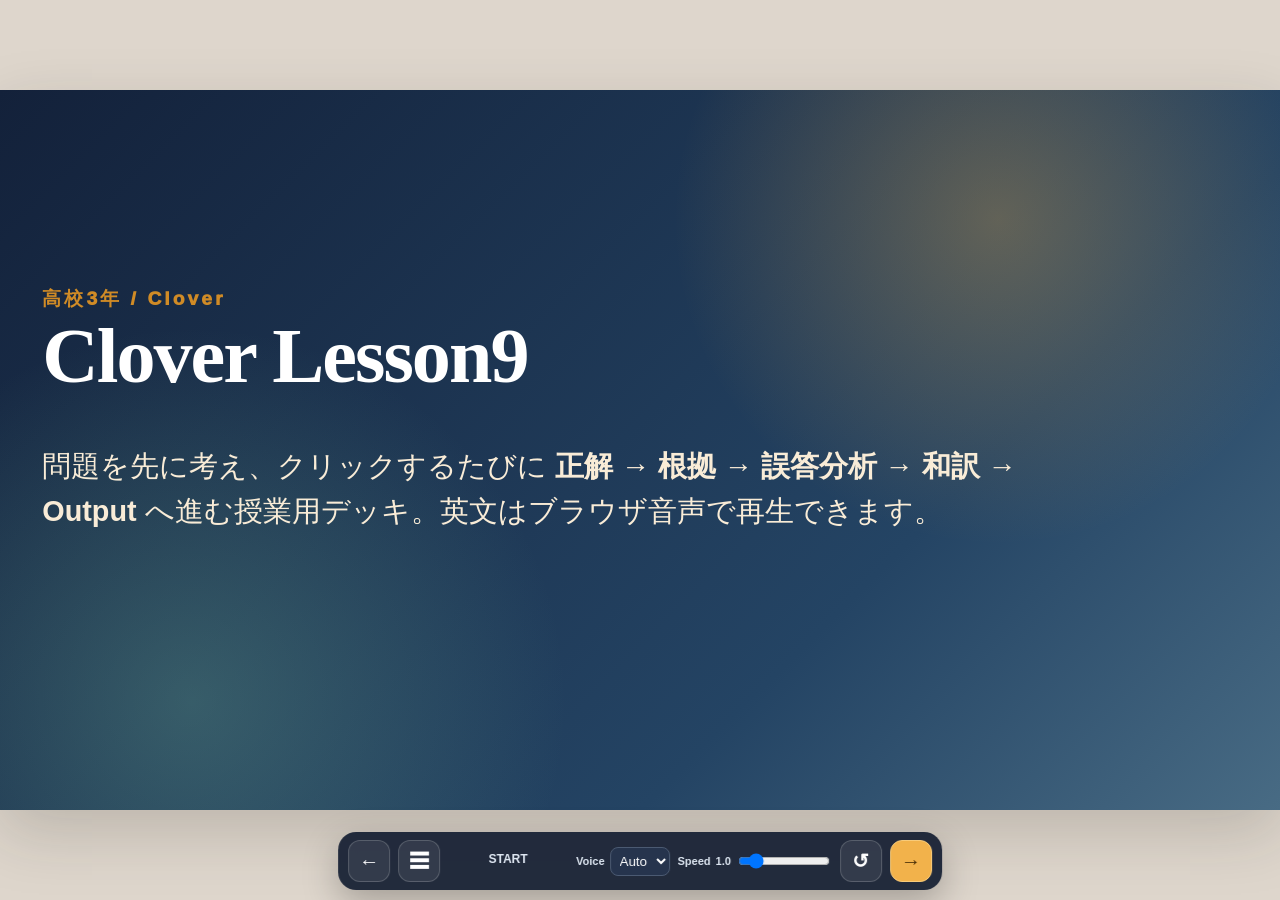
==== index.html @ 5fbec02e "Deploy Clover Lesson9 interactive app" ====
<!doctype html>
<html lang="ja">
<head>
<meta charset="utf-8">
<meta name="viewport" content="width=device-width,initial-scale=1,viewport-fit=cover">
<meta name="theme-color" content="#172033">
<title>Clover Lesson9</title>
<style>

:root{--ink:#172033;--navy:#15223a;--paper:#fffdf8;--cream:#f4eee5;--line:#dfd5c7;--muted:#687489;--gold:#f2b24b;--green:#2e7d57;--red:#b94b42;--blue:#377ca8;--violet:#6b5aa7;--shadow:0 22px 60px rgba(34,31,26,.18)}
*{box-sizing:border-box}html,body{margin:0;min-height:100%;background:#ded6cc;color:var(--ink);font-family:-apple-system,BlinkMacSystemFont,"Segoe UI","Noto Sans JP",sans-serif}body{display:grid;place-items:center;padding:0}.app{width:100vw;min-height:100vh;display:grid;place-items:center;outline:none}.stage{position:relative;width:min(100vw,calc(100vh * 16 / 9));aspect-ratio:16/9;overflow:hidden;background:radial-gradient(circle at 90% 12%,rgba(242,178,75,.18),transparent 25%),radial-gradient(circle at 8% 86%,rgba(83,155,199,.16),transparent 28%),linear-gradient(135deg,#fffdf8,#f5eee4);box-shadow:var(--shadow);padding:clamp(22px,3.3vw,54px);padding-bottom:clamp(74px,7.3vw,104px)}
.stage.clickable{cursor:pointer}.topline{display:flex;align-items:center;gap:14px;margin-bottom:12px}.qno{font-weight:900;letter-spacing:.06em;color:#a45d17;background:#fff4dc;border:1px solid #efd5a2;border-radius:999px;padding:7px 13px;font-size:clamp(13px,1.4vw,18px)}.section{color:var(--muted);font-weight:800;font-size:clamp(13px,1.4vw,18px)}h1{margin:0 0 16px;font-family:Georgia,"Yu Mincho",serif;color:var(--navy);font-size:clamp(29px,3.2vw,47px);line-height:1.12;letter-spacing:-.025em}.question-card{background:var(--navy);color:#fff;border-radius:22px;padding:clamp(15px,2vw,25px) clamp(18px,2.4vw,31px);box-shadow:0 18px 42px rgba(21,34,58,.16);position:relative}.question{font-size:clamp(20px,2.15vw,31px);line-height:1.36;font-weight:850;margin:0;padding-right:68px}.choice-grid{display:flex;flex-wrap:wrap;gap:8px 10px;margin-top:13px}.choice{font-size:clamp(14px,1.45vw,20px);font-weight:800;border:1px solid rgba(255,255,255,.25);background:rgba(255,255,255,.09);border-radius:999px;padding:7px 12px}.choice.correct-choice{background:rgba(72,177,116,.28);border-color:#9ae0b4}.audio-btn{border:1px solid rgba(255,255,255,.3);background:rgba(255,255,255,.12);color:#fff;border-radius:999px;min-width:46px;height:46px;font-weight:900;cursor:pointer}.question-card .audio-btn{position:absolute;right:18px;top:18px}.content{margin-top:16px;min-height:0}.stage-panel{background:rgba(255,255,255,.91);border:1px solid var(--line);border-radius:22px;padding:clamp(15px,1.8vw,24px);box-shadow:0 13px 35px rgba(72,53,29,.07)}.panel-label{display:inline-flex;align-items:center;gap:8px;font-weight:950;font-size:clamp(14px,1.4vw,18px);letter-spacing:.03em;margin-bottom:10px}.panel-label.answer{color:#9a5c00}.panel-label.reason{color:var(--green)}.panel-label.wrong{color:var(--red)}.panel-label.translation{color:var(--blue)}.panel-label.output{color:var(--violet)}.answer-main{font-size:clamp(24px,2.7vw,40px);font-weight:950;color:var(--navy);line-height:1.25;margin:2px 0 8px}.completed{font-size:clamp(17px,1.8vw,25px);line-height:1.4;font-weight:800;color:#263752;background:#f5f8fb;border-left:6px solid var(--blue);border-radius:12px;padding:12px 16px;margin-top:10px}.bullets{margin:2px 0 0;padding-left:1.2em}.bullets li{font-size:clamp(16px,1.55vw,21px);line-height:1.48;margin:0 0 8px}.method{margin-top:12px;padding:11px 14px;border-radius:13px;background:#eef6ef;border:1px solid #cfe3d4;font-size:clamp(14px,1.35vw,18px);line-height:1.5;font-weight:750}.wrong-list{display:grid;gap:8px}.wrong-item{padding:10px 13px;background:#fff3f0;border:1px solid #eed0ca;border-radius:13px;font-size:clamp(14px,1.42vw,19px);line-height:1.4}.jp-translation{font-family:Georgia,"Yu Mincho",serif;font-size:clamp(23px,2.45vw,36px);line-height:1.55;font-weight:800;color:#24344b;margin:4px 0}.output-cue{font-family:Georgia,"Yu Mincho",serif;font-size:clamp(21px,2.2vw,32px);line-height:1.5;font-weight:800;background:#f5f1ff;border:1px solid #d9d0f1;border-radius:16px;padding:14px 18px}.output-actions{display:flex;gap:10px;flex-wrap:wrap;margin-top:12px}.action-btn{border:0;border-radius:999px;padding:11px 17px;background:var(--navy);color:#fff;font-weight:900;font-size:15px;cursor:pointer}.action-btn.secondary{background:#fff;color:var(--navy);border:1px solid #c9cdd4}.hidden-answer{margin-top:10px;padding:10px 14px;border-radius:12px;background:#fff;border:1px dashed #b5adc9;font-size:clamp(16px,1.55vw,21px);font-weight:800}.intro{display:grid;align-content:center;height:100%;max-width:1040px}.intro .eyebrow{font-size:clamp(15px,1.5vw,20px);font-weight:950;letter-spacing:.16em;color:#d08b26}.intro h1{font-size:clamp(48px,6.1vw,86px);color:#fff}.cover-stage{background:radial-gradient(circle at 78% 18%,rgba(242,178,75,.31),transparent 28%),radial-gradient(circle at 15% 85%,rgba(116,183,156,.30),transparent 30%),linear-gradient(135deg,#13213a,#244464 68%,#486b84);color:#fff}.intro p{font-size:clamp(20px,2.25vw,31px);line-height:1.55;color:#f9ecd7;max-width:980px}.guide-grid{display:grid;grid-template-columns:repeat(3,1fr);gap:14px;margin-top:20px}.guide-card{background:rgba(255,255,255,.91);border:1px solid var(--line);border-radius:18px;padding:18px}.guide-card b{display:block;font-size:clamp(18px,1.8vw,24px);color:var(--navy);margin-bottom:6px}.guide-card p{margin:0;font-size:clamp(14px,1.35vw,18px);line-height:1.45;color:#40506a}.stage-hint{position:absolute;right:28px;bottom:86px;color:#7d8796;font-size:12px;font-weight:800;opacity:.72}.toolbar{position:fixed;left:50%;bottom:max(10px,env(safe-area-inset-bottom));transform:translateX(-50%);z-index:20;display:flex;align-items:center;gap:8px;background:rgba(23,32,51,.94);color:#fff;padding:8px 10px;border-radius:18px;box-shadow:0 13px 36px rgba(0,0,0,.26);backdrop-filter:blur(10px);max-width:calc(100vw - 16px)}.icon-btn{border:1px solid rgba(255,255,255,.18);background:rgba(255,255,255,.08);color:#fff;border-radius:12px;min-width:42px;height:42px;font-size:20px;font-weight:900;cursor:pointer}.icon-btn.primary{background:var(--gold);color:#4b3109;border-color:#f8cb7a}.progress-wrap{min-width:120px}.counter{display:block;font-size:12px;font-weight:900;color:#dfe7f2;margin-bottom:4px;text-align:center}.step-dots{display:flex;justify-content:center;gap:5px}.step-dot{width:8px;height:8px;border-radius:50%;background:#58647a}.step-dot.on{background:#ffd169}.voice-controls{display:flex;align-items:center;gap:8px;font-size:11px;font-weight:800;color:#dce5f0}.voice-controls label{display:flex;align-items:center;gap:5px}.voice-controls select{background:#26344d;color:#fff;border:1px solid #4b5a72;border-radius:8px;padding:5px}.voice-controls input{width:92px}.drawer{position:fixed;inset:0;background:rgba(10,15,24,.5);z-index:50;display:grid;place-items:center;padding:20px}.drawer-card{width:min(900px,96vw);max-height:84vh;overflow:auto;background:#fffdf8;border-radius:22px;box-shadow:0 30px 80px rgba(0,0,0,.32)}.drawer-head{position:sticky;top:0;display:flex;justify-content:space-between;align-items:center;padding:14px 18px;background:#172033;color:#fff;z-index:2}.question-list{padding:14px;display:grid;grid-template-columns:repeat(4,1fr);gap:9px}.jump-btn{border:1px solid var(--line);background:#fff;border-radius:12px;padding:10px;text-align:left;font-weight:800;color:#26344b;cursor:pointer}.jump-btn small{display:block;color:#7a8495;margin-top:4px;font-weight:700}.toast{position:fixed;top:16px;left:50%;transform:translateX(-50%);z-index:80;background:#172033;color:#fff;border-radius:999px;padding:10px 16px;font-size:13px;font-weight:800;box-shadow:0 12px 30px rgba(0,0,0,.24)}
@media(max-width:900px){.voice-controls label:first-child{display:none}.question-list{grid-template-columns:repeat(2,1fr)}.guide-grid{grid-template-columns:1fr 1fr}.toolbar{gap:5px}.progress-wrap{min-width:92px}.voice-controls input{width:70px}}
@media(max-width:620px){.stage{width:100vw;min-height:100vh;aspect-ratio:auto;padding:18px 16px 92px;overflow:auto}.question{padding-right:54px}.guide-grid{grid-template-columns:1fr}.voice-controls{display:none}.toolbar{width:calc(100vw - 12px);justify-content:space-between}.stage-hint{display:none}.question-list{grid-template-columns:1fr 1fr}.app{display:block}.cover-stage{min-height:100vh}.intro{min-height:calc(100vh - 130px)}}
@media(prefers-reduced-motion:reduce){*{scroll-behavior:auto!important}}

.drawer[hidden]{display:none!important}
.toast[hidden]{display:none!important}

</style>
</head>
<body>
<div id="app" class="app" tabindex="0" aria-label="Clover Lesson9 授業用クリック型スライド">
  <main class="stage" id="stage" aria-live="polite"></main>
  <div class="toolbar" aria-label="スライド操作">
    <button class="icon-btn" id="prevBtn" type="button" aria-label="前の問題">←</button>
    <button class="icon-btn" id="menuBtn" type="button" aria-label="問題一覧">☰</button>
    <div class="progress-wrap" aria-label="進行状況">
      <span id="slideCounter" class="counter"></span>
      <div id="stepDots" class="step-dots"></div>
    </div>
    <div class="voice-controls">
      <label>Voice
        <select id="voiceMode" aria-label="英語音声">
          <option value="auto">Auto</option><option value="en-US">US</option><option value="en-GB">UK</option>
        </select>
      </label>
      <label>Speed <span id="rateValue">1.0</span>
        <input id="rate" type="range" min="0.7" max="3" step="0.1" value="1.0" aria-label="読み上げ速度">
      </label>
    </div>
    <button class="icon-btn" id="resetBtn" type="button" aria-label="この問題を最初に戻す">↺</button>
    <button class="icon-btn primary" id="nextBtn" type="button" aria-label="次の段階">→</button>
  </div>
  <div id="drawer" class="drawer" hidden>
    <div class="drawer-card" role="dialog" aria-modal="true" aria-label="問題一覧">
      <div class="drawer-head"><strong>Clover Lesson9 問題一覧</strong><button id="closeDrawer" type="button" class="icon-btn">×</button></div>
      <div id="questionList" class="question-list"></div>
    </div>
  </div>
  <div id="toast" class="toast" hidden></div>
</div>
<script>
window.LESSON9_DATA = [
  {
    "key": "1-(1)",
    "section": 1,
    "sectionName": "文法・語法",
    "title": "Question 1-(1)",
    "focus": "help + O + 原形",
    "question": "Special features help camels (　　) in the desert.",
    "choices": [
      "①survival",
      "②survived",
      "③survive",
      "④survivor"
    ],
    "answer": "survive",
    "completed": "Special features help camels survive in the desert.",
    "correct": [
      "help + O + 原形不定詞で「Oが〜するのを助ける」。camels の後ろには動詞の原形 survive が必要。",
      "意味は「特殊な特徴が、ラクダが砂漠で生き延びるのを助ける」。"
    ],
    "wrong": [
      "① survival は名詞「生存」。help camels survival とは言えない。",
      "② survived は過去形・過去分詞。help + O の後ろに過去形は置けない。",
      "④ survivor は名詞「生存者」。ラクダ自身を表す名詞で、動作を表せない。"
    ],
    "reuse": [
      "help + O + 原形 / help O to do の両方を押さえる。"
    ],
    "translation": "特殊な身体的特徴は、ラクダが砂漠で生き延びるのに役立つ。",
    "method": "① 空所の直前・直後を見て必要な品詞・形を決める。② この問題の核となる構文を当てはめる。③ 最後に文全体の意味が自然か確認する。",
    "questionAudio": "Special features help camels  blank  in the desert.",
    "answerAudio": "Special features help camels survive in the desert."
  },
  {
    "key": "1-(2)",
    "section": 1,
    "sectionName": "文法・語法",
    "title": "Question 1-(2)",
    "focus": "seem to have p.p.",
    "question": "The traffic accident (　　) to have been the result of bad road repairs.",
    "choices": [
      "①caused",
      "②occurred",
      "③seems",
      "④suggests"
    ],
    "answer": "seems",
    "completed": "The traffic accident seems to have been the result of bad road repairs.",
    "correct": [
      "seem to have been で「〜だったようだ」。to have been は述語動詞ではなく seem に続く形。",
      "主語 The traffic accident に対する述語動詞が必要なので seems が入る。"
    ],
    "wrong": [
      "① caused は他動詞で目的語が必要。「事故が〜を引き起こした」なら caused something。",
      "② occurred は自動詞「起こった」だが、occurred to have been という構文は不可。",
      "④ suggests は他動詞で that節や名詞を目的語に取る。suggests to have been は不可。"
    ],
    "reuse": [
      "seem / appear + to have p.p. = 過去に〜だったようだ。"
    ],
    "translation": "その交通事故は、ずさんな道路補修の結果だったようだ。",
    "method": "① 空所の直前・直後を見て必要な品詞・形を決める。② この問題の核となる構文を当てはめる。③ 最後に文全体の意味が自然か確認する。",
    "questionAudio": "The traffic accident  blank  to have been the result of bad road repairs.",
    "answerAudio": "The traffic accident seems to have been the result of bad road repairs."
  },
  {
    "key": "1-(3)",
    "section": 1,
    "sectionName": "文法・語法",
    "title": "Question 1-(3)",
    "focus": "How + 形容詞 + of 人",
    "question": "(　　) of me to make such a simple mistake!",
    "choices": [
      "①What stupid",
      "②What a stupid",
      "③How stupid",
      "④How a stupid"
    ],
    "answer": "How stupid",
    "completed": "How stupid of me to make such a simple mistake!",
    "correct": [
      "stupid は形容詞。形容詞を直接感嘆するなら How + 形容詞。",
      "It was stupid of me to make ... を感嘆文にした形。"
    ],
    "wrong": [
      "① What の後ろには基本的に名詞を含む語句が必要。stupid だけでは不可。",
      "② What a stupid の後ろに名詞がない。What a stupid mistake! なら可。",
      "④ How の後ろに a は置かない。How stupid a mistake! のような特殊形なら名詞まで必要。"
    ],
    "reuse": [
      "How + 形容詞 / What + (a) + 形容詞 + 名詞 を対比。"
    ],
    "translation": "こんな単純な間違いをするなんて、私はなんて愚かなんだろう。",
    "method": "① 空所の直前・直後を見て必要な品詞・形を決める。② この問題の核となる構文を当てはめる。③ 最後に文全体の意味が自然か確認する。",
    "questionAudio": " blank  of me to make such a simple mistake!",
    "answerAudio": "How stupid of me to make such a simple mistake!"
  },
  {
    "key": "1-(4)",
    "section": 1,
    "sectionName": "文法・語法",
    "title": "Question 1-(4)",
    "focus": "would = 過去の習慣",
    "question": "Whenever my parents went out in the evening, I (　　) the job of taking care of my younger brother.",
    "choices": [
      "①had better get",
      "②must have gotten",
      "③might get",
      "④should get",
      "⑤would get"
    ],
    "answer": "would get",
    "completed": "Whenever my parents went out in the evening, I would get the job of taking care of my younger brother.",
    "correct": [
      "Whenever ... went out「〜するたびに」と過去の反復場面。would + 動詞原形で「よく〜したものだった」。",
      "get the job は「その役目を引き受ける／任される」。"
    ],
    "wrong": [
      "① had better は「〜したほうがよい」という助言で、過去の反復には合わない。",
      "② must have gotten は「〜したに違いない」という過去推量で、習慣ではない。",
      "③ might get は「〜するかもしれない」で不確実な可能性。Whenever と相性が悪い。",
      "④ should get は「〜すべき」で義務・助言。過去の習慣を表せない。"
    ],
    "reuse": [
      "used to は「以前は〜した」。would は過去の反復行為に強い。"
    ],
    "translation": "両親が夕方外出するときはいつも、私は弟の世話をする役目を任されたものだった。",
    "method": "① 空所の直前・直後を見て必要な品詞・形を決める。② この問題の核となる構文を当てはめる。③ 最後に文全体の意味が自然か確認する。",
    "questionAudio": "Whenever my parents went out in the evening, I  blank  the job of taking care of my younger brother.",
    "answerAudio": "Whenever my parents went out in the evening, I would get the job of taking care of my younger brother."
  },
  {
    "key": "1-(5)",
    "section": 1,
    "sectionName": "文法・語法",
    "title": "Question 1-(5)",
    "focus": "none of = 全体否定",
    "question": "These books are all Tom’s. (　　) of them belong to me.",
    "choices": [
      "①All",
      "②Some",
      "③None",
      "④Few"
    ],
    "answer": "None",
    "completed": "These books are all Tom’s. None of them belong to me.",
    "correct": [
      "前文で「本はすべてTomのもの」とあるので、後文は「私のものは1つもない」。",
      "None of them = それらのどれも〜ない。belong to me は「私のものである」。"
    ],
    "wrong": [
      "① All だと「全部私のもの」で前文と矛盾。",
      "② Some だと「いくつかは私のもの」で前文と矛盾。",
      "④ Few は「ほとんどない」だが、ゼロとは限らない。all Tom’s なら none が最も正確。"
    ],
    "reuse": [
      "none = not any。few は少数存在する可能性を残す。"
    ],
    "translation": "これらの本は全部トムのものだ。私のものは1冊もない。",
    "method": "① 空所の直前・直後を見て必要な品詞・形を決める。② この問題の核となる構文を当てはめる。③ 最後に文全体の意味が自然か確認する。",
    "questionAudio": "These books are all Tom’s.  blank  of them belong to me.",
    "answerAudio": "These books are all Tom’s. None of them belong to me."
  },
  {
    "key": "1-(6)",
    "section": 1,
    "sectionName": "文法・語法",
    "title": "Question 1-(6)",
    "focus": "if any",
    "question": "He had little, if (　　), interest in international politics.",
    "choices": [
      "①any",
      "②much",
      "③none",
      "④some"
    ],
    "answer": "any",
    "completed": "He had little, if any, interest in international politics.",
    "correct": [
      "if any は「たとえあるとしても」。little, if any, interest = 興味はあるとしてもほとんどない。",
      "挿入句として丸ごと覚える。"
    ],
    "wrong": [
      "② if much とは言わない。much は肯定的な量で、little と衝突する。",
      "③ if none は構文として不自然。none なら「全くない」で little と重複。",
      "④ if some は「いくらかあるなら」になり、little, if any の定型から外れる。"
    ],
    "reuse": [
      "little, if any / few, if any は頻出。"
    ],
    "translation": "彼は国際政治に、あったとしてもほとんど関心がなかった。",
    "method": "① 空所の直前・直後を見て必要な品詞・形を決める。② この問題の核となる構文を当てはめる。③ 最後に文全体の意味が自然か確認する。",
    "questionAudio": "He had little, if  blank , interest in international politics.",
    "answerAudio": "He had little, if any, interest in international politics."
  },
  {
    "key": "1-(7)",
    "section": 1,
    "sectionName": "文法・語法",
    "title": "Question 1-(7)",
    "focus": "That is why",
    "question": "That was (　　) my mother didn’t think much of him.",
    "choices": [
      "①which",
      "②how",
      "③what",
      "④why"
    ],
    "answer": "why",
    "completed": "That was why my mother didn’t think much of him.",
    "correct": [
      "That is why S V = そういうわけでSはVする。理由から結果へつなぐ表現。",
      "didn’t think much of him = 彼をあまりよく思っていなかった。"
    ],
    "wrong": [
      "① which は先行詞を受ける関係代名詞だが、That was which ... とはならない。",
      "② how は「どのように」で方法。理由を表せない。",
      "③ what は「何／〜すること」。That was what ... なら後ろに目的語の欠けが必要だが、文は完全文。"
    ],
    "reuse": [
      "That is because S V は「それはSがVだから」。why と because の方向に注意。"
    ],
    "translation": "それが、母が彼をあまりよく思っていなかった理由だった。",
    "method": "① 空所の直前・直後を見て必要な品詞・形を決める。② この問題の核となる構文を当てはめる。③ 最後に文全体の意味が自然か確認する。",
    "questionAudio": "That was  blank  my mother didn’t think much of him.",
    "answerAudio": "That was why my mother didn’t think much of him."
  },
  {
    "key": "1-(8)",
    "section": 1,
    "sectionName": "文法・語法",
    "title": "Question 1-(8)",
    "focus": "another + 数量",
    "question": "I spent 30 minutes trying to finish my assignment, and I need (　　) 30 minutes to finish it.",
    "choices": [
      "①other",
      "②more",
      "③most",
      "④another"
    ],
    "answer": "another",
    "completed": "I spent 30 minutes trying to finish my assignment, and I need another 30 minutes to finish it.",
    "correct": [
      "another + 数量で「さらに〜、もう〜」。another 30 minutes = もう30分。",
      "30 minutes はまとまりとして単数的に扱われる数量表現。"
    ],
    "wrong": [
      "① other は other 30 minutes とは言わない。other + 複数名詞なら「ほかの」。",
      "② more は 30 more minutes なら可だが、more 30 minutes は語順が違う。",
      "③ most は「最も多くの／大部分の」で意味不適。"
    ],
    "reuse": [
      "another two days / another ten dollars も同じ。"
    ],
    "translation": "課題を終わらせようと30分費やしたが、終えるにはさらに30分必要だ。",
    "method": "① 空所の直前・直後を見て必要な品詞・形を決める。② この問題の核となる構文を当てはめる。③ 最後に文全体の意味が自然か確認する。",
    "questionAudio": "I spent 30 minutes trying to finish my assignment, and I need  blank  30 minutes to finish it.",
    "answerAudio": "I spent 30 minutes trying to finish my assignment, and I need another 30 minutes to finish it."
  },
  {
    "key": "1-(9)",
    "section": 1,
    "sectionName": "文法・語法",
    "title": "Question 1-(9)",
    "focus": "助動詞 need",
    "question": "Why (　　) go through the same process?",
    "choices": [
      "①need he",
      "②needs he",
      "③need he to",
      "④does he need"
    ],
    "answer": "need he",
    "completed": "Why need he go through the same process?",
    "correct": [
      "need は疑問文・否定文で助動詞として使える。助動詞なら Why need he go ...? の語順で、後ろは動詞原形。",
      "意味は「なぜ彼は同じ手順を踏む必要があるのか」。"
    ],
    "wrong": [
      "② needs he は一般動詞の三単現と疑問文語順が混ざっている。",
      "③ 助動詞 need の後ろに to は不要。need he to go は不可。",
      "④ does he need だけでは後ろに to go が必要。does he need to go なら可。"
    ],
    "reuse": [
      "助動詞 need + 原形 / 一般動詞 need to do を区別。"
    ],
    "translation": "なぜ彼は同じ手続きを踏む必要があるのか。",
    "method": "① 空所の直前・直後を見て必要な品詞・形を決める。② この問題の核となる構文を当てはめる。③ 最後に文全体の意味が自然か確認する。",
    "questionAudio": "Why  blank  go through the same process?",
    "answerAudio": "Why need he go through the same process?"
  },
  {
    "key": "1-(10)",
    "section": 1,
    "sectionName": "文法・語法",
    "title": "Question 1-(10)",
    "focus": "所有格 whose",
    "question": "It’s interesting to meet people (　　) culture differs from our own.",
    "choices": [
      "①who",
      "②whose",
      "③whom",
      "④which"
    ],
    "answer": "whose",
    "completed": "It’s interesting to meet people whose culture differs from our own.",
    "correct": [
      "people と culture の関係は people’s culture「人々の文化」。所有関係なので whose。",
      "differs の主語は culture。空所は culture を修飾する所有格が必要。"
    ],
    "wrong": [
      "① who は主格で人を受けるが、直後に名詞 culture があるため不可。",
      "③ whom は目的格。後ろの文で目的語が欠けていない。",
      "④ which は物を受ける主格・目的格。人の所有格には使えない。"
    ],
    "reuse": [
      "whose + 名詞 + V の形を見たら所有格と判断。"
    ],
    "translation": "自分たちの文化とは異なる文化を持つ人々に会うのは興味深い。",
    "method": "① 空所の直前・直後を見て必要な品詞・形を決める。② この問題の核となる構文を当てはめる。③ 最後に文全体の意味が自然か確認する。",
    "questionAudio": "It’s interesting to meet people  blank  culture differs from our own.",
    "answerAudio": "It’s interesting to meet people whose culture differs from our own."
  },
  {
    "key": "1-(11)",
    "section": 1,
    "sectionName": "文法・語法",
    "title": "Question 1-(11)",
    "focus": "命令文相当, or",
    "question": "You’d better take a taxi, (　　) you’ll be late.",
    "choices": [
      "①and",
      "②as to",
      "③or",
      "④so that"
    ],
    "answer": "or",
    "completed": "You’d better take a taxi, or you’ll be late.",
    "correct": [
      "had better は命令・忠告に近い表現。「タクシーに乗ったほうがよい、さもないと遅れる」。",
      "命令文, or ... = 〜しなさい、さもないと…。"
    ],
    "wrong": [
      "① and なら「そうすれば」の結果になり、遅れるという悪い結果と合わない。",
      "② as to は「〜に関して」で接続詞としてここに置けない。",
      "④ so that は「〜するために／その結果」で、前後の警告関係を作れない。"
    ],
    "reuse": [
      "命令文, and = そうすれば / 命令文, or = さもないと。"
    ],
    "translation": "タクシーに乗ったほうがいい。さもないと遅刻するよ。",
    "method": "① 空所の直前・直後を見て必要な品詞・形を決める。② この問題の核となる構文を当てはめる。③ 最後に文全体の意味が自然か確認する。",
    "questionAudio": "You’d better take a taxi,  blank  you’ll be late.",
    "answerAudio": "You’d better take a taxi, or you’ll be late."
  },
  {
    "key": "1-(12)",
    "section": 1,
    "sectionName": "文法・語法",
    "title": "Question 1-(12)",
    "focus": "so + 形容詞 + a + 名詞",
    "question": "It was (　　) lecture that the auditorium was full.",
    "choices": [
      "①a so good",
      "②such good a",
      "③so good a",
      "④such good"
    ],
    "answer": "so good a",
    "completed": "It was so good a lecture that the auditorium was full.",
    "correct": [
      "so + 形容詞 + a/an + 単数名詞 + that ... の語順。",
      "= such a good lecture that ... と言い換え可能。"
    ],
    "wrong": [
      "① a so good lecture は語順不可。冠詞は so good の後ろ。",
      "② such good a lecture は such の語順不可。such a good lecture が正しい。",
      "④ such good lecture は単数可算名詞 lecture に冠詞 a が必要。"
    ],
    "reuse": [
      "so good a lecture / such a good lecture をセットで覚える。"
    ],
    "translation": "とてもよい講演だったので、講堂は満員だった。",
    "method": "① 空所の直前・直後を見て必要な品詞・形を決める。② この問題の核となる構文を当てはめる。③ 最後に文全体の意味が自然か確認する。",
    "questionAudio": "It was  blank  lecture that the auditorium was full.",
    "answerAudio": "It was so good a lecture that the auditorium was full."
  },
  {
    "key": "1-(13)",
    "section": 1,
    "sectionName": "文法・語法",
    "title": "Question 1-(13)",
    "focus": "far beyond",
    "question": "This price is far (　　) the reach of most consumers.",
    "choices": [
      "①away",
      "②beyond",
      "③out",
      "④over"
    ],
    "answer": "beyond",
    "completed": "This price is far beyond the reach of most consumers.",
    "correct": [
      "beyond the reach of ... = 〜の手の届かないところにある。far beyond で「はるかに超えて」。",
      "価格が消費者の購買可能範囲を超えている、という意味。"
    ],
    "wrong": [
      "① far away the reach とは言えない。away from なら距離だが意味も構文も違う。",
      "③ out は out of reach なら可。ただし out the reach は不可。",
      "④ over the reach という定型はない。over は物理的に上や超過に使うがここでは不自然。"
    ],
    "reuse": [
      "beyond one’s reach / beyond one’s understanding。"
    ],
    "translation": "この価格は、ほとんどの消費者には到底手が届かない。",
    "method": "① 空所の直前・直後を見て必要な品詞・形を決める。② この問題の核となる構文を当てはめる。③ 最後に文全体の意味が自然か確認する。",
    "questionAudio": "This price is far  blank  the reach of most consumers.",
    "answerAudio": "This price is far beyond the reach of most consumers."
  },
  {
    "key": "1-(14)",
    "section": 1,
    "sectionName": "文法・語法",
    "title": "Question 1-(14)",
    "focus": "no less than",
    "question": "There was an audience of (　　) four thousand at the concert yesterday.",
    "choices": [
      "①no less than",
      "②any less than",
      "③still more",
      "④quite a few"
    ],
    "answer": "no less than",
    "completed": "There was an audience of no less than four thousand at the concert yesterday.",
    "correct": [
      "no less than + 数量 = 〜もの多くの。4,000人という多さへの驚きを表す。",
      "= as many as four thousand。"
    ],
    "wrong": [
      "② any less than は比較・否定文で使う語句で、ここでは不可。",
      "③ still more は「さらに多くの／ましてや」で、直後に数詞を置くこの形には合わない。",
      "④ quite a few は「かなり多くの」だが、直後に four thousand という正確な数は置けない。"
    ],
    "reuse": [
      "no more than = 〜しか / no less than = 〜も。"
    ],
    "translation": "昨日のコンサートには4,000人もの観客がいた。",
    "method": "① 空所の直前・直後を見て必要な品詞・形を決める。② この問題の核となる構文を当てはめる。③ 最後に文全体の意味が自然か確認する。",
    "questionAudio": "There was an audience of  blank  four thousand at the concert yesterday.",
    "answerAudio": "There was an audience of no less than four thousand at the concert yesterday."
  },
  {
    "key": "1-(15)",
    "section": 1,
    "sectionName": "文法・語法",
    "title": "Question 1-(15)",
    "focus": "as = 〜するにつれて",
    "question": "My father has become more easily moved to tears (　　) he has gotten older.",
    "choices": [
      "①as",
      "②if",
      "③when",
      "④while"
    ],
    "answer": "as",
    "completed": "My father has become more easily moved to tears as he has gotten older.",
    "correct": [
      "as S V は「SがVするにつれて」。年をとるにつれて涙もろくなる、という比例的変化。",
      "has become と has gotten older の変化が並行している。"
    ],
    "wrong": [
      "② if は条件「もし〜なら」で不自然。年をとることは仮定ではない。",
      "③ when は「〜するとき」で一時点の印象が強く、変化の比例を出しにくい。",
      "④ while は「〜している間／一方で」。同時進行や対比で、比例変化ではない。"
    ],
    "reuse": [
      "as = 理由・時・比例。ここでは比例「〜につれて」。"
    ],
    "translation": "父は年を取るにつれて、以前より涙もろくなった。",
    "method": "① 空所の直前・直後を見て必要な品詞・形を決める。② この問題の核となる構文を当てはめる。③ 最後に文全体の意味が自然か確認する。",
    "questionAudio": "My father has become more easily moved to tears  blank  he has gotten older.",
    "answerAudio": "My father has become more easily moved to tears as he has gotten older."
  },
  {
    "key": "2-(1)",
    "section": 2,
    "sectionName": "語句・熟語",
    "title": "Question 2-(1)",
    "focus": "stand up for",
    "question": "I stood up for him during the discussion.",
    "choices": [
      "①put up with",
      "②resisted",
      "③got offended by",
      "④supported"
    ],
    "answer": "supported",
    "completed": "I stood up for him during the discussion.",
    "correct": [
      "stand up for は「〜を支持する・擁護する」。議論中に彼の味方をしたという意味。"
    ],
    "wrong": [
      "① put up with は「我慢する」。人を支持する意味ではない。",
      "② resisted は「抵抗した」。むしろ反対方向。",
      "③ got offended by は「腹を立てた」。感情反応であって支援ではない。"
    ],
    "reuse": [
      "stand up for a friend / stand up for one’s rights。"
    ],
    "translation": "議論の間、私は彼を支持した（擁護した）。",
    "method": "① 下線語句をまず日本語に置き換える。② 選択肢を「近い感じ」ではなく文脈上の同義で比較する。③ 反対語・別場面の語を切る。",
    "questionAudio": "I stood up for him during the discussion.",
    "answerAudio": "I stood up for him during the discussion."
  },
  {
    "key": "2-(2)",
    "section": 2,
    "sectionName": "語句・熟語",
    "title": "Question 2-(2)",
    "focus": "run into",
    "question": "He ran into Kate in the corridor a few minutes ago.",
    "choices": [
      "①unexpectedly met",
      "②started arguing with",
      "③was eager to see",
      "④went away with"
    ],
    "answer": "unexpectedly met",
    "completed": "He ran into Kate in the corridor a few minutes ago.",
    "correct": [
      "run into は「偶然会う」。廊下で数分前にケイトにばったり会った。"
    ],
    "wrong": [
      "② started arguing with は「口論を始めた」。run into だけでは争いの意味はない。",
      "③ was eager to see は「会いたがっていた」。偶然性が消える。",
      "④ went away with は「一緒に去った」。会った後の行動であり意味が違う。"
    ],
    "reuse": [
      "run into = come across = meet by chance。"
    ],
    "translation": "数分前、廊下でケイトにばったり会った。",
    "method": "① 下線語句をまず日本語に置き換える。② 選択肢を「近い感じ」ではなく文脈上の同義で比較する。③ 反対語・別場面の語を切る。",
    "questionAudio": "He ran into Kate in the corridor a few minutes ago.",
    "answerAudio": "He ran into Kate in the corridor a few minutes ago."
  },
  {
    "key": "2-(3)",
    "section": 2,
    "sectionName": "語句・熟語",
    "title": "Question 2-(3)",
    "focus": "call off",
    "question": "They decided to call off the outdoor concert because of the approaching typhoon.",
    "choices": [
      "①join",
      "②cancel",
      "③postpone",
      "④expect"
    ],
    "answer": "cancel",
    "completed": "They decided to call off the outdoor concert because of the approaching typhoon.",
    "correct": [
      "call off は「中止する」。台風接近が理由なので、野外コンサートを取りやめた。"
    ],
    "wrong": [
      "① join は「参加する」。主語 they がコンサートに参加する文ではない。",
      "③ postpone は「延期する」。中止とは違い、別日に行う含みがある。",
      "④ expect は「予期する」。decide to expect も意味不自然。"
    ],
    "reuse": [
      "call off a meeting / call off a game。"
    ],
    "translation": "接近する台風のため、彼らは野外コンサートを中止することにした。",
    "method": "① 下線語句をまず日本語に置き換える。② 選択肢を「近い感じ」ではなく文脈上の同義で比較する。③ 反対語・別場面の語を切る。",
    "questionAudio": "They decided to call off the outdoor concert because of the approaching typhoon.",
    "answerAudio": "They decided to call off the outdoor concert because of the approaching typhoon."
  },
  {
    "key": "2-(4)",
    "section": 2,
    "sectionName": "語句・熟語",
    "title": "Question 2-(4)",
    "focus": "make believe",
    "question": "Sara made believe that she knew everything.",
    "choices": [
      "①pretended",
      "②demanded",
      "③insisted",
      "④found"
    ],
    "answer": "pretended",
    "completed": "Sara made believe that she knew everything.",
    "correct": [
      "make believe は「〜のふりをする」。実際には知らないのに知っているように振る舞った。"
    ],
    "wrong": [
      "② demanded は「要求した」。that節の内容を要求する意味ではない。",
      "③ insisted は「主張した」。強く言うだけで、ふりをする意味ではない。",
      "④ found は「わかった／見つけた」。虚偽の演技ではない。"
    ],
    "reuse": [
      "pretend that S V / pretend to do。"
    ],
    "translation": "サラは何でも知っているふりをした。",
    "method": "① 下線語句をまず日本語に置き換える。② 選択肢を「近い感じ」ではなく文脈上の同義で比較する。③ 反対語・別場面の語を切る。",
    "questionAudio": "Sara made believe that she knew everything.",
    "answerAudio": "Sara made believe that she knew everything."
  },
  {
    "key": "2-(5)",
    "section": 2,
    "sectionName": "語句・熟語",
    "title": "Question 2-(5)",
    "focus": "come up with",
    "question": "Japanese airlines have come up with some special fares, but America is like heaven as far as cheap air travel is concerned.",
    "choices": [
      "①charged",
      "②taken",
      "③offered",
      "④reduced"
    ],
    "answer": "offered",
    "completed": "Japanese airlines have come up with some special fares, but America is like heaven as far as cheap air travel is concerned.",
    "correct": [
      "come up with は「考え出す・提案する・提供する」。特別運賃を打ち出した、という文脈。"
    ],
    "wrong": [
      "① charged は「請求した」。fare を請求するとは言えるが special fares を考案した意味にならない。",
      "② taken は「取った」。運賃を取る意味なら take fares ではなく charge fares。",
      "④ reduced は「減らした」。安くした可能性はあるが、come up with の直接の同義ではない。"
    ],
    "reuse": [
      "come up with an idea / a plan / a solution。"
    ],
    "translation": "日本の航空会社はいくつか特別運賃を打ち出しているが、安い空の旅に関してはアメリカは天国のようだ。",
    "method": "① 下線語句をまず日本語に置き換える。② 選択肢を「近い感じ」ではなく文脈上の同義で比較する。③ 反対語・別場面の語を切る。",
    "questionAudio": "Japanese airlines have come up with some special fares, but America is like heaven as far as cheap air travel is concerned.",
    "answerAudio": "Japanese airlines have come up with some special fares, but America is like heaven as far as cheap air travel is concerned."
  },
  {
    "key": "2-(6)",
    "section": 2,
    "sectionName": "語句・熟語",
    "title": "Question 2-(6)",
    "focus": "gradually",
    "question": "Gradually it becomes cooler, giving people a sense of the approach of autumn.",
    "choices": [
      "①All of a sudden",
      "②As a rule",
      "③Little by little",
      "④At least"
    ],
    "answer": "Little by little",
    "completed": "Gradually it becomes cooler, giving people a sense of the approach of autumn.",
    "correct": [
      "gradually は「徐々に」。秋が近づくにつれて少しずつ涼しくなる。"
    ],
    "wrong": [
      "① All of a sudden は「突然」。gradually の反対。",
      "② As a rule は「概して」。頻度・一般論で、変化の進み方ではない。",
      "④ At least は「少なくとも」。程度の下限を表し、徐々にではない。"
    ],
    "reuse": [
      "gradual = 段階的な。"
    ],
    "translation": "徐々に涼しくなり、人々に秋の訪れを感じさせる。",
    "method": "① 下線語句をまず日本語に置き換える。② 選択肢を「近い感じ」ではなく文脈上の同義で比較する。③ 反対語・別場面の語を切る。",
    "questionAudio": "Gradually it becomes cooler, giving people a sense of the approach of autumn.",
    "answerAudio": "Gradually it becomes cooler, giving people a sense of the approach of autumn."
  },
  {
    "key": "2-(7)",
    "section": 2,
    "sectionName": "語句・熟語",
    "title": "Question 2-(7)",
    "focus": "formerly",
    "question": "He was formerly the president of this company.",
    "choices": [
      "①previously",
      "②officially",
      "③ceremonially",
      "④occasionally"
    ],
    "answer": "previously",
    "completed": "He was formerly the president of this company.",
    "correct": [
      "formerly は「以前は」。過去の役職を表す。"
    ],
    "wrong": [
      "② officially は「公式に」。事実の公式性であって過去ではない。",
      "③ ceremonially は「儀礼的に」。式典・形式に関する副詞。",
      "④ occasionally は「時々」。頻度であり、以前の意味ではない。"
    ],
    "reuse": [
      "formerly = previously / used to be。"
    ],
    "translation": "彼は以前、この会社の社長だった。",
    "method": "① 下線語句をまず日本語に置き換える。② 選択肢を「近い感じ」ではなく文脈上の同義で比較する。③ 反対語・別場面の語を切る。",
    "questionAudio": "He was formerly the president of this company.",
    "answerAudio": "He was formerly the president of this company."
  },
  {
    "key": "3-(1)",
    "section": 3,
    "sectionName": "同意文完成",
    "title": "Question 3-(1)",
    "focus": "have been married for",
    "question": "They married three years ago. → They have ( b____ ) married ( f____ ) three years.",
    "choices": [],
    "answer": "been, for",
    "completed": "They have been married for three years.",
    "correct": [
      "marry は動作「結婚する」。be married は状態「結婚している」。",
      "three years という期間があるので、現在完了の継続 have been married for three years。"
    ],
    "wrong": [
      "have married for three years は不可。marry は瞬間的な動作なので、期間 for とそのまま結びにくい。",
      "since three years も不可。since は起点、for は期間。"
    ],
    "reuse": [
      "現在完了 + for + 期間 / since + 起点。"
    ],
    "translation": "彼らは3年前に結婚した。＝ 彼らは結婚して3年になる。",
    "method": "① 元文の意味と時制を保つ。② 空所前後から固定構文を復元する。③ 書き換え後も主語・時制・否定の意味が一致するか確認する。",
    "questionAudio": "They married three years ago.  .  They have ( b____ ) married ( f____ ) three years.",
    "answerAudio": "They have been married for three years."
  },
  {
    "key": "3-(2)",
    "section": 3,
    "sectionName": "同意文完成",
    "title": "Question 3-(2)",
    "focus": "ought to have p.p.",
    "question": "It is regrettable that you did not visit my friend in Sydney. → You ( o____ ) ( t____ ) have visited my friend in Sydney.",
    "choices": [],
    "answer": "ought, to",
    "completed": "You ought to have visited my friend in Sydney.",
    "correct": [
      "「訪ねなかったのは残念」=「訪ねるべきだったのに」。",
      "ought to have p.p. は「〜すべきだった」。実際にはしなかった含み。"
    ],
    "wrong": [
      "ought have は不可。ought は基本的に to を伴う。",
      "should visit だと現在・未来の助言で、過去の後悔を表せない。"
    ],
    "reuse": [
      "should have p.p. / ought to have p.p.。"
    ],
    "translation": "あなたがシドニーの私の友人を訪ねなかったのは残念だ。＝ 訪ねるべきだったのに。",
    "method": "① 元文の意味と時制を保つ。② 空所前後から固定構文を復元する。③ 書き換え後も主語・時制・否定の意味が一致するか確認する。",
    "questionAudio": "It is regrettable that you did not visit my friend in Sydney.  .  You ( o____ ) ( t____ ) have visited my friend in Sydney.",
    "answerAudio": "You ought to have visited my friend in Sydney."
  },
  {
    "key": "3-(3)",
    "section": 3,
    "sectionName": "同意文完成",
    "title": "Question 3-(3)",
    "focus": "only to do",
    "question": "She did her best, but she failed again. → She did her best ( o____ ) to fail again.",
    "choices": [],
    "answer": "only",
    "completed": "She did her best only to fail again.",
    "correct": [
      "only to do は「結局〜しただけだった／しかし結果は〜だった」。",
      "努力したが結果は再び失敗、という逆接の結果を表す。"
    ],
    "wrong": [
      "in order to fail だと「失敗するために努力した」になって不自然。",
      "so as to fail も目的の意味になり、本文の but と合わない。"
    ],
    "reuse": [
      "only to find / only to discover / only to fail。"
    ],
    "translation": "彼女は最善を尽くしたが、また失敗した。＝ 最善を尽くしたものの、結局また失敗した。",
    "method": "① 元文の意味と時制を保つ。② 空所前後から固定構文を復元する。③ 書き換え後も主語・時制・否定の意味が一致するか確認する。",
    "questionAudio": "She did her best, but she failed again.  .  She did her best ( o____ ) to fail again.",
    "answerAudio": "She did her best only to fail again."
  },
  {
    "key": "3-(4)",
    "section": 3,
    "sectionName": "同意文完成",
    "title": "Question 3-(4)",
    "focus": "Though",
    "question": "Young as he is, he understands what adults should do in such a case. → ( T____ ) he is young, he understands ...",
    "choices": [],
    "answer": "Though",
    "completed": "Though he is young, he understands what adults should do in such a case.",
    "correct": [
      "Young as he is は譲歩「若いけれども」。",
      "同じ意味を接続詞 Though he is young で表す。"
    ],
    "wrong": [
      "Because he is young なら理由で逆方向。",
      "If he is young なら条件で、事実としての譲歩にならない。"
    ],
    "reuse": [
      "形容詞 + as + S + V = Though S V ...。"
    ],
    "translation": "彼は若いけれど、そのような場合に大人が何をすべきか理解している。",
    "method": "① 元文の意味と時制を保つ。② 空所前後から固定構文を復元する。③ 書き換え後も主語・時制・否定の意味が一致するか確認する。",
    "questionAudio": "Young as he is, he understands what adults should do in such a case.  .  ( T____ ) he is young, he understands ...",
    "answerAudio": "Though he is young, he understands what adults should do in such a case."
  },
  {
    "key": "3-(5)",
    "section": 3,
    "sectionName": "同意文完成",
    "title": "Question 3-(5)",
    "focus": "keep O C",
    "question": "I had a headache, so I couldn’t sleep all night. → A headache ( k____ ) me ( a____ ) all night.",
    "choices": [],
    "answer": "kept, awake",
    "completed": "A headache kept me awake all night.",
    "correct": [
      "keep + O + C で「OをCの状態にしておく」。",
      "A headache kept me awake = 頭痛が私を起きたままにした。"
    ],
    "wrong": [
      "kept me wake は不可。wake は動詞で、補語には形容詞 awake が必要。",
      "made me awake も文法的にはあり得るが、空所と意味では kept が最適。"
    ],
    "reuse": [
      "keep the door open / keep me waiting / keep me awake。"
    ],
    "translation": "頭痛がしたので、一晩中眠れなかった。＝ 頭痛のせいで一晩中目が覚めていた。",
    "method": "① 元文の意味と時制を保つ。② 空所前後から固定構文を復元する。③ 書き換え後も主語・時制・否定の意味が一致するか確認する。",
    "questionAudio": "I had a headache, so I couldn’t sleep all night.  .  A headache ( k____ ) me ( a____ ) all night.",
    "answerAudio": "A headache kept me awake all night."
  },
  {
    "key": "4-(1)",
    "section": 4,
    "sectionName": "長文空所補充",
    "title": "Question 4-(1)",
    "focus": "without having to do",
    "question": "Happy couples have learned how to be together without (　1　) to do anything at all.",
    "choices": [
      "①have",
      "②having",
      "③has",
      "④had"
    ],
    "answer": "having",
    "completed": "Happy couples have learned how to be together without having to do anything at all.",
    "correct": [
      "without は前置詞なので、後ろは名詞・動名詞。having to do = しなければならないこと。",
      "without having to do anything = 何もしなければならないわけではなく。"
    ],
    "wrong": [
      "① have は動詞原形で、前置詞 without の目的語になれない。",
      "③ has は三単現で文型に合わない。",
      "④ had は過去形・過去分詞で、ここでは動名詞が必要。"
    ],
    "reuse": [
      "前置詞 + doing。"
    ],
    "translation": "幸せなカップルは、何かをしなければならないわけではなくても、一緒にいる方法を身につけている。",
    "method": "① 空所だけでなく前後の文脈を見る。② 品詞と語順を確定する。③ 段落の主題に合わない選択肢を意味で切る。",
    "questionAudio": "Happy couples have learned how to be together without  blank  to do anything at all.",
    "answerAudio": "Happy couples have learned how to be together without having to do anything at all."
  },
  {
    "key": "4-(2)",
    "section": 4,
    "sectionName": "長文空所補充",
    "title": "Question 4-(2)",
    "focus": "are not about",
    "question": "Good relationships (　2　) exciting activities.",
    "choices": [
      "①are not about",
      "②about not are",
      "③not are about",
      "④not about are"
    ],
    "answer": "are not about",
    "completed": "Good relationships are not about exciting activities.",
    "correct": [
      "be about は「本質は〜である」。否定は be動詞 + not。",
      "Good relationships are not about exciting activities = 良い関係の本質は刺激的な活動ではない。"
    ],
    "wrong": [
      "② about not are は語順が完全に不可。",
      "③ not are about は否定語の位置が不可。",
      "④ not about are も be動詞の位置が崩れている。"
    ],
    "reuse": [
      "主語 + be not about + 名詞。"
    ],
    "translation": "良い関係の本質は、刺激的な活動にあるのではない。",
    "method": "① 空所だけでなく前後の文脈を見る。② 品詞と語順を確定する。③ 段落の主題に合わない選択肢を意味で切る。",
    "questionAudio": "Good relationships  blank  exciting activities.",
    "answerAudio": "Good relationships are not about exciting activities."
  },
  {
    "key": "4-(3)",
    "section": 4,
    "sectionName": "長文空所補充",
    "title": "Question 4-(3)",
    "focus": "comfortable",
    "question": "Good relationships are about people being in the same room at the same time and being (　3　) without doing anything.",
    "choices": [
      "①comfort",
      "②comfortable",
      "③comforts",
      "④uncomfortable"
    ],
    "answer": "comfortable",
    "completed": "Good relationships are about people being in the same room at the same time and being comfortable without doing anything.",
    "correct": [
      "being の補語になる形容詞が必要。comfortable = 心地よい。",
      "without doing anything と相性がよく、何もしなくても心地よい関係を表す。"
    ],
    "wrong": [
      "① comfort は名詞・動詞で、ここでは補語形容詞にならない。",
      "③ comforts は名詞複数または三単現。being の補語として不可。",
      "④ uncomfortable は「居心地が悪い」で、文全体の主張と逆。"
    ],
    "reuse": [
      "be comfortable with each other。"
    ],
    "translation": "良い関係とは、同じ時に同じ部屋にいて、何もしなくても心地よくいられることだ。",
    "method": "① 空所だけでなく前後の文脈を見る。② 品詞と語順を確定する。③ 段落の主題に合わない選択肢を意味で切る。",
    "questionAudio": "Good relationships are about people being in the same room at the same time and being  blank  without doing anything.",
    "answerAudio": "Good relationships are about people being in the same room at the same time and being comfortable without doing anything."
  },
  {
    "key": "4-(4)",
    "section": 4,
    "sectionName": "長文空所補充",
    "title": "Question 4-(4)",
    "focus": "partner",
    "question": "Stop trying to entertain your (　4　).",
    "choices": [
      "①customer",
      "②partner",
      "③movies",
      "④activities"
    ],
    "answer": "partner",
    "completed": "Stop trying to entertain your partner.",
    "correct": [
      "本文全体は relationships / happy couples の話。entertain your partner = 相手を楽しませる。",
      "次文でも Let your partner ... と続く。"
    ],
    "wrong": [
      "① customer は商売の客。恋愛・人間関係の文脈から外れる。",
      "③ movies は entertain の目的語として不自然。映画を楽しませるとは言わない。",
      "④ activities は活動。直前で exciting activities ではないと言っているので文脈不一致。"
    ],
    "reuse": [
      "partner は配偶者・恋人・相手。"
    ],
    "translation": "パートナーを楽しませようとするのはやめなさい。",
    "method": "① 空所だけでなく前後の文脈を見る。② 品詞と語順を確定する。③ 段落の主題に合わない選択肢を意味で切る。",
    "questionAudio": "Stop trying to entertain your  blank .",
    "answerAudio": "Stop trying to entertain your partner."
  },
  {
    "key": "4-(5)",
    "section": 4,
    "sectionName": "長文空所補充",
    "title": "Question 4-(5)",
    "focus": "make O C",
    "question": "Stop trying to (　5　) your relationship fun and exciting.",
    "choices": [
      "①tell",
      "②achieve",
      "③make",
      "④learn"
    ],
    "answer": "make",
    "completed": "Stop trying to make your relationship fun and exciting.",
    "correct": [
      "make + O + C = OをCにする。your relationship がO、fun and exciting がC。",
      "「関係を楽しく刺激的にしようとするのをやめる」。"
    ],
    "wrong": [
      "① tell は tell O C の形ではこの意味にならない。tell your relationship も不自然。",
      "② achieve は「達成する」で、O C構文を取らない。",
      "④ learn は「学ぶ」。learn your relationship fun ... とは言えない。"
    ],
    "reuse": [
      "make me happy / make the room clean。"
    ],
    "translation": "関係を楽しく刺激的にしようとするのはやめなさい。",
    "method": "① 空所だけでなく前後の文脈を見る。② 品詞と語順を確定する。③ 段落の主題に合わない選択肢を意味で切る。",
    "questionAudio": "Stop trying to  blank  your relationship fun and exciting.",
    "answerAudio": "Stop trying to make your relationship fun and exciting."
  },
  {
    "key": "5-(1)",
    "section": 5,
    "sectionName": "整序英作文",
    "title": "Question 5-(1)",
    "focus": "what is needed / not only A but B",
    "question": "よい教師になるには，教える内容だけでなく，教え方も知っていることが必要だ。",
    "choices": [],
    "answer": "What is needed to become a good teacher is knowing not only what to teach but how to teach it.",
    "completed": "What is needed to become a good teacher is knowing not only what to teach but how to teach it.",
    "correct": [
      "主語は What is needed to become a good teacher「よい教師になるために必要なこと」。",
      "補語は knowing ...。not only what to teach but how to teach it を対で並べる。"
    ],
    "wrong": [
      "not only の後ろと but の後ろは同じ形にする。ここでは what to teach / how to teach it。",
      "is knowing は進行形ではなく、補語の動名詞。"
    ],
    "reuse": [
      "What is needed to become a good teacher is knowing not only what to teach but how to teach it."
    ],
    "translation": "よい教師になるには、教える内容だけでなく、教え方も知っていることが必要だ。",
    "method": "① 日本語を意味のかたまりに分ける。② 主語→述語→目的語・補語の骨格を先に作る。③ この問題の核となる熟語・構文を塊のまま置く。",
    "questionAudio": "",
    "answerAudio": "What is needed to become a good teacher is knowing not only what to teach but how to teach it."
  },
  {
    "key": "5-(2)",
    "section": 5,
    "sectionName": "整序英作文",
    "title": "Question 5-(2)",
    "focus": "let O be p.p.",
    "question": "公式発表があるまでは，どの記者にもその知らせを公開してはいけない。",
    "choices": [],
    "answer": "Don’t let the news be disclosed to any reporters before the official announcement.",
    "completed": "Don’t let the news be disclosed to any reporters before the official announcement.",
    "correct": [
      "Don’t let O do で「Oが〜することを許すな」。",
      "the news は disclose される側なので be disclosed。to any reporters で「どの記者にも」。"
    ],
    "wrong": [
      "let the news disclosed は不可。let の後ろは原形不定詞なので受動なら be disclosed。",
      "any は否定文の中で「どの〜にも」と働く。"
    ],
    "reuse": [
      "Don’t let the news be disclosed to any reporters before the official announcement."
    ],
    "translation": "公式発表があるまでは、どの記者にもその知らせを公開してはいけない。",
    "method": "① 日本語を意味のかたまりに分ける。② 主語→述語→目的語・補語の骨格を先に作る。③ この問題の核となる熟語・構文を塊のまま置く。",
    "questionAudio": "",
    "answerAudio": "Don’t let the news be disclosed to any reporters before the official announcement."
  },
  {
    "key": "5-(3)",
    "section": 5,
    "sectionName": "整序英作文",
    "title": "Question 5-(3)",
    "focus": "make yourself understood",
    "question": "ことばが通じないとどんなに不自由かは，自国語の通じない外国へ行ってみないとわからない。",
    "choices": [],
    "answer": "Before you go to a foreign country where your language is not spoken, you cannot realize how inconvenient it is to be unable to make yourself understood.",
    "completed": "Before you go to a foreign country where your language is not spoken, you cannot realize how inconvenient it is to be unable to make yourself understood.",
    "correct": [
      "how inconvenient it is to ... は「〜することがどれほど不便か」。it は形式主語。",
      "make yourself understood = 自分の言うことを理解してもらう。"
    ],
    "wrong": [
      "make yourself understand だと「自分自身を理解する」になり意味が違う。",
      "to be unable to ... を how inconvenient it is の真主語として後ろに置く。"
    ],
    "reuse": [
      "Before you go to a foreign country where your language is not spoken, you cannot realize how inconvenient it is to be unable to make yourself understood."
    ],
    "translation": "ことばが通じないとどんなに不自由かは、自国語の通じない外国へ行ってみないとわからない。",
    "method": "① 日本語を意味のかたまりに分ける。② 主語→述語→目的語・補語の骨格を先に作る。③ この問題の核となる熟語・構文を塊のまま置く。",
    "questionAudio": "",
    "answerAudio": "Before you go to a foreign country where your language is not spoken, you cannot realize how inconvenient it is to be unable to make yourself understood."
  },
  {
    "key": "5-(4)",
    "section": 5,
    "sectionName": "整序英作文",
    "title": "Question 5-(4)",
    "focus": "had walked ... when",
    "question": "私は1マイルも歩かないうちに家に帰りたくなった。",
    "choices": [],
    "answer": "I had walked less than a mile when I began feeling like going back home.",
    "completed": "I had walked less than a mile when I began feeling like going back home.",
    "correct": [
      "「帰りたくなった」時点より前に「1マイル未満歩いていた」ので過去完了 had walked。",
      "feel like -ing = 〜したい気がする。less than a mile = 1マイル未満。"
    ],
    "wrong": [
      "when の前後は時間関係を作る。had walked を began より前の出来事にする。",
      "feel like to go は不可。like が「気がする」の熟語では feeling like going。"
    ],
    "reuse": [
      "I had walked less than a mile when I began feeling like going back home."
    ],
    "translation": "私は1マイルも歩かないうちに家に帰りたくなった。",
    "method": "① 日本語を意味のかたまりに分ける。② 主語→述語→目的語・補語の骨格を先に作る。③ この問題の核となる熟語・構文を塊のまま置く。",
    "questionAudio": "",
    "answerAudio": "I had walked less than a mile when I began feeling like going back home."
  },
  {
    "key": "5-(5)",
    "section": 5,
    "sectionName": "整序英作文",
    "title": "Question 5-(5)",
    "focus": "not ... until",
    "question": "失ってみて初めて，持っているものの価値に気づくことがよくある。",
    "choices": [],
    "answer": "We often don’t recognize the value of the things we have until we’ve lost them.",
    "completed": "We often don’t recognize the value of the things we have until we’ve lost them.",
    "correct": [
      "not ... until ... = 〜して初めて…する。",
      "the things we have は目的格関係代名詞 which/that が省略された形。"
    ],
    "wrong": [
      "until の前に否定が必要。「失うまで価値を認識しない」と組む。",
      "the value of the things の of を落とすと「価値」と「物」の関係が崩れる。"
    ],
    "reuse": [
      "We often don’t recognize the value of the things we have until we’ve lost them."
    ],
    "translation": "失ってみて初めて、持っているものの価値に気づくことがよくある。",
    "method": "① 日本語を意味のかたまりに分ける。② 主語→述語→目的語・補語の骨格を先に作る。③ この問題の核となる熟語・構文を塊のまま置く。",
    "questionAudio": "",
    "answerAudio": "We often don’t recognize the value of the things we have until we’ve lost them."
  },
  {
    "key": "5-(6)",
    "section": 5,
    "sectionName": "整序英作文",
    "title": "Question 5-(6)",
    "focus": "if trained from an early age",
    "question": "小さな時から教えこむと，イルカは複雑な芸をたくさん覚える。",
    "choices": [],
    "answer": "Dolphins can learn many complicated tricks if trained from an early age.",
    "completed": "Dolphins can learn many complicated tricks if trained from an early age.",
    "correct": [
      "if trained は if they are trained の省略。主節の主語 Dolphins と同じなので省略可能。",
      "from an early age = 幼いころから。many complicated tricks = 複雑な芸をたくさん。"
    ],
    "wrong": [
      "if training だとイルカが訓練する側になりやすい。ここでは訓練される側なので trained。",
      "from early age は不可。an が必要。"
    ],
    "reuse": [
      "Dolphins can learn many complicated tricks if trained from an early age."
    ],
    "translation": "小さな時から教えこむと、イルカは複雑な芸をたくさん覚える。",
    "method": "① 日本語を意味のかたまりに分ける。② 主語→述語→目的語・補語の骨格を先に作る。③ この問題の核となる熟語・構文を塊のまま置く。",
    "questionAudio": "",
    "answerAudio": "Dolphins can learn many complicated tricks if trained from an early age."
  },
  {
    "key": "5-(7)",
    "section": 5,
    "sectionName": "整序英作文",
    "title": "Question 5-(7)",
    "focus": "Do to others as ...",
    "question": "他人には自分が他人にしてもらいたいと思っていることをしてあげなさい。",
    "choices": [],
    "answer": "Do to others as you would have others do to you.",
    "completed": "Do to others as you would have others do to you.",
    "correct": [
      "Do to others as ... = 〜するように他人にしなさい。",
      "have + O + 原形 = Oに〜してもらう。would have others do to you = 他人に自分へしてもらいたい。"
    ],
    "wrong": [
      "as は「同じように」。to others と to you の対応を保つ。",
      "would do others to you では「他人をする」になり目的語関係が崩れる。"
    ],
    "reuse": [
      "Do to others as you would have others do to you."
    ],
    "translation": "他人には、自分が他人にしてもらいたいと思っていることをしてあげなさい。",
    "method": "① 日本語を意味のかたまりに分ける。② 主語→述語→目的語・補語の骨格を先に作る。③ この問題の核となる熟語・構文を塊のまま置く。",
    "questionAudio": "",
    "answerAudio": "Do to others as you would have others do to you."
  },
  {
    "key": "5-(8)",
    "section": 5,
    "sectionName": "整序英作文",
    "title": "Question 5-(8)",
    "focus": "What impressed me most is that ...",
    "question": "最も印象に残っていることは，マザーテレサがスラム街の人々のために尽くしたことです。",
    "choices": [],
    "answer": "What impressed me most is that Mother Teresa devoted herself to the people in the slum.",
    "completed": "What impressed me most is that Mother Teresa devoted herself to the people in the slum.",
    "correct": [
      "What impressed me most が主語。「私を最も感動させたこと」。",
      "is の補語に that節。devote oneself to ... = 〜に身を捧げる。"
    ],
    "wrong": [
      "Mother Teresa devoted to herself は不可。devote oneself to の再帰代名詞を忘れない。",
      "to the people in the slum の to は devote と結びつく前置詞。"
    ],
    "reuse": [
      "What impressed me most is that Mother Teresa devoted herself to the people in the slum."
    ],
    "translation": "最も印象に残っていることは、マザーテレサがスラム街の人々のために尽くしたことです。",
    "method": "① 日本語を意味のかたまりに分ける。② 主語→述語→目的語・補語の骨格を先に作る。③ この問題の核となる熟語・構文を塊のまま置く。",
    "questionAudio": "",
    "answerAudio": "What impressed me most is that Mother Teresa devoted herself to the people in the slum."
  }
];

</script>
<script>

(()=>{
const data=window.LESSON9_DATA||[];
const app=document.getElementById('app'), stage=document.getElementById('stage');
const prevBtn=document.getElementById('prevBtn'), nextBtn=document.getElementById('nextBtn'), resetBtn=document.getElementById('resetBtn');
const menuBtn=document.getElementById('menuBtn'), drawer=document.getElementById('drawer'), closeDrawer=document.getElementById('closeDrawer');
const qList=document.getElementById('questionList'), slideCounter=document.getElementById('slideCounter'), stepDots=document.getElementById('stepDots');
const rate=document.getElementById('rate'), rateValue=document.getElementById('rateValue'), voiceMode=document.getElementById('voiceMode'), toast=document.getElementById('toast');
let slideIndex=-2; // -2 cover, -1 guide, 0..39 questions, 40 ending
let step=0, revealed=false, voices=[];
const maxStep=5;
function esc(s=''){return s.replace(/[&<>\"]/g,c=>({'&':'&amp;','<':'&lt;','>':'&gt;','\\':'&#92;','"':'&quot;'}[c]||c));}
function showToast(msg){toast.textContent=msg;toast.hidden=false;clearTimeout(showToast.t);showToast.t=setTimeout(()=>toast.hidden=true,1800)}
function loadVoices(){if(!('speechSynthesis' in window))return;voices=speechSynthesis.getVoices()||[]}
loadVoices(); if('speechSynthesis' in window) speechSynthesis.addEventListener?.('voiceschanged',loadVoices);
function pickVoice(){const mode=voiceMode.value; const english=voices.filter(v=>/^en[-_]/i.test(v.lang)); if(!english.length)return null; if(mode==='auto')return english.find(v=>/Samantha|Daniel|Google US English|Microsoft.*(Aria|Jenny|Guy)/i.test(v.name))||english[0]; return english.find(v=>v.lang.toLowerCase().startsWith(mode.toLowerCase()))||english[0];}
function speak(text){if(!text)return showToast('この段階では再生する英文がありません'); if(!('speechSynthesis' in window))return showToast('このブラウザは音声読み上げに対応していません'); speechSynthesis.cancel(); const u=new SpeechSynthesisUtterance(text); u.lang=voiceMode.value==='auto'?'en-US':voiceMode.value; u.rate=Number(rate.value); const v=pickVoice(); if(v)u.voice=v; speechSynthesis.speak(u);}
function current(){return data[slideIndex]}
function labelForStep(s){return ['問題','正解','正解の根拠','誤答分析','和訳','Output'][s]||''}
function makeDots(){stepDots.innerHTML=''; if(slideIndex<0||slideIndex>=data.length)return; for(let i=0;i<=maxStep;i++){const d=document.createElement('span');d.className='step-dot'+(i<=step?' on':'');d.title=labelForStep(i);stepDots.appendChild(d)}}
function counterText(){if(slideIndex===-2)return 'START'; if(slideIndex===-1)return 'GUIDE'; if(slideIndex===data.length)return 'END'; return `${slideIndex+1} / ${data.length}`}
function renderCover(){stage.className='stage cover-stage clickable';stage.innerHTML=`<div class="intro"><div class="eyebrow">高校3年 / Clover</div><h1>Clover Lesson9</h1><p>問題を先に考え、クリックするたびに <b>正解 → 根拠 → 誤答分析 → 和訳 → Output</b> へ進む授業用デッキ。英文はブラウザ音声で再生できます。</p></div>`}
function renderGuide(){stage.className='stage clickable';stage.innerHTML=`<div class="topline"><span class="qno">授業の進め方</span><span class="section">1問30〜60秒</span></div><h1>答えより先に「切る根拠」を言わせる</h1><div class="guide-grid"><div class="guide-card"><b>① 問題</b><p>選択肢を見て、自分の答えを決める。</p></div><div class="guide-card"><b>② 正解・根拠</b><p>正答後、どの文法・語法が決め手か確認。</p></div><div class="guide-card"><b>③ 誤答分析</b><p>「意味が違う」だけでなく、品詞・語順・構文で切る。</p></div><div class="guide-card"><b>④ 和訳</b><p>正答を入れた文の意味を自然な日本語で確認。</p></div><div class="guide-card"><b>⑤ Output</b><p>日本語だけを見て英語を再生。音声で最終確認。</p></div><div class="guide-card"><b>操作</b><p>スライド本体クリック / Spaceで次段階。← →で問題移動。↺でその問題をリセット。</p></div></div>`}
function renderEnd(){stage.className='stage clickable';stage.innerHTML=`<div class="intro" style="color:var(--ink)"><div class="eyebrow">Clover Lesson9 COMPLETE</div><h1 style="color:var(--navy)">Final Check</h1><p style="color:#4b5a70">① 正解を言える　② 誤答を文法で切れる　③ 和訳できる　④ 日本語から核となる英語表現を再生できる。問題一覧から苦手な項目だけ戻って復習できます。</p><div class="output-actions"><button class="action-btn" type="button" data-action="open-menu">問題一覧を開く</button><button class="action-btn secondary" type="button" data-action="restart">最初から</button></div></div>`}
function renderQuestion(){const q=current(); if(!q)return; stage.className='stage clickable'; const norm=s=>String(s||'').replace(/^[①②③④⑤⑥⑦⑧]\s*/,'').trim(); const choices=q.choices.map(c=>`<span class="choice ${step>=1 && norm(c)===norm(q.answer)?'correct-choice':''}">${esc(c)}</span>`).join(''); let panel='';
 if(step===0){panel=`<div class="stage-panel"><div class="panel-label">考える</div><div class="method">まず自分で解答を決める。正解を当てるだけでなく、「他の選択肢を何のルールで切るか」まで考える。</div></div>`}
 if(step===1){panel=`<div class="stage-panel"><div class="panel-label answer">✓ 正解</div><div class="answer-main">${esc(q.answer)}</div>${q.completed?`<div class="completed">${esc(q.completed)}</div>`:''}<div class="output-actions">${q.answerAudio?'<button class="action-btn" type="button" data-action="speak-answer">🔊 正答英文</button>':''}</div></div>`}
 if(step===2){panel=`<div class="stage-panel"><div class="panel-label reason">● なぜ正解か</div><div class="method"><b>今回のポイント：</b> ${esc(q.focus)}</div><ul class="bullets">${q.correct.map(x=>`<li>${esc(x)}</li>`).join('')}</ul><div class="method"><b>見抜く順序：</b> ${esc(q.method)}</div></div>`}
 if(step===3){panel=`<div class="stage-panel"><div class="panel-label wrong">× なぜ他はダメか</div><div class="wrong-list">${q.wrong.map(x=>`<div class="wrong-item">${esc(x)}</div>`).join('')||'<div class="wrong-item">この形式では誤答選択肢ではなく、語順・構文の崩れやすい箇所を確認する。</div>'}</div></div>`}
 if(step===4){panel=`<div class="stage-panel"><div class="panel-label translation">訳 / 意味確認</div><div class="jp-translation">${esc(q.translation)}</div>${q.answerAudio?'<div class="output-actions"><button class="action-btn" type="button" data-action="speak-answer">🔊 英文を聞く</button></div>':''}</div>`}
 if(step===5){panel=`<div class="stage-panel"><div class="panel-label output">Output</div><div class="output-cue">${esc(q.translation)}</div><div class="method"><b>再利用する型：</b> ${esc((q.reuse||[]).join(' '))}</div><div class="output-actions">${q.answerAudio?'<button class="action-btn" type="button" data-action="speak-answer">🔊 音声で確認</button>':''}<button class="action-btn secondary" type="button" data-action="toggle-answer">英文を見る</button></div>${revealed?`<div class="hidden-answer">${esc(q.completed||q.answer)}</div>`:''}</div>`}
 const qAudio=q.questionAudio?'<button class="audio-btn" type="button" data-action="speak-question" title="問題文を読む">🔊</button>':'';
 stage.innerHTML=`<div class="topline"><span class="qno">${esc(q.key)}</span><span class="section">${esc(q.sectionName)}</span></div><h1>Question ${esc(q.key)}</h1><div class="question-card"><p class="question">${esc(q.question)}</p>${qAudio}${choices?`<div class="choice-grid">${choices}</div>`:''}</div><div class="content">${panel}</div><div class="stage-hint">${esc(labelForStep(step))}</div>`;
}
function render(){if('speechSynthesis' in window) window.speechSynthesis.cancel();revealed=false; if(slideIndex===-2)renderCover(); else if(slideIndex===-1)renderGuide(); else if(slideIndex===data.length)renderEnd(); else renderQuestion(); slideCounter.textContent=counterText();makeDots(); prevBtn.disabled=slideIndex===-2; nextBtn.setAttribute('aria-label', slideIndex>=0&&slideIndex<data.length&&step<maxStep?'次の段階':'次のスライド');}
function advance(){if(slideIndex<0){slideIndex++;step=0;render();return} if(slideIndex>=data.length){slideIndex=-2;step=0;render();return} if(step<maxStep){step++;renderQuestion();makeDots()}else{slideIndex++;step=0;render()}}
function backSlide(){if(slideIndex<=-2)return; slideIndex--;step=0;render()}
function nextSlide(){if(slideIndex<data.length){slideIndex++;step=0;render()}else{slideIndex=-2;step=0;render()}}
function resetStep(){step=0;revealed=false;render()}
function openMenu(){drawer.hidden=false;closeDrawer.focus()}
function closeMenu(){drawer.hidden=true;menuBtn.focus()}
function buildList(){qList.innerHTML=data.map((q,i)=>`<button class="jump-btn" type="button" data-jump="${i}">${esc(q.key)}<small>${esc(q.sectionName)}</small></button>`).join('')}
rate.addEventListener('input',()=>rateValue.textContent=Number(rate.value).toFixed(1));
prevBtn.addEventListener('click',e=>{e.stopPropagation();backSlide()}); nextBtn.addEventListener('click',e=>{e.stopPropagation();advance()}); resetBtn.addEventListener('click',e=>{e.stopPropagation();resetStep()}); menuBtn.addEventListener('click',e=>{e.stopPropagation();openMenu()}); closeDrawer.addEventListener('click',closeMenu); drawer.addEventListener('click',e=>{if(e.target===drawer)closeMenu()});
qList.addEventListener('click',e=>{const b=e.target.closest('[data-jump]');if(!b)return;slideIndex=Number(b.dataset.jump);step=0;drawer.hidden=true;render()});
stage.addEventListener('click',e=>{const b=e.target.closest('button');if(b){const a=b.dataset.action;if(a==='speak-question')speak(current()?.questionAudio); if(a==='speak-answer')speak(current()?.answerAudio); if(a==='toggle-answer'){revealed=!revealed;renderQuestion()} if(a==='open-menu')openMenu(); if(a==='restart'){slideIndex=-2;step=0;render()} e.stopPropagation(); return} advance()});
app.addEventListener('keydown',e=>{if(drawer.hidden===false){if(e.key==='Escape')closeMenu();return} const tag=e.target.tagName;if(['INPUT','SELECT','TEXTAREA','BUTTON'].includes(tag))return; if(e.code==='Space'||e.key==='Enter'){e.preventDefault();advance()} else if(e.key==='ArrowRight'){e.preventDefault();nextSlide()} else if(e.key==='ArrowLeft'){e.preventDefault();backSlide()} else if(e.key.toLowerCase()==='r'){e.preventDefault();resetStep()} else if(e.key.toLowerCase()==='m'){e.preventDefault();openMenu()}});
buildList(); render(); app.focus();
})();

</script>
</body>
</html>
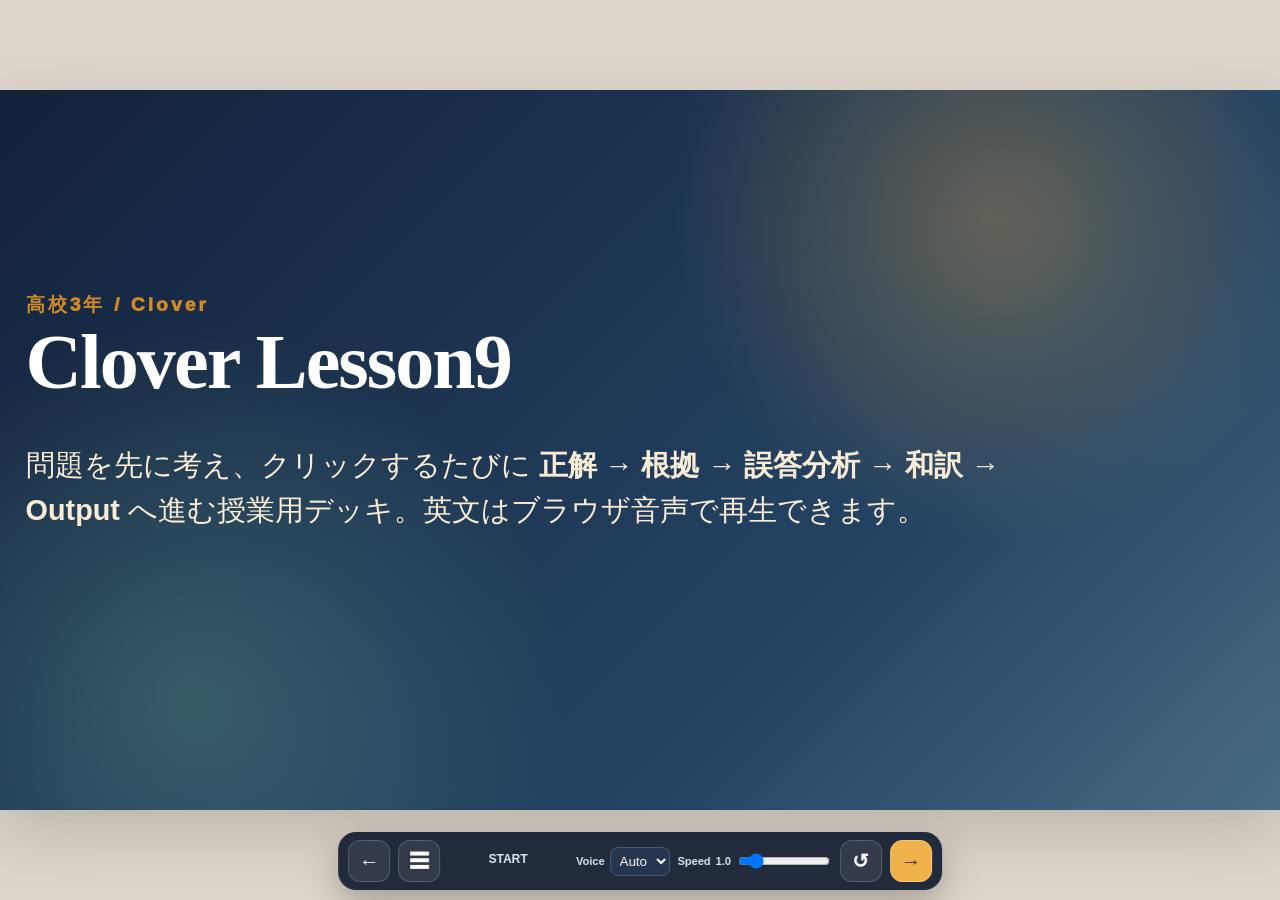
==== commit 06a5ea6e: "Fix Back Up Technique and fit Lesson9 slides" ====
--- a/index.html
+++ b/index.html
@@ -1304,5 +1304,207 @@
 })();
 
 </script>
+<!-- clover-l9-backup-fit-fix-v2 -->
+<style>
+/* Outputを授業画面内に収めるためのLesson9専用調整 */
+@media (min-width:621px){
+  .stage{padding:clamp(14px,2vw,30px);padding-bottom:72px}
+  .topline{margin-bottom:6px}
+  h1{font-size:clamp(25px,2.5vw,38px);margin-bottom:9px}
+  .question-card{border-radius:18px;padding:clamp(12px,1.45vw,20px) clamp(16px,1.8vw,25px)}
+  .question{font-size:clamp(18px,1.75vw,26px);line-height:1.28;padding-right:58px}
+  .question-card .audio-btn{right:14px;top:14px}
+  .audio-btn{min-width:40px;height:40px}
+  .choice-grid{gap:6px 8px;margin-top:9px}
+  .choice{font-size:clamp(13px,1.2vw,17px);padding:5px 10px}
+  .content{margin-top:10px}
+  .stage-panel{border-radius:17px;padding:clamp(11px,1.25vw,17px)}
+  .panel-label{font-size:clamp(13px,1.15vw,16px);margin-bottom:6px}
+  .answer-main{font-size:clamp(22px,2.2vw,32px);margin-bottom:5px}
+  .completed{font-size:clamp(15px,1.45vw,21px);line-height:1.3;padding:9px 12px;margin-top:7px}
+  .bullets{margin-top:0}
+  .bullets li{font-size:clamp(14px,1.25vw,18px);line-height:1.32;margin-bottom:4px}
+  .method{margin-top:7px;padding:8px 11px;font-size:clamp(13px,1.12vw,16px);line-height:1.34}
+  .wrong-list{gap:5px}
+  .wrong-item{padding:7px 10px;font-size:clamp(13px,1.17vw,16px);line-height:1.28}
+  .jp-translation{font-size:clamp(19px,1.9vw,28px);line-height:1.35;margin:2px 0}
+  .output-cue{font-size:clamp(18px,1.75vw,25px);line-height:1.32;padding:10px 13px}
+  .output-actions{gap:7px;margin-top:8px}
+  .action-btn{padding:8px 13px;font-size:13px}
+  .hidden-answer{margin-top:7px;padding:8px 11px;font-size:clamp(14px,1.2vw,17px)}
+  .stage-hint{bottom:76px}
+}
+@media (min-width:621px) and (max-height:700px){
+  .stage{padding:10px 22px 64px}
+  h1{font-size:29px;margin-bottom:6px}
+  .topline{margin-bottom:4px}
+  .qno,.section{font-size:13px}
+  .question-card{padding:10px 15px}
+  .question{font-size:20px;line-height:1.22}
+  .choice-grid{margin-top:6px}
+  .choice{font-size:13px;padding:4px 8px}
+  .content{margin-top:7px}
+  .stage-panel{padding:9px 12px}
+  .panel-label{margin-bottom:4px}
+  .bullets li{font-size:13.5px;line-height:1.24;margin-bottom:2px}
+  .method,.wrong-item{font-size:12.5px;line-height:1.24}
+  .wrong-list{gap:3px}
+  .jp-translation{font-size:21px;line-height:1.26}
+  .output-cue{font-size:19px;padding:8px 10px}
+  .output-actions{margin-top:5px}
+  .action-btn{padding:6px 10px;font-size:12px}
+}
+.stage.fit-compact h1{font-size:28px;margin-bottom:5px}
+.stage.fit-compact .topline{margin-bottom:3px}
+.stage.fit-compact .question-card{padding:9px 13px}
+.stage.fit-compact .question{font-size:19px;line-height:1.2}
+.stage.fit-compact .choice-grid{margin-top:5px}
+.stage.fit-compact .choice{font-size:12.5px;padding:4px 8px}
+.stage.fit-compact .content{margin-top:6px}
+.stage.fit-compact .stage-panel{padding:8px 11px}
+.stage.fit-compact .panel-label{margin-bottom:3px}
+.stage.fit-compact .bullets li{font-size:13px;line-height:1.2;margin-bottom:2px}
+.stage.fit-compact .method,.stage.fit-compact .wrong-item{font-size:12px;line-height:1.2;padding-top:6px;padding-bottom:6px}
+.stage.fit-compact .wrong-list{gap:3px}
+.stage.fit-compact .jp-translation{font-size:20px;line-height:1.22}
+.stage.fit-compact .output-cue{font-size:18px;line-height:1.22;padding:7px 9px}
+.stage.fit-compact .output-actions{margin-top:5px}
+.stage.fit-compact .action-btn{padding:6px 10px;font-size:12px}
+.stage.fit-tight{padding-top:8px;padding-bottom:60px}
+.stage.fit-tight h1{font-size:25px}
+.stage.fit-tight .question{font-size:17px}
+.stage.fit-tight .choice{font-size:12px}
+.stage.fit-tight .bullets li,.stage.fit-tight .method,.stage.fit-tight .wrong-item{font-size:11.5px;line-height:1.16}
+.stage.fit-tight .jp-translation{font-size:18px}
+.stage.fit-tight .output-cue{font-size:16px}
+
+/* Back Up Technique: 意味のかたまりを1つずつ後ろから隠す */
+.backup-technique{margin-top:10px;padding:10px 12px;border-radius:14px;background:#fffaf0;border:1px solid #ead7ae}
+.backup-head{display:flex;align-items:center;justify-content:space-between;gap:10px;margin-bottom:7px;font-weight:950;color:#744b00;font-size:clamp(13px,1.12vw,16px)}
+.backup-progress{font-size:11px;color:#7f7565;white-space:nowrap}
+.backup-line{display:flex;flex-wrap:wrap;gap:7px 9px;align-items:center;font-family:Georgia,"Yu Mincho",serif;font-size:clamp(16px,1.45vw,21px);line-height:1.3;font-weight:800}
+.backup-phrase{display:inline-block;padding:4px 7px;border-radius:8px;background:#fff;border:1px solid #e6dccb}
+.backup-phrase.masked{color:transparent;background:#273248;border-color:#273248;user-select:none;position:relative}
+.backup-phrase.masked::after{content:' ';position:absolute;left:9px;right:9px;top:50%;height:3px;transform:translateY(-50%);background:rgba(255,255,255,.28);border-radius:99px}
+.backup-jp-only{padding:9px 11px;border-radius:10px;background:#f5f1ff;border:1px solid #d9d0f1;font-weight:900;color:#5f4f92;font-size:clamp(14px,1.25vw,18px)}
+.backup-actions{display:flex;gap:7px;align-items:center;flex-wrap:wrap;margin-top:8px}
+@media (min-width:621px) and (max-height:700px){.backup-technique{margin-top:6px;padding:7px 9px}.backup-head{margin-bottom:4px}.backup-line{font-size:15px;gap:4px 6px}.backup-phrase{padding:3px 5px}.backup-actions{margin-top:5px}}
+</style>
+<script>
+(()=>{
+  const stage=document.getElementById('stage');
+  if(!stage)return;
+
+  const BACKUP_PHRASES={
+    '5-(1)':['What is needed','to become a good teacher','is knowing','not only what to teach','but how to teach it.'],
+    '5-(2)':['Don’t let the news','be disclosed','to any reporters','before the official announcement.'],
+    '5-(3)':['Before you go','to a foreign country','where your language is not spoken,','you cannot realize','how inconvenient it is','to be unable','to make yourself understood.'],
+    '5-(4)':['I had walked','less than a mile','when I began','feeling like going back home.'],
+    '5-(5)':['We often don’t recognize','the value of the things we have','until we’ve lost them.'],
+    '5-(6)':['Dolphins can learn','many complicated tricks','if trained','from an early age.'],
+    '5-(7)':['Do to others','as you would have others','do to you.'],
+    '5-(8)':['What impressed me most','is that Mother Teresa','devoted herself','to the people in the slum.']
+  };
+
+  let activeKey=null;
+  let level=0;
+  let wasOutput=false;
+  let fitTimer=0;
+
+  const escapeHtml=s=>String(s).replace(/[&<>\"]/g,c=>({'&':'&amp;','<':'&lt;','>':'&gt;','"':'&quot;'}[c]));
+  const currentKey=()=>stage.querySelector('.qno')?.textContent?.trim()||'';
+  const outputLabel=()=>[...stage.querySelectorAll('.panel-label')].find(el=>el.textContent.trim()==='Output');
+
+  function renderBackup(box,key){
+    const parts=BACKUP_PHRASES[key]||[];
+    level=Math.max(0,Math.min(level,parts.length));
+    const finalOnly=level===parts.length;
+    let body='';
+    if(finalOnly){
+      body='<div class="backup-jp-only">日本語だけを見て、英文を最初から再生する</div>';
+    }else{
+      body='<div class="backup-line">'+parts.map((p,i)=>{
+        const hidden=i>=parts.length-level;
+        return '<span class="backup-phrase'+(hidden?' masked':'')+'">'+escapeHtml(p)+'</span>';
+      }).join('')+'</div>';
+    }
+    const buttonLabel=finalOnly?'英文を全部戻す':'1フレーズ隠す';
+    box.innerHTML='<div class="backup-head"><span>Back Up Technique</span><span class="backup-progress">'+level+' / '+parts.length+' hidden</span></div>'+body+'<div class="backup-actions"><button class="action-btn secondary" type="button" data-backup-action="next">'+buttonLabel+'</button><span class="backup-progress">後ろの意味のかたまりから1つずつ隠します</span></div>';
+    scheduleFit();
+  }
+
+  function syncBackup(){
+    const label=outputLabel();
+    const key=currentKey();
+    const eligible=!!label && !!BACKUP_PHRASES[key];
+    if(!eligible){
+      wasOutput=false;
+      activeKey=null;
+      scheduleFit();
+      return;
+    }
+
+    if(!wasOutput || activeKey!==key){
+      activeKey=key;
+      level=0;
+      wasOutput=true;
+    }
+
+    const panel=label.closest('.stage-panel');
+    if(!panel)return;
+    const oldToggle=panel.querySelector('[data-action="toggle-answer"]');
+    if(oldToggle)oldToggle.style.display='none';
+    const oldHidden=panel.querySelector('.hidden-answer');
+    if(oldHidden)oldHidden.style.display='none';
+
+    let box=panel.querySelector('.backup-technique');
+    if(!box){
+      box=document.createElement('div');
+      box.className='backup-technique';
+      panel.appendChild(box);
+      renderBackup(box,key);
+    }
+    scheduleFit();
+  }
+
+  function fitStage(){
+    stage.classList.remove('fit-compact','fit-tight');
+    if(window.innerWidth<=620)return;
+    requestAnimationFrame(()=>{
+      if(stage.scrollHeight>stage.clientHeight+2){
+        stage.classList.add('fit-compact');
+        requestAnimationFrame(()=>{
+          if(stage.scrollHeight>stage.clientHeight+2)stage.classList.add('fit-tight');
+        });
+      }
+    });
+  }
+
+  function scheduleFit(){
+    clearTimeout(fitTimer);
+    fitTimer=setTimeout(fitStage,0);
+  }
+
+  stage.addEventListener('click',e=>{
+    const b=e.target.closest('[data-backup-action]');
+    if(!b)return;
+    e.preventDefault();
+    e.stopPropagation();
+    const key=currentKey();
+    const parts=BACKUP_PHRASES[key]||[];
+    if(!parts.length)return;
+    level=level>=parts.length?0:level+1;
+    const box=stage.querySelector('.backup-technique');
+    if(box)renderBackup(box,key);
+  });
+
+  const observer=new MutationObserver(()=>{
+    requestAnimationFrame(syncBackup);
+  });
+  observer.observe(stage,{childList:true,subtree:true});
+  window.addEventListener('resize',scheduleFit,{passive:true});
+  syncBackup();
+})();
+</script>
 </body>
 </html>
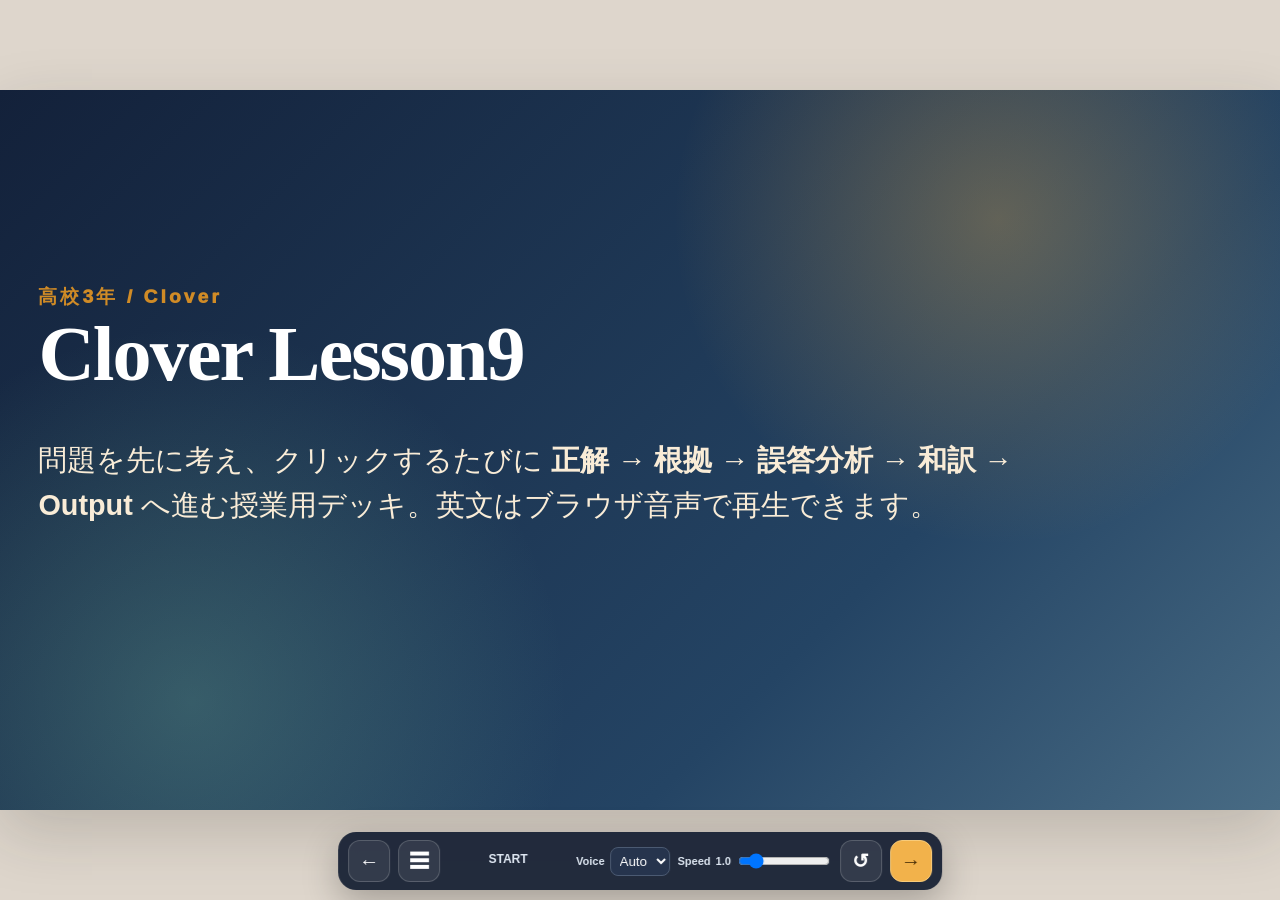
==== commit f3980fea: "Repair Lesson9 classroom answer, backup, map and typography" ====
--- a/index.html
+++ b/index.html
@@ -1304,96 +1304,109 @@
 })();
 
 </script>
-<!-- clover-l9-backup-fit-fix-v2 -->
+<!-- clover-l9-classroom-ui-v3 -->
 <style>
-/* Outputを授業画面内に収めるためのLesson9専用調整 */
+/* Classroom-first typography: 40人教室の最後尾から読めるサイズを優先 */
 @media (min-width:621px){
-  .stage{padding:clamp(14px,2vw,30px);padding-bottom:72px}
-  .topline{margin-bottom:6px}
-  h1{font-size:clamp(25px,2.5vw,38px);margin-bottom:9px}
-  .question-card{border-radius:18px;padding:clamp(12px,1.45vw,20px) clamp(16px,1.8vw,25px)}
-  .question{font-size:clamp(18px,1.75vw,26px);line-height:1.28;padding-right:58px}
-  .question-card .audio-btn{right:14px;top:14px}
-  .audio-btn{min-width:40px;height:40px}
-  .choice-grid{gap:6px 8px;margin-top:9px}
-  .choice{font-size:clamp(13px,1.2vw,17px);padding:5px 10px}
-  .content{margin-top:10px}
-  .stage-panel{border-radius:17px;padding:clamp(11px,1.25vw,17px)}
-  .panel-label{font-size:clamp(13px,1.15vw,16px);margin-bottom:6px}
-  .answer-main{font-size:clamp(22px,2.2vw,32px);margin-bottom:5px}
-  .completed{font-size:clamp(15px,1.45vw,21px);line-height:1.3;padding:9px 12px;margin-top:7px}
-  .bullets{margin-top:0}
-  .bullets li{font-size:clamp(14px,1.25vw,18px);line-height:1.32;margin-bottom:4px}
-  .method{margin-top:7px;padding:8px 11px;font-size:clamp(13px,1.12vw,16px);line-height:1.34}
-  .wrong-list{gap:5px}
-  .wrong-item{padding:7px 10px;font-size:clamp(13px,1.17vw,16px);line-height:1.28}
-  .jp-translation{font-size:clamp(19px,1.9vw,28px);line-height:1.35;margin:2px 0}
-  .output-cue{font-size:clamp(18px,1.75vw,25px);line-height:1.32;padding:10px 13px}
-  .output-actions{gap:7px;margin-top:8px}
-  .action-btn{padding:8px 13px;font-size:13px}
-  .hidden-answer{margin-top:7px;padding:8px 11px;font-size:clamp(14px,1.2vw,17px)}
-  .stage-hint{bottom:76px}
+  .stage{
+    padding:clamp(24px,2.5vw,42px) clamp(30px,3vw,52px) 92px;
+    overflow:hidden;
+  }
+  .topline{margin-bottom:8px}
+  .qno{font-size:clamp(18px,1.35vw,22px);padding:7px 14px}
+  .section{font-size:clamp(18px,1.35vw,22px)}
+  h1{font-size:clamp(34px,2.8vw,48px);margin-bottom:12px}
+  .question-card{padding:clamp(18px,1.8vw,26px) clamp(22px,2.2vw,34px);border-radius:20px}
+  .question{font-size:clamp(30px,2.55vw,44px);line-height:1.28;padding-right:64px}
+  .choice-grid{gap:10px 12px;margin-top:14px}
+  .choice{font-size:clamp(22px,1.7vw,28px);padding:8px 14px}
+  .content{margin-top:14px}
+  .stage-panel{padding:clamp(16px,1.5vw,22px);border-radius:19px}
+  .panel-label{font-size:clamp(20px,1.5vw,25px);margin-bottom:8px}
+  .answer-main{font-size:clamp(32px,2.65vw,46px)}
+  .completed{font-size:clamp(27px,2.1vw,36px);line-height:1.35;padding:12px 16px}
+  .bullets li{font-size:clamp(20px,1.55vw,26px);line-height:1.4;margin-bottom:7px}
+  .method{font-size:clamp(18px,1.35vw,23px);line-height:1.42;padding:10px 14px}
+  .wrong-list{gap:8px}
+  .wrong-item{font-size:clamp(19px,1.42vw,24px);line-height:1.36;padding:10px 13px}
+  .jp-translation{font-size:clamp(28px,2.3vw,40px);line-height:1.45}
+  .output-cue{font-size:clamp(27px,2.15vw,38px);line-height:1.42}
+  .action-btn{font-size:18px;padding:10px 16px}
+  .stage-hint{font-size:15px;bottom:78px}
+
+  /* 解答以降は「完成英文」を主役にし、選択肢は消す */
+  .stage[data-answer-phase="1"] .question-card{padding:16px 24px;background:#10213f}
+  .stage[data-answer-phase="1"] .question{font-size:clamp(31px,2.6vw,45px);line-height:1.3}
+  .stage[data-answer-phase="1"] .choice-grid{display:none!important}
+  .stage[data-answer-phase="1"] .completed{display:none!important}
+
+  /* 長い解説だけは情報量を少し圧縮。ただし小さくしすぎない */
+  .stage[data-phase="誤答分析"] .wrong-item{font-size:clamp(18px,1.3vw,22px);line-height:1.32}
+  .stage[data-phase="正解の根拠"] .bullets li{font-size:clamp(19px,1.4vw,24px)}
 }
-@media (min-width:621px) and (max-height:700px){
-  .stage{padding:10px 22px 64px}
-  h1{font-size:29px;margin-bottom:6px}
+@media (min-width:621px) and (max-height:760px){
+  .stage{padding-top:16px;padding-bottom:76px}
+  h1{font-size:32px;margin-bottom:7px}
   .topline{margin-bottom:4px}
-  .qno,.section{font-size:13px}
-  .question-card{padding:10px 15px}
-  .question{font-size:20px;line-height:1.22}
-  .choice-grid{margin-top:6px}
-  .choice{font-size:13px;padding:4px 8px}
-  .content{margin-top:7px}
-  .stage-panel{padding:9px 12px}
-  .panel-label{margin-bottom:4px}
-  .bullets li{font-size:13.5px;line-height:1.24;margin-bottom:2px}
-  .method,.wrong-item{font-size:12.5px;line-height:1.24}
-  .wrong-list{gap:3px}
-  .jp-translation{font-size:21px;line-height:1.26}
-  .output-cue{font-size:19px;padding:8px 10px}
-  .output-actions{margin-top:5px}
-  .action-btn{padding:6px 10px;font-size:12px}
+  .question-card{padding:13px 18px}
+  .question{font-size:28px;line-height:1.22}
+  .choice{font-size:19px;padding:6px 10px}
+  .content{margin-top:9px}
+  .stage-panel{padding:12px 15px}
+  .panel-label{font-size:19px;margin-bottom:5px}
+  .completed{font-size:24px}
+  .bullets li{font-size:18px;line-height:1.3;margin-bottom:4px}
+  .method,.wrong-item{font-size:17px;line-height:1.3}
+  .jp-translation{font-size:26px}
 }
-.stage.fit-compact h1{font-size:28px;margin-bottom:5px}
-.stage.fit-compact .topline{margin-bottom:3px}
-.stage.fit-compact .question-card{padding:9px 13px}
-.stage.fit-compact .question{font-size:19px;line-height:1.2}
-.stage.fit-compact .choice-grid{margin-top:5px}
-.stage.fit-compact .choice{font-size:12.5px;padding:4px 8px}
-.stage.fit-compact .content{margin-top:6px}
-.stage.fit-compact .stage-panel{padding:8px 11px}
-.stage.fit-compact .panel-label{margin-bottom:3px}
-.stage.fit-compact .bullets li{font-size:13px;line-height:1.2;margin-bottom:2px}
-.stage.fit-compact .method,.stage.fit-compact .wrong-item{font-size:12px;line-height:1.2;padding-top:6px;padding-bottom:6px}
-.stage.fit-compact .wrong-list{gap:3px}
-.stage.fit-compact .jp-translation{font-size:20px;line-height:1.22}
-.stage.fit-compact .output-cue{font-size:18px;line-height:1.22;padding:7px 9px}
-.stage.fit-compact .output-actions{margin-top:5px}
-.stage.fit-compact .action-btn{padding:6px 10px;font-size:12px}
-.stage.fit-tight{padding-top:8px;padding-bottom:60px}
-.stage.fit-tight h1{font-size:25px}
-.stage.fit-tight .question{font-size:17px}
-.stage.fit-tight .choice{font-size:12px}
-.stage.fit-tight .bullets li,.stage.fit-tight .method,.stage.fit-tight .wrong-item{font-size:11.5px;line-height:1.16}
-.stage.fit-tight .jp-translation{font-size:18px}
-.stage.fit-tight .output-cue{font-size:16px}
-
-/* Back Up Technique: 意味のかたまりを1つずつ後ろから隠す */
-.backup-technique{margin-top:10px;padding:10px 12px;border-radius:14px;background:#fffaf0;border:1px solid #ead7ae}
-.backup-head{display:flex;align-items:center;justify-content:space-between;gap:10px;margin-bottom:7px;font-weight:950;color:#744b00;font-size:clamp(13px,1.12vw,16px)}
-.backup-progress{font-size:11px;color:#7f7565;white-space:nowrap}
-.backup-line{display:flex;flex-wrap:wrap;gap:7px 9px;align-items:center;font-family:Georgia,"Yu Mincho",serif;font-size:clamp(16px,1.45vw,21px);line-height:1.3;font-weight:800}
-.backup-phrase{display:inline-block;padding:4px 7px;border-radius:8px;background:#fff;border:1px solid #e6dccb}
-.backup-phrase.masked{color:transparent;background:#273248;border-color:#273248;user-select:none;position:relative}
-.backup-phrase.masked::after{content:' ';position:absolute;left:9px;right:9px;top:50%;height:3px;transform:translateY(-50%);background:rgba(255,255,255,.28);border-radius:99px}
-.backup-jp-only{padding:9px 11px;border-radius:10px;background:#f5f1ff;border:1px solid #d9d0f1;font-weight:900;color:#5f4f92;font-size:clamp(14px,1.25vw,18px)}
-.backup-actions{display:flex;gap:7px;align-items:center;flex-wrap:wrap;margin-top:8px}
-@media (min-width:621px) and (max-height:700px){.backup-technique{margin-top:6px;padding:7px 9px}.backup-head{margin-bottom:4px}.backup-line{font-size:15px;gap:4px 6px}.backup-phrase{padding:3px 5px}.backup-actions{margin-top:5px}}
+
+/* Lesson Map */
+.lesson-map{position:fixed;inset:0;z-index:70;background:rgba(9,16,30,.78);display:grid;place-items:center;padding:22px}
+.lesson-map[hidden]{display:none!important}
+.lesson-map-card{width:min(1180px,96vw);max-height:90vh;overflow:auto;background:#fffdf8;border-radius:24px;box-shadow:0 30px 90px rgba(0,0,0,.35)}
+.lesson-map-head{position:sticky;top:0;z-index:2;display:flex;align-items:center;justify-content:space-between;gap:16px;background:#15223a;color:#fff;padding:16px 20px}
+.lesson-map-head strong{font-size:26px}
+.lesson-map-body{padding:18px;display:grid;gap:16px}
+.map-section{border:2px solid #ded4c5;border-radius:18px;padding:15px;background:#fff}
+.map-section-title{font-size:24px;font-weight:950;color:#15223a;margin-bottom:10px;display:flex;gap:10px;align-items:center}
+.map-count{font-size:15px;color:#6b778c;background:#f1eee8;border-radius:999px;padding:4px 9px}
+.map-links{display:flex;flex-wrap:wrap;gap:9px}
+.map-link{border:2px solid #d5d9e1;background:#f7f9fc;color:#15223a;border-radius:12px;padding:9px 12px;font-size:18px;font-weight:900;cursor:pointer;text-align:left}
+.map-link small{display:block;font-size:13px;color:#667188;font-weight:700;margin-top:3px;max-width:260px;white-space:nowrap;overflow:hidden;text-overflow:ellipsis}
+.map-link:hover,.map-link:focus{border-color:#f2b24b;outline:none}
+.map-toolbar-btn{font-size:14px!important;min-width:58px!important;padding:0 10px!important}
+
+/* Back Up Technique - Output画面を専用化 */
+.backup-screen{display:grid;gap:14px}
+.backup-title-row{display:flex;align-items:center;justify-content:space-between;gap:12px}
+.backup-title{font-size:clamp(24px,1.9vw,32px);font-weight:950;color:#744b00}
+.backup-progress{font-size:clamp(16px,1.15vw,20px);font-weight:900;color:#7a6d5a;white-space:nowrap}
+.backup-japanese{font-family:Georgia,"Yu Mincho",serif;font-size:clamp(30px,2.45vw,42px);line-height:1.45;font-weight:900;color:#24344b;background:#f5f1ff;border:2px solid #d9d0f1;border-radius:16px;padding:13px 17px}
+.backup-english{display:flex;flex-wrap:wrap;gap:10px 12px;align-items:center;font-family:Georgia,"Yu Mincho",serif;font-size:clamp(28px,2.2vw,38px);line-height:1.35;font-weight:900}
+.backup-phrase{display:inline-block;padding:7px 10px;border-radius:10px;background:#fff;border:2px solid #ded6ca;min-height:1.55em}
+.backup-phrase.masked{color:transparent;background:#26344d;border-color:#26344d;position:relative;user-select:none}
+.backup-phrase.masked::after{content:'████';position:absolute;inset:0;display:grid;place-items:center;color:#fff;letter-spacing:.08em;font-size:.72em;opacity:.75}
+.backup-final{font-size:clamp(26px,2.05vw,36px);font-weight:950;color:#5f4f92;text-align:center;padding:16px;border:2px dashed #9e90c7;border-radius:14px;background:#faf8ff}
+.backup-help{font-size:clamp(17px,1.25vw,21px);font-weight:850;color:#5d687a}
+.backup-controls{display:flex;gap:9px;flex-wrap:wrap}
+.backup-controls button{border:0;border-radius:999px;padding:10px 16px;font-size:17px;font-weight:900;cursor:pointer}
+.backup-controls .backup-undo{background:#fff;border:2px solid #cbd0da;color:#172033}
+.backup-controls .backup-reset{background:#172033;color:#fff}
+@media (min-width:621px) and (max-height:760px){
+  .backup-screen{gap:8px}
+  .backup-japanese{font-size:26px;padding:9px 12px}
+  .backup-english{font-size:25px;gap:7px 9px}
+  .backup-phrase{padding:5px 8px}
+  .backup-final{font-size:24px;padding:10px}
+  .backup-help{font-size:16px}
+}
 </style>
 <script>
 (()=>{
   const stage=document.getElementById('stage');
-  if(!stage)return;
+  const toolbar=document.querySelector('.toolbar');
+  const data=window.LESSON9_DATA||[];
+  if(!stage||!toolbar||!data.length)return;
 
   const BACKUP_PHRASES={
     '5-(1)':['What is needed','to become a good teacher','is knowing','not only what to teach','but how to teach it.'],
@@ -1406,105 +1419,126 @@
     '5-(8)':['What impressed me most','is that Mother Teresa','devoted herself','to the people in the slum.']
   };
 
-  let activeKey=null;
-  let level=0;
-  let wasOutput=false;
-  let fitTimer=0;
-
-  const escapeHtml=s=>String(s).replace(/[&<>\"]/g,c=>({'&':'&amp;','<':'&lt;','>':'&gt;','"':'&quot;'}[c]));
+  const esc=s=>String(s??'').replace(/[&<>\"]/g,c=>({'&':'&amp;','<':'&lt;','>':'&gt;','"':'&quot;'}[c]));
   const currentKey=()=>stage.querySelector('.qno')?.textContent?.trim()||'';
-  const outputLabel=()=>[...stage.querySelectorAll('.panel-label')].find(el=>el.textContent.trim()==='Output');
-
-  function renderBackup(box,key){
-    const parts=BACKUP_PHRASES[key]||[];
-    level=Math.max(0,Math.min(level,parts.length));
-    const finalOnly=level===parts.length;
-    let body='';
-    if(finalOnly){
-      body='<div class="backup-jp-only">日本語だけを見て、英文を最初から再生する</div>';
-    }else{
-      body='<div class="backup-line">'+parts.map((p,i)=>{
-        const hidden=i>=parts.length-level;
-        return '<span class="backup-phrase'+(hidden?' masked':'')+'">'+escapeHtml(p)+'</span>';
-      }).join('')+'</div>';
-    }
-    const buttonLabel=finalOnly?'英文を全部戻す':'1フレーズ隠す';
-    box.innerHTML='<div class="backup-head"><span>Back Up Technique</span><span class="backup-progress">'+level+' / '+parts.length+' hidden</span></div>'+body+'<div class="backup-actions"><button class="action-btn secondary" type="button" data-backup-action="next">'+buttonLabel+'</button><span class="backup-progress">後ろの意味のかたまりから1つずつ隠します</span></div>';
-    scheduleFit();
+  const currentItem=()=>data.find(q=>q.key===currentKey());
+  const phase=()=>stage.querySelector('.stage-hint')?.textContent?.trim()||'';
+  let backupLevel=0;
+  let backupKey='';
+  let mapOpen=false;
+
+  /* --- 全体地図 --- */
+  const mapBtn=document.createElement('button');
+  mapBtn.type='button';
+  mapBtn.className='icon-btn map-toolbar-btn';
+  mapBtn.textContent='MAP';
+  mapBtn.setAttribute('aria-label','Lesson9 全体地図');
+  const menuBtn=document.getElementById('menuBtn');
+  menuBtn?.insertAdjacentElement('afterend',mapBtn);
+
+  const map=document.createElement('div');
+  map.className='lesson-map';
+  map.hidden=true;
+  map.innerHTML='<div class="lesson-map-card" role="dialog" aria-modal="true" aria-label="Clover Lesson9 全体地図"><div class="lesson-map-head"><strong>Clover Lesson9｜全体地図</strong><button type="button" class="icon-btn" data-map-close>×</button></div><div class="lesson-map-body"></div></div>';
+  document.body.appendChild(map);
+  const mapBody=map.querySelector('.lesson-map-body');
+
+  const groups=[];
+  data.forEach((q,i)=>{
+    let g=groups.find(x=>x.section===q.section);
+    if(!g){g={section:q.section,name:q.sectionName,items:[]};groups.push(g)}
+    g.items.push({q,i});
+  });
+  mapBody.innerHTML=groups.map(g=>'<section class="map-section"><div class="map-section-title"><span>Section '+esc(g.section)+'｜'+esc(g.name)+'</span><span class="map-count">'+g.items.length+'問</span></div><div class="map-links">'+g.items.map(({q,i})=>'<button type="button" class="map-link" data-map-jump="'+i+'">'+esc(q.key)+'<small>'+esc(q.focus||q.title||'')+'</small></button>').join('')+'</div></section>').join('');
+
+  function openMap(){map.hidden=false;mapOpen=true;map.querySelector('[data-map-close]')?.focus()}
+  function closeMap(){map.hidden=true;mapOpen=false;mapBtn.focus()}
+  mapBtn.addEventListener('click',e=>{e.stopPropagation();openMap()});
+  map.addEventListener('click',e=>{
+    if(e.target===map||e.target.closest('[data-map-close]')){closeMap();return}
+    const b=e.target.closest('[data-map-jump]');
+    if(!b)return;
+    const i=Number(b.dataset.mapJump);
+    const original=document.querySelector('#questionList [data-jump="'+i+'"]');
+    if(original){map.hidden=true;mapOpen=false;original.click()}
+  });
+  document.addEventListener('keydown',e=>{if(mapOpen&&e.key==='Escape'){e.preventDefault();closeMap()}},true);
+
+  /* --- 解答以降は完成英文に差し替え --- */
+  function syncCompletedSentence(){
+    const q=currentItem();
+    const p=phase();
+    const isAnswer=!!q && ['正解','正解の根拠','誤答分析','和訳','Output'].includes(p);
+    stage.dataset.answerPhase=isAnswer?'1':'0';
+    stage.dataset.phase=p;
+    if(!isAnswer||!q)return;
+    const question=stage.querySelector('.question');
+    if(question && q.completed){question.textContent=q.completed}
+    const choices=stage.querySelector('.choice-grid');
+    if(choices)choices.style.display='none';
+    const audio=stage.querySelector('.question-card [data-action="speak-question"]');
+    if(audio){audio.dataset.action='speak-answer';audio.title='完成英文を読む'}
   }
 
-  function syncBackup(){
-    const label=outputLabel();
-    const key=currentKey();
-    const eligible=!!label && !!BACKUP_PHRASES[key];
-    if(!eligible){
-      wasOutput=false;
-      activeKey=null;
-      scheduleFit();
+  /* --- Back Up Technique --- */
+  function renderBackup(){
+    const q=currentItem();
+    const key=q?.key||'';
+    const parts=BACKUP_PHRASES[key];
+    if(!q||!parts||phase()!=='Output')return;
+    const panel=stage.querySelector('.stage-panel');
+    if(!panel)return;
+    if(backupKey!==key){backupKey=key;backupLevel=0}
+    backupLevel=Math.max(0,Math.min(backupLevel,parts.length));
+    const mounted=panel.querySelector('[data-backup-mounted]');
+    if(mounted && mounted.dataset.level===String(backupLevel))return;
+    const allHidden=backupLevel===parts.length;
+    const english=allHidden
+      ? '<div class="backup-final">日本語だけを見て、英文を最初から言う</div>'
+      : '<div class="backup-english">'+parts.map((part,i)=>{
+          const hidden=i>=parts.length-backupLevel;
+          return '<span class="backup-phrase'+(hidden?' masked':'')+'">'+esc(part)+'</span>';
+        }).join('')+'</div>';
+    panel.innerHTML='<div class="backup-screen" data-backup-mounted="1" data-level="'+backupLevel+'"><div class="backup-title-row"><div class="backup-title">Back Up Technique</div><div class="backup-progress">'+backupLevel+' / '+parts.length+' hidden</div></div><div class="backup-japanese">'+esc(q.translation)+'</div>'+english+'<div class="backup-help">画面をクリックするたびに、英文の後ろから <b>1フレーズずつ</b> 隠れます。全部隠れたら、日本語から全文を再生します。</div><div class="backup-controls"><button type="button" class="backup-undo" data-backup-undo>1つ戻す</button><button type="button" class="backup-reset" data-backup-reset>英文を全部戻す</button></div></div>';
+  }
+
+  /* Captureで元の「次の問題へ」を止め、隠す操作を優先 */
+  stage.addEventListener('click',e=>{
+    if(phase()!=='Output'||!BACKUP_PHRASES[currentKey()])return;
+    const parts=BACKUP_PHRASES[currentKey()];
+    const undo=e.target.closest('[data-backup-undo]');
+    const reset=e.target.closest('[data-backup-reset]');
+    if(undo||reset){
+      e.preventDefault();e.stopImmediatePropagation();
+      if(undo)backupLevel=Math.max(0,backupLevel-1);
+      if(reset)backupLevel=0;
+      renderBackup();
       return;
     }
-
-    if(!wasOutput || activeKey!==key){
-      activeKey=key;
-      level=0;
-      wasOutput=true;
+    if(e.target.closest('button'))return;
+    if(backupLevel<parts.length){
+      e.preventDefault();e.stopImmediatePropagation();
+      backupLevel++;
+      renderBackup();
     }
-
-    const panel=label.closest('.stage-panel');
-    if(!panel)return;
-    const oldToggle=panel.querySelector('[data-action="toggle-answer"]');
-    if(oldToggle)oldToggle.style.display='none';
-    const oldHidden=panel.querySelector('.hidden-answer');
-    if(oldHidden)oldHidden.style.display='none';
-
-    let box=panel.querySelector('.backup-technique');
-    if(!box){
-      box=document.createElement('div');
-      box.className='backup-technique';
-      panel.appendChild(box);
-      renderBackup(box,key);
-    }
-    scheduleFit();
+    /* 全部隠れた後の次クリックだけは元のadvanceに渡し、次問題へ進む */
+  },true);
+
+  function sync(){
+    syncCompletedSentence();
+    if(phase()==='Output'&&BACKUP_PHRASES[currentKey()])renderBackup();
+    else if(phase()!=='Output'){backupKey='';backupLevel=0}
   }
-
-  function fitStage(){
-    stage.classList.remove('fit-compact','fit-tight');
-    if(window.innerWidth<=620)return;
-    requestAnimationFrame(()=>{
-      if(stage.scrollHeight>stage.clientHeight+2){
-        stage.classList.add('fit-compact');
-        requestAnimationFrame(()=>{
-          if(stage.scrollHeight>stage.clientHeight+2)stage.classList.add('fit-tight');
-        });
-      }
-    });
-  }
-
-  function scheduleFit(){
-    clearTimeout(fitTimer);
-    fitTimer=setTimeout(fitStage,0);
-  }
-
-  stage.addEventListener('click',e=>{
-    const b=e.target.closest('[data-backup-action]');
-    if(!b)return;
-    e.preventDefault();
-    e.stopPropagation();
-    const key=currentKey();
-    const parts=BACKUP_PHRASES[key]||[];
-    if(!parts.length)return;
-    level=level>=parts.length?0:level+1;
-    const box=stage.querySelector('.backup-technique');
-    if(box)renderBackup(box,key);
+  let syncing=false;
+  const observer=new MutationObserver(()=>{
+    if(syncing9return;
+    syncing=true;
+    requestAnimationFrame(()=>{try{sync()}finally{syncing=false}});
   });
-
-  const observer=new MutationObserver(()=>{
-    requestAnimationFrame(syncBackup);
-  });
-  observer.observe(stage,{childList:true,subtree:true});
-  window.addEventListener('resize',scheduleFit,{passive:true});
-  syncBackup();
+  observer.observe(stage,{childList:true,subtree:true,characterData:true});
+  sync();
 })();
 </script>
+
 </body>
 </html>
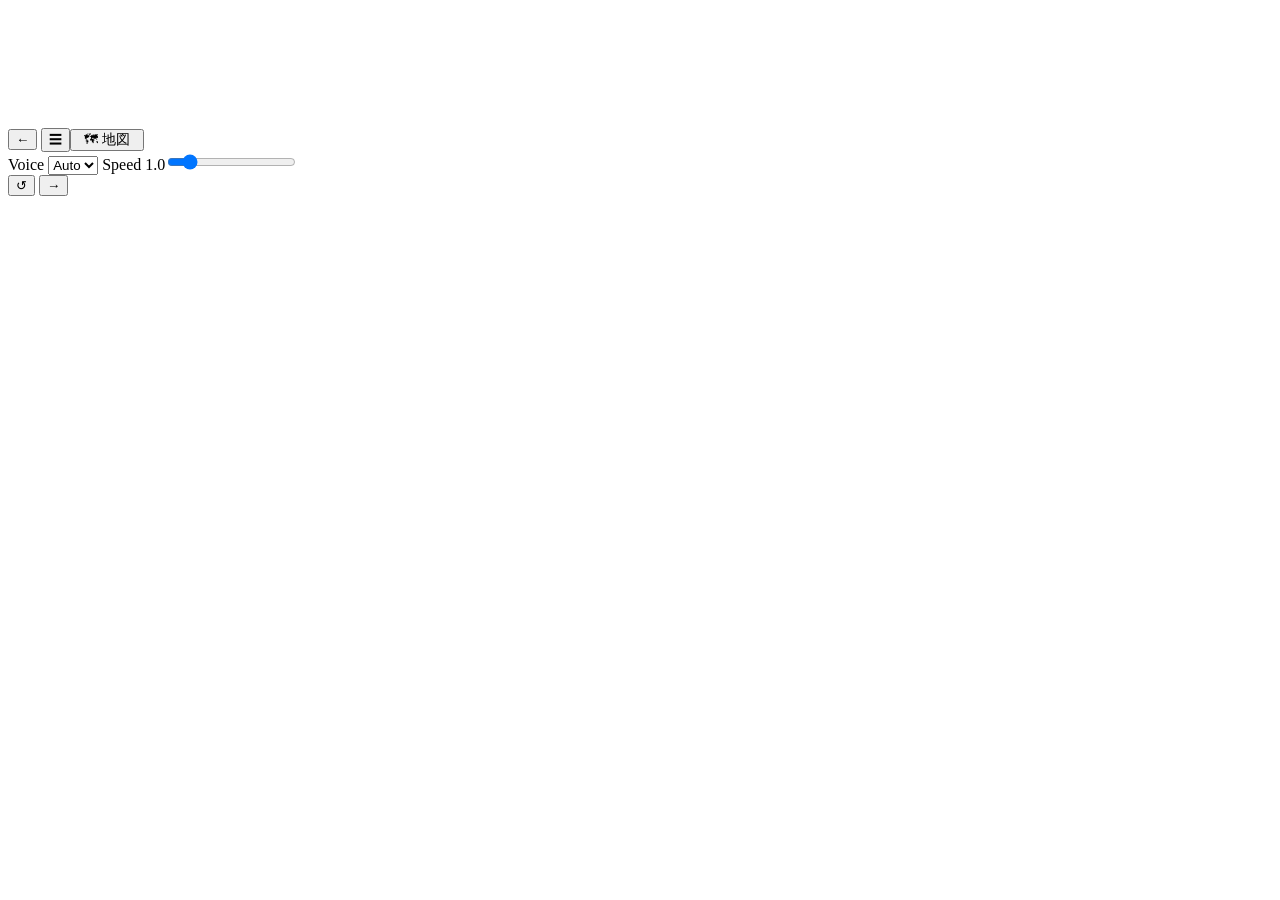
==== commit ecfd6007: "Mark Clover Lesson 9 runtime ready" ====
--- a/index.html
+++ b/index.html
@@ -4,1541 +4,38 @@
 <meta charset="utf-8">
 <meta name="viewport" content="width=device-width,initial-scale=1,viewport-fit=cover">
 <meta name="theme-color" content="#172033">
-<title>Clover Lesson9</title>
-<style>
-
-:root{--ink:#172033;--navy:#15223a;--paper:#fffdf8;--cream:#f4eee5;--line:#dfd5c7;--muted:#687489;--gold:#f2b24b;--green:#2e7d57;--red:#b94b42;--blue:#377ca8;--violet:#6b5aa7;--shadow:0 22px 60px rgba(34,31,26,.18)}
-*{box-sizing:border-box}html,body{margin:0;min-height:100%;background:#ded6cc;color:var(--ink);font-family:-apple-system,BlinkMacSystemFont,"Segoe UI","Noto Sans JP",sans-serif}body{display:grid;place-items:center;padding:0}.app{width:100vw;min-height:100vh;display:grid;place-items:center;outline:none}.stage{position:relative;width:min(100vw,calc(100vh * 16 / 9));aspect-ratio:16/9;overflow:hidden;background:radial-gradient(circle at 90% 12%,rgba(242,178,75,.18),transparent 25%),radial-gradient(circle at 8% 86%,rgba(83,155,199,.16),transparent 28%),linear-gradient(135deg,#fffdf8,#f5eee4);box-shadow:var(--shadow);padding:clamp(22px,3.3vw,54px);padding-bottom:clamp(74px,7.3vw,104px)}
-.stage.clickable{cursor:pointer}.topline{display:flex;align-items:center;gap:14px;margin-bottom:12px}.qno{font-weight:900;letter-spacing:.06em;color:#a45d17;background:#fff4dc;border:1px solid #efd5a2;border-radius:999px;padding:7px 13px;font-size:clamp(13px,1.4vw,18px)}.section{color:var(--muted);font-weight:800;font-size:clamp(13px,1.4vw,18px)}h1{margin:0 0 16px;font-family:Georgia,"Yu Mincho",serif;color:var(--navy);font-size:clamp(29px,3.2vw,47px);line-height:1.12;letter-spacing:-.025em}.question-card{background:var(--navy);color:#fff;border-radius:22px;padding:clamp(15px,2vw,25px) clamp(18px,2.4vw,31px);box-shadow:0 18px 42px rgba(21,34,58,.16);position:relative}.question{font-size:clamp(20px,2.15vw,31px);line-height:1.36;font-weight:850;margin:0;padding-right:68px}.choice-grid{display:flex;flex-wrap:wrap;gap:8px 10px;margin-top:13px}.choice{font-size:clamp(14px,1.45vw,20px);font-weight:800;border:1px solid rgba(255,255,255,.25);background:rgba(255,255,255,.09);border-radius:999px;padding:7px 12px}.choice.correct-choice{background:rgba(72,177,116,.28);border-color:#9ae0b4}.audio-btn{border:1px solid rgba(255,255,255,.3);background:rgba(255,255,255,.12);color:#fff;border-radius:999px;min-width:46px;height:46px;font-weight:900;cursor:pointer}.question-card .audio-btn{position:absolute;right:18px;top:18px}.content{margin-top:16px;min-height:0}.stage-panel{background:rgba(255,255,255,.91);border:1px solid var(--line);border-radius:22px;padding:clamp(15px,1.8vw,24px);box-shadow:0 13px 35px rgba(72,53,29,.07)}.panel-label{display:inline-flex;align-items:center;gap:8px;font-weight:950;font-size:clamp(14px,1.4vw,18px);letter-spacing:.03em;margin-bottom:10px}.panel-label.answer{color:#9a5c00}.panel-label.reason{color:var(--green)}.panel-label.wrong{color:var(--red)}.panel-label.translation{color:var(--blue)}.panel-label.output{color:var(--violet)}.answer-main{font-size:clamp(24px,2.7vw,40px);font-weight:950;color:var(--navy);line-height:1.25;margin:2px 0 8px}.completed{font-size:clamp(17px,1.8vw,25px);line-height:1.4;font-weight:800;color:#263752;background:#f5f8fb;border-left:6px solid var(--blue);border-radius:12px;padding:12px 16px;margin-top:10px}.bullets{margin:2px 0 0;padding-left:1.2em}.bullets li{font-size:clamp(16px,1.55vw,21px);line-height:1.48;margin:0 0 8px}.method{margin-top:12px;padding:11px 14px;border-radius:13px;background:#eef6ef;border:1px solid #cfe3d4;font-size:clamp(14px,1.35vw,18px);line-height:1.5;font-weight:750}.wrong-list{display:grid;gap:8px}.wrong-item{padding:10px 13px;background:#fff3f0;border:1px solid #eed0ca;border-radius:13px;font-size:clamp(14px,1.42vw,19px);line-height:1.4}.jp-translation{font-family:Georgia,"Yu Mincho",serif;font-size:clamp(23px,2.45vw,36px);line-height:1.55;font-weight:800;color:#24344b;margin:4px 0}.output-cue{font-family:Georgia,"Yu Mincho",serif;font-size:clamp(21px,2.2vw,32px);line-height:1.5;font-weight:800;background:#f5f1ff;border:1px solid #d9d0f1;border-radius:16px;padding:14px 18px}.output-actions{display:flex;gap:10px;flex-wrap:wrap;margin-top:12px}.action-btn{border:0;border-radius:999px;padding:11px 17px;background:var(--navy);color:#fff;font-weight:900;font-size:15px;cursor:pointer}.action-btn.secondary{background:#fff;color:var(--navy);border:1px solid #c9cdd4}.hidden-answer{margin-top:10px;padding:10px 14px;border-radius:12px;background:#fff;border:1px dashed #b5adc9;font-size:clamp(16px,1.55vw,21px);font-weight:800}.intro{display:grid;align-content:center;height:100%;max-width:1040px}.intro .eyebrow{font-size:clamp(15px,1.5vw,20px);font-weight:950;letter-spacing:.16em;color:#d08b26}.intro h1{font-size:clamp(48px,6.1vw,86px);color:#fff}.cover-stage{background:radial-gradient(circle at 78% 18%,rgba(242,178,75,.31),transparent 28%),radial-gradient(circle at 15% 85%,rgba(116,183,156,.30),transparent 30%),linear-gradient(135deg,#13213a,#244464 68%,#486b84);color:#fff}.intro p{font-size:clamp(20px,2.25vw,31px);line-height:1.55;color:#f9ecd7;max-width:980px}.guide-grid{display:grid;grid-template-columns:repeat(3,1fr);gap:14px;margin-top:20px}.guide-card{background:rgba(255,255,255,.91);border:1px solid var(--line);border-radius:18px;padding:18px}.guide-card b{display:block;font-size:clamp(18px,1.8vw,24px);color:var(--navy);margin-bottom:6px}.guide-card p{margin:0;font-size:clamp(14px,1.35vw,18px);line-height:1.45;color:#40506a}.stage-hint{position:absolute;right:28px;bottom:86px;color:#7d8796;font-size:12px;font-weight:800;opacity:.72}.toolbar{position:fixed;left:50%;bottom:max(10px,env(safe-area-inset-bottom));transform:translateX(-50%);z-index:20;display:flex;align-items:center;gap:8px;background:rgba(23,32,51,.94);color:#fff;padding:8px 10px;border-radius:18px;box-shadow:0 13px 36px rgba(0,0,0,.26);backdrop-filter:blur(10px);max-width:calc(100vw - 16px)}.icon-btn{border:1px solid rgba(255,255,255,.18);background:rgba(255,255,255,.08);color:#fff;border-radius:12px;min-width:42px;height:42px;font-size:20px;font-weight:900;cursor:pointer}.icon-btn.primary{background:var(--gold);color:#4b3109;border-color:#f8cb7a}.progress-wrap{min-width:120px}.counter{display:block;font-size:12px;font-weight:900;color:#dfe7f2;margin-bottom:4px;text-align:center}.step-dots{display:flex;justify-content:center;gap:5px}.step-dot{width:8px;height:8px;border-radius:50%;background:#58647a}.step-dot.on{background:#ffd169}.voice-controls{display:flex;align-items:center;gap:8px;font-size:11px;font-weight:800;color:#dce5f0}.voice-controls label{display:flex;align-items:center;gap:5px}.voice-controls select{background:#26344d;color:#fff;border:1px solid #4b5a72;border-radius:8px;padding:5px}.voice-controls input{width:92px}.drawer{position:fixed;inset:0;background:rgba(10,15,24,.5);z-index:50;display:grid;place-items:center;padding:20px}.drawer-card{width:min(900px,96vw);max-height:84vh;overflow:auto;background:#fffdf8;border-radius:22px;box-shadow:0 30px 80px rgba(0,0,0,.32)}.drawer-head{position:sticky;top:0;display:flex;justify-content:space-between;align-items:center;padding:14px 18px;background:#172033;color:#fff;z-index:2}.question-list{padding:14px;display:grid;grid-template-columns:repeat(4,1fr);gap:9px}.jump-btn{border:1px solid var(--line);background:#fff;border-radius:12px;padding:10px;text-align:left;font-weight:800;color:#26344b;cursor:pointer}.jump-btn small{display:block;color:#7a8495;margin-top:4px;font-weight:700}.toast{position:fixed;top:16px;left:50%;transform:translateX(-50%);z-index:80;background:#172033;color:#fff;border-radius:999px;padding:10px 16px;font-size:13px;font-weight:800;box-shadow:0 12px 30px rgba(0,0,0,.24)}
-@media(max-width:900px){.voice-controls label:first-child{display:none}.question-list{grid-template-columns:repeat(2,1fr)}.guide-grid{grid-template-columns:1fr 1fr}.toolbar{gap:5px}.progress-wrap{min-width:92px}.voice-controls input{width:70px}}
-@media(max-width:620px){.stage{width:100vw;min-height:100vh;aspect-ratio:auto;padding:18px 16px 92px;overflow:auto}.question{padding-right:54px}.guide-grid{grid-template-columns:1fr}.voice-controls{display:none}.toolbar{width:calc(100vw - 12px);justify-content:space-between}.stage-hint{display:none}.question-list{grid-template-columns:1fr 1fr}.app{display:block}.cover-stage{min-height:100vh}.intro{min-height:calc(100vh - 130px)}}
-@media(prefers-reduced-motion:reduce){*{scroll-behavior:auto!important}}
-
-.drawer[hidden]{display:none!important}
-.toast[hidden]{display:none!important}
-
-</style>
+<title>Clover Lesson 9</title>
+<link rel="stylesheet" href="https://branzfamily01.github.io/english-classroom/_engine/v1/engine.css">
+<link rel="stylesheet" href="lesson09-v1.css">
+<script>
+window.LESSON_META={"schemaVersion":1,"id":"clover.lesson9","title":"Clover Lesson 9","series":"Clover","lesson":"9","grade":3,"subject":"English","engine":"v1","status":"ready","questionCount":40,"formats":["blank","choice","order","translate","write"],"teacherMode":true,"studentExport":true,"features":["concept-map","question-diagrams","small-step-hints","completed-sentence-after-check","backup-technique","final-check"]};
+</script>
 </head>
 <body>
-<div id="app" class="app" tabindex="0" aria-label="Clover Lesson9 授業用クリック型スライド">
+<div id="app" class="app" tabindex="0">
   <main class="stage" id="stage" aria-live="polite"></main>
   <div class="toolbar" aria-label="スライド操作">
-    <button class="icon-btn" id="prevBtn" type="button" aria-label="前の問題">←</button>
+    <button class="icon-btn" id="prevBtn" type="button" aria-label="前の画面">←</button>
     <button class="icon-btn" id="menuBtn" type="button" aria-label="問題一覧">☰</button>
-    <div class="progress-wrap" aria-label="進行状況">
-      <span id="slideCounter" class="counter"></span>
-      <div id="stepDots" class="step-dots"></div>
-    </div>
+    <div class="progress-wrap" aria-label="進行状況"><span id="slideCounter" class="counter"></span><div id="stepDots" class="step-dots"></div></div>
     <div class="voice-controls">
-      <label>Voice
-        <select id="voiceMode" aria-label="英語音声">
-          <option value="auto">Auto</option><option value="en-US">US</option><option value="en-GB">UK</option>
-        </select>
-      </label>
-      <label>Speed <span id="rateValue">1.0</span>
-        <input id="rate" type="range" min="0.7" max="3" step="0.1" value="1.0" aria-label="読み上げ速度">
-      </label>
+      <label>Voice <select id="voiceMode" aria-label="英語音声"><option value="auto">Auto</option><option value="en-US">US</option><option value="en-GB">UK</option></select></label>
+      <label>Speed <span id="rateValue">1.0</span><input id="rate" type="range" min="0.7" max="3" step="0.1" value="1.0" aria-label="読み上げ速度"></label>
     </div>
     <button class="icon-btn" id="resetBtn" type="button" aria-label="この問題を最初に戻す">↺</button>
-    <button class="icon-btn primary" id="nextBtn" type="button" aria-label="次の段階">→</button>
+    <button class="icon-btn primary" id="nextBtn" type="button" aria-label="次の画面">→</button>
   </div>
-  <div id="drawer" class="drawer" hidden>
-    <div class="drawer-card" role="dialog" aria-modal="true" aria-label="問題一覧">
-      <div class="drawer-head"><strong>Clover Lesson9 問題一覧</strong><button id="closeDrawer" type="button" class="icon-btn">×</button></div>
-      <div id="questionList" class="question-list"></div>
-    </div>
-  </div>
+  <div id="drawer" class="drawer" hidden><div class="drawer-card" role="dialog" aria-modal="true" aria-label="問題一覧"><div class="drawer-head"><strong id="drawerTitle">問題一覧</strong><button id="closeDrawer" type="button" class="icon-btn">×</button></div><div id="questionList" class="question-list"></div></div></div>
   <div id="toast" class="toast" hidden></div>
 </div>
-<script>
-window.LESSON9_DATA = [
-  {
-    "key": "1-(1)",
-    "section": 1,
-    "sectionName": "文法・語法",
-    "title": "Question 1-(1)",
-    "focus": "help + O + 原形",
-    "question": "Special features help camels (　　) in the desert.",
-    "choices": [
-      "①survival",
-      "②survived",
-      "③survive",
-      "④survivor"
-    ],
-    "answer": "survive",
-    "completed": "Special features help camels survive in the desert.",
-    "correct": [
-      "help + O + 原形不定詞で「Oが〜するのを助ける」。camels の後ろには動詞の原形 survive が必要。",
-      "意味は「特殊な特徴が、ラクダが砂漠で生き延びるのを助ける」。"
-    ],
-    "wrong": [
-      "① survival は名詞「生存」。help camels survival とは言えない。",
-      "② survived は過去形・過去分詞。help + O の後ろに過去形は置けない。",
-      "④ survivor は名詞「生存者」。ラクダ自身を表す名詞で、動作を表せない。"
-    ],
-    "reuse": [
-      "help + O + 原形 / help O to do の両方を押さえる。"
-    ],
-    "translation": "特殊な身体的特徴は、ラクダが砂漠で生き延びるのに役立つ。",
-    "method": "① 空所の直前・直後を見て必要な品詞・形を決める。② この問題の核となる構文を当てはめる。③ 最後に文全体の意味が自然か確認する。",
-    "questionAudio": "Special features help camels  blank  in the desert.",
-    "answerAudio": "Special features help camels survive in the desert."
-  },
-  {
-    "key": "1-(2)",
-    "section": 1,
-    "sectionName": "文法・語法",
-    "title": "Question 1-(2)",
-    "focus": "seem to have p.p.",
-    "question": "The traffic accident (　　) to have been the result of bad road repairs.",
-    "choices": [
-      "①caused",
-      "②occurred",
-      "③seems",
-      "④suggests"
-    ],
-    "answer": "seems",
-    "completed": "The traffic accident seems to have been the result of bad road repairs.",
-    "correct": [
-      "seem to have been で「〜だったようだ」。to have been は述語動詞ではなく seem に続く形。",
-      "主語 The traffic accident に対する述語動詞が必要なので seems が入る。"
-    ],
-    "wrong": [
-      "① caused は他動詞で目的語が必要。「事故が〜を引き起こした」なら caused something。",
-      "② occurred は自動詞「起こった」だが、occurred to have been という構文は不可。",
-      "④ suggests は他動詞で that節や名詞を目的語に取る。suggests to have been は不可。"
-    ],
-    "reuse": [
-      "seem / appear + to have p.p. = 過去に〜だったようだ。"
-    ],
-    "translation": "その交通事故は、ずさんな道路補修の結果だったようだ。",
-    "method": "① 空所の直前・直後を見て必要な品詞・形を決める。② この問題の核となる構文を当てはめる。③ 最後に文全体の意味が自然か確認する。",
-    "questionAudio": "The traffic accident  blank  to have been the result of bad road repairs.",
-    "answerAudio": "The traffic accident seems to have been the result of bad road repairs."
-  },
-  {
-    "key": "1-(3)",
-    "section": 1,
-    "sectionName": "文法・語法",
-    "title": "Question 1-(3)",
-    "focus": "How + 形容詞 + of 人",
-    "question": "(　　) of me to make such a simple mistake!",
-    "choices": [
-      "①What stupid",
-      "②What a stupid",
-      "③How stupid",
-      "④How a stupid"
-    ],
-    "answer": "How stupid",
-    "completed": "How stupid of me to make such a simple mistake!",
-    "correct": [
-      "stupid は形容詞。形容詞を直接感嘆するなら How + 形容詞。",
-      "It was stupid of me to make ... を感嘆文にした形。"
-    ],
-    "wrong": [
-      "① What の後ろには基本的に名詞を含む語句が必要。stupid だけでは不可。",
-      "② What a stupid の後ろに名詞がない。What a stupid mistake! なら可。",
-      "④ How の後ろに a は置かない。How stupid a mistake! のような特殊形なら名詞まで必要。"
-    ],
-    "reuse": [
-      "How + 形容詞 / What + (a) + 形容詞 + 名詞 を対比。"
-    ],
-    "translation": "こんな単純な間違いをするなんて、私はなんて愚かなんだろう。",
-    "method": "① 空所の直前・直後を見て必要な品詞・形を決める。② この問題の核となる構文を当てはめる。③ 最後に文全体の意味が自然か確認する。",
-    "questionAudio": " blank  of me to make such a simple mistake!",
-    "answerAudio": "How stupid of me to make such a simple mistake!"
-  },
-  {
-    "key": "1-(4)",
-    "section": 1,
-    "sectionName": "文法・語法",
-    "title": "Question 1-(4)",
-    "focus": "would = 過去の習慣",
-    "question": "Whenever my parents went out in the evening, I (　　) the job of taking care of my younger brother.",
-    "choices": [
-      "①had better get",
-      "②must have gotten",
-      "③might get",
-      "④should get",
-      "⑤would get"
-    ],
-    "answer": "would get",
-    "completed": "Whenever my parents went out in the evening, I would get the job of taking care of my younger brother.",
-    "correct": [
-      "Whenever ... went out「〜するたびに」と過去の反復場面。would + 動詞原形で「よく〜したものだった」。",
-      "get the job は「その役目を引き受ける／任される」。"
-    ],
-    "wrong": [
-      "① had better は「〜したほうがよい」という助言で、過去の反復には合わない。",
-      "② must have gotten は「〜したに違いない」という過去推量で、習慣ではない。",
-      "③ might get は「〜するかもしれない」で不確実な可能性。Whenever と相性が悪い。",
-      "④ should get は「〜すべき」で義務・助言。過去の習慣を表せない。"
-    ],
-    "reuse": [
-      "used to は「以前は〜した」。would は過去の反復行為に強い。"
-    ],
-    "translation": "両親が夕方外出するときはいつも、私は弟の世話をする役目を任されたものだった。",
-    "method": "① 空所の直前・直後を見て必要な品詞・形を決める。② この問題の核となる構文を当てはめる。③ 最後に文全体の意味が自然か確認する。",
-    "questionAudio": "Whenever my parents went out in the evening, I  blank  the job of taking care of my younger brother.",
-    "answerAudio": "Whenever my parents went out in the evening, I would get the job of taking care of my younger brother."
-  },
-  {
-    "key": "1-(5)",
-    "section": 1,
-    "sectionName": "文法・語法",
-    "title": "Question 1-(5)",
-    "focus": "none of = 全体否定",
-    "question": "These books are all Tom’s. (　　) of them belong to me.",
-    "choices": [
-      "①All",
-      "②Some",
-      "③None",
-      "④Few"
-    ],
-    "answer": "None",
-    "completed": "These books are all Tom’s. None of them belong to me.",
-    "correct": [
-      "前文で「本はすべてTomのもの」とあるので、後文は「私のものは1つもない」。",
-      "None of them = それらのどれも〜ない。belong to me は「私のものである」。"
-    ],
-    "wrong": [
-      "① All だと「全部私のもの」で前文と矛盾。",
-      "② Some だと「いくつかは私のもの」で前文と矛盾。",
-      "④ Few は「ほとんどない」だが、ゼロとは限らない。all Tom’s なら none が最も正確。"
-    ],
-    "reuse": [
-      "none = not any。few は少数存在する可能性を残す。"
-    ],
-    "translation": "これらの本は全部トムのものだ。私のものは1冊もない。",
-    "method": "① 空所の直前・直後を見て必要な品詞・形を決める。② この問題の核となる構文を当てはめる。③ 最後に文全体の意味が自然か確認する。",
-    "questionAudio": "These books are all Tom’s.  blank  of them belong to me.",
-    "answerAudio": "These books are all Tom’s. None of them belong to me."
-  },
-  {
-    "key": "1-(6)",
-    "section": 1,
-    "sectionName": "文法・語法",
-    "title": "Question 1-(6)",
-    "focus": "if any",
-    "question": "He had little, if (　　), interest in international politics.",
-    "choices": [
-      "①any",
-      "②much",
-      "③none",
-      "④some"
-    ],
-    "answer": "any",
-    "completed": "He had little, if any, interest in international politics.",
-    "correct": [
-      "if any は「たとえあるとしても」。little, if any, interest = 興味はあるとしてもほとんどない。",
-      "挿入句として丸ごと覚える。"
-    ],
-    "wrong": [
-      "② if much とは言わない。much は肯定的な量で、little と衝突する。",
-      "③ if none は構文として不自然。none なら「全くない」で little と重複。",
-      "④ if some は「いくらかあるなら」になり、little, if any の定型から外れる。"
-    ],
-    "reuse": [
-      "little, if any / few, if any は頻出。"
-    ],
-    "translation": "彼は国際政治に、あったとしてもほとんど関心がなかった。",
-    "method": "① 空所の直前・直後を見て必要な品詞・形を決める。② この問題の核となる構文を当てはめる。③ 最後に文全体の意味が自然か確認する。",
-    "questionAudio": "He had little, if  blank , interest in international politics.",
-    "answerAudio": "He had little, if any, interest in international politics."
-  },
-  {
-    "key": "1-(7)",
-    "section": 1,
-    "sectionName": "文法・語法",
-    "title": "Question 1-(7)",
-    "focus": "That is why",
-    "question": "That was (　　) my mother didn’t think much of him.",
-    "choices": [
-      "①which",
-      "②how",
-      "③what",
-      "④why"
-    ],
-    "answer": "why",
-    "completed": "That was why my mother didn’t think much of him.",
-    "correct": [
-      "That is why S V = そういうわけでSはVする。理由から結果へつなぐ表現。",
-      "didn’t think much of him = 彼をあまりよく思っていなかった。"
-    ],
-    "wrong": [
-      "① which は先行詞を受ける関係代名詞だが、That was which ... とはならない。",
-      "② how は「どのように」で方法。理由を表せない。",
-      "③ what は「何／〜すること」。That was what ... なら後ろに目的語の欠けが必要だが、文は完全文。"
-    ],
-    "reuse": [
-      "That is because S V は「それはSがVだから」。why と because の方向に注意。"
-    ],
-    "translation": "それが、母が彼をあまりよく思っていなかった理由だった。",
-    "method": "① 空所の直前・直後を見て必要な品詞・形を決める。② この問題の核となる構文を当てはめる。③ 最後に文全体の意味が自然か確認する。",
-    "questionAudio": "That was  blank  my mother didn’t think much of him.",
-    "answerAudio": "That was why my mother didn’t think much of him."
-  },
-  {
-    "key": "1-(8)",
-    "section": 1,
-    "sectionName": "文法・語法",
-    "title": "Question 1-(8)",
-    "focus": "another + 数量",
-    "question": "I spent 30 minutes trying to finish my assignment, and I need (　　) 30 minutes to finish it.",
-    "choices": [
-      "①other",
-      "②more",
-      "③most",
-      "④another"
-    ],
-    "answer": "another",
-    "completed": "I spent 30 minutes trying to finish my assignment, and I need another 30 minutes to finish it.",
-    "correct": [
-      "another + 数量で「さらに〜、もう〜」。another 30 minutes = もう30分。",
-      "30 minutes はまとまりとして単数的に扱われる数量表現。"
-    ],
-    "wrong": [
-      "① other は other 30 minutes とは言わない。other + 複数名詞なら「ほかの」。",
-      "② more は 30 more minutes なら可だが、more 30 minutes は語順が違う。",
-      "③ most は「最も多くの／大部分の」で意味不適。"
-    ],
-    "reuse": [
-      "another two days / another ten dollars も同じ。"
-    ],
-    "translation": "課題を終わらせようと30分費やしたが、終えるにはさらに30分必要だ。",
-    "method": "① 空所の直前・直後を見て必要な品詞・形を決める。② この問題の核となる構文を当てはめる。③ 最後に文全体の意味が自然か確認する。",
-    "questionAudio": "I spent 30 minutes trying to finish my assignment, and I need  blank  30 minutes to finish it.",
-    "answerAudio": "I spent 30 minutes trying to finish my assignment, and I need another 30 minutes to finish it."
-  },
-  {
-    "key": "1-(9)",
-    "section": 1,
-    "sectionName": "文法・語法",
-    "title": "Question 1-(9)",
-    "focus": "助動詞 need",
-    "question": "Why (　　) go through the same process?",
-    "choices": [
-      "①need he",
-      "②needs he",
-      "③need he to",
-      "④does he need"
-    ],
-    "answer": "need he",
-    "completed": "Why need he go through the same process?",
-    "correct": [
-      "need は疑問文・否定文で助動詞として使える。助動詞なら Why need he go ...? の語順で、後ろは動詞原形。",
-      "意味は「なぜ彼は同じ手順を踏む必要があるのか」。"
-    ],
-    "wrong": [
-      "② needs he は一般動詞の三単現と疑問文語順が混ざっている。",
-      "③ 助動詞 need の後ろに to は不要。need he to go は不可。",
-      "④ does he need だけでは後ろに to go が必要。does he need to go なら可。"
-    ],
-    "reuse": [
-      "助動詞 need + 原形 / 一般動詞 need to do を区別。"
-    ],
-    "translation": "なぜ彼は同じ手続きを踏む必要があるのか。",
-    "method": "① 空所の直前・直後を見て必要な品詞・形を決める。② この問題の核となる構文を当てはめる。③ 最後に文全体の意味が自然か確認する。",
-    "questionAudio": "Why  blank  go through the same process?",
-    "answerAudio": "Why need he go through the same process?"
-  },
-  {
-    "key": "1-(10)",
-    "section": 1,
-    "sectionName": "文法・語法",
-    "title": "Question 1-(10)",
-    "focus": "所有格 whose",
-    "question": "It’s interesting to meet people (　　) culture differs from our own.",
-    "choices": [
-      "①who",
-      "②whose",
-      "③whom",
-      "④which"
-    ],
-    "answer": "whose",
-    "completed": "It’s interesting to meet people whose culture differs from our own.",
-    "correct": [
-      "people と culture の関係は people’s culture「人々の文化」。所有関係なので whose。",
-      "differs の主語は culture。空所は culture を修飾する所有格が必要。"
-    ],
-    "wrong": [
-      "① who は主格で人を受けるが、直後に名詞 culture があるため不可。",
-      "③ whom は目的格。後ろの文で目的語が欠けていない。",
-      "④ which は物を受ける主格・目的格。人の所有格には使えない。"
-    ],
-    "reuse": [
-      "whose + 名詞 + V の形を見たら所有格と判断。"
-    ],
-    "translation": "自分たちの文化とは異なる文化を持つ人々に会うのは興味深い。",
-    "method": "① 空所の直前・直後を見て必要な品詞・形を決める。② この問題の核となる構文を当てはめる。③ 最後に文全体の意味が自然か確認する。",
-    "questionAudio": "It’s interesting to meet people  blank  culture differs from our own.",
-    "answerAudio": "It’s interesting to meet people whose culture differs from our own."
-  },
-  {
-    "key": "1-(11)",
-    "section": 1,
-    "sectionName": "文法・語法",
-    "title": "Question 1-(11)",
-    "focus": "命令文相当, or",
-    "question": "You’d better take a taxi, (　　) you’ll be late.",
-    "choices": [
-      "①and",
-      "②as to",
-      "③or",
-      "④so that"
-    ],
-    "answer": "or",
-    "completed": "You’d better take a taxi, or you’ll be late.",
-    "correct": [
-      "had better は命令・忠告に近い表現。「タクシーに乗ったほうがよい、さもないと遅れる」。",
-      "命令文, or ... = 〜しなさい、さもないと…。"
-    ],
-    "wrong": [
-      "① and なら「そうすれば」の結果になり、遅れるという悪い結果と合わない。",
-      "② as to は「〜に関して」で接続詞としてここに置けない。",
-      "④ so that は「〜するために／その結果」で、前後の警告関係を作れない。"
-    ],
-    "reuse": [
-      "命令文, and = そうすれば / 命令文, or = さもないと。"
-    ],
-    "translation": "タクシーに乗ったほうがいい。さもないと遅刻するよ。",
-    "method": "① 空所の直前・直後を見て必要な品詞・形を決める。② この問題の核となる構文を当てはめる。③ 最後に文全体の意味が自然か確認する。",
-    "questionAudio": "You’d better take a taxi,  blank  you’ll be late.",
-    "answerAudio": "You’d better take a taxi, or you’ll be late."
-  },
-  {
-    "key": "1-(12)",
-    "section": 1,
-    "sectionName": "文法・語法",
-    "title": "Question 1-(12)",
-    "focus": "so + 形容詞 + a + 名詞",
-    "question": "It was (　　) lecture that the auditorium was full.",
-    "choices": [
-      "①a so good",
-      "②such good a",
-      "③so good a",
-      "④such good"
-    ],
-    "answer": "so good a",
-    "completed": "It was so good a lecture that the auditorium was full.",
-    "correct": [
-      "so + 形容詞 + a/an + 単数名詞 + that ... の語順。",
-      "= such a good lecture that ... と言い換え可能。"
-    ],
-    "wrong": [
-      "① a so good lecture は語順不可。冠詞は so good の後ろ。",
-      "② such good a lecture は such の語順不可。such a good lecture が正しい。",
-      "④ such good lecture は単数可算名詞 lecture に冠詞 a が必要。"
-    ],
-    "reuse": [
-      "so good a lecture / such a good lecture をセットで覚える。"
-    ],
-    "translation": "とてもよい講演だったので、講堂は満員だった。",
-    "method": "① 空所の直前・直後を見て必要な品詞・形を決める。② この問題の核となる構文を当てはめる。③ 最後に文全体の意味が自然か確認する。",
-    "questionAudio": "It was  blank  lecture that the auditorium was full.",
-    "answerAudio": "It was so good a lecture that the auditorium was full."
-  },
-  {
-    "key": "1-(13)",
-    "section": 1,
-    "sectionName": "文法・語法",
-    "title": "Question 1-(13)",
-    "focus": "far beyond",
-    "question": "This price is far (　　) the reach of most consumers.",
-    "choices": [
-      "①away",
-      "②beyond",
-      "③out",
-      "④over"
-    ],
-    "answer": "beyond",
-    "completed": "This price is far beyond the reach of most consumers.",
-    "correct": [
-      "beyond the reach of ... = 〜の手の届かないところにある。far beyond で「はるかに超えて」。",
-      "価格が消費者の購買可能範囲を超えている、という意味。"
-    ],
-    "wrong": [
-      "① far away the reach とは言えない。away from なら距離だが意味も構文も違う。",
-      "③ out は out of reach なら可。ただし out the reach は不可。",
-      "④ over the reach という定型はない。over は物理的に上や超過に使うがここでは不自然。"
-    ],
-    "reuse": [
-      "beyond one’s reach / beyond one’s understanding。"
-    ],
-    "translation": "この価格は、ほとんどの消費者には到底手が届かない。",
-    "method": "① 空所の直前・直後を見て必要な品詞・形を決める。② この問題の核となる構文を当てはめる。③ 最後に文全体の意味が自然か確認する。",
-    "questionAudio": "This price is far  blank  the reach of most consumers.",
-    "answerAudio": "This price is far beyond the reach of most consumers."
-  },
-  {
-    "key": "1-(14)",
-    "section": 1,
-    "sectionName": "文法・語法",
-    "title": "Question 1-(14)",
-    "focus": "no less than",
-    "question": "There was an audience of (　　) four thousand at the concert yesterday.",
-    "choices": [
-      "①no less than",
-      "②any less than",
-      "③still more",
-      "④quite a few"
-    ],
-    "answer": "no less than",
-    "completed": "There was an audience of no less than four thousand at the concert yesterday.",
-    "correct": [
-      "no less than + 数量 = 〜もの多くの。4,000人という多さへの驚きを表す。",
-      "= as many as four thousand。"
-    ],
-    "wrong": [
-      "② any less than は比較・否定文で使う語句で、ここでは不可。",
-      "③ still more は「さらに多くの／ましてや」で、直後に数詞を置くこの形には合わない。",
-      "④ quite a few は「かなり多くの」だが、直後に four thousand という正確な数は置けない。"
-    ],
-    "reuse": [
-      "no more than = 〜しか / no less than = 〜も。"
-    ],
-    "translation": "昨日のコンサートには4,000人もの観客がいた。",
-    "method": "① 空所の直前・直後を見て必要な品詞・形を決める。② この問題の核となる構文を当てはめる。③ 最後に文全体の意味が自然か確認する。",
-    "questionAudio": "There was an audience of  blank  four thousand at the concert yesterday.",
-    "answerAudio": "There was an audience of no less than four thousand at the concert yesterday."
-  },
-  {
-    "key": "1-(15)",
-    "section": 1,
-    "sectionName": "文法・語法",
-    "title": "Question 1-(15)",
-    "focus": "as = 〜するにつれて",
-    "question": "My father has become more easily moved to tears (　　) he has gotten older.",
-    "choices": [
-      "①as",
-      "②if",
-      "③when",
-      "④while"
-    ],
-    "answer": "as",
-    "completed": "My father has become more easily moved to tears as he has gotten older.",
-    "correct": [
-      "as S V は「SがVするにつれて」。年をとるにつれて涙もろくなる、という比例的変化。",
-      "has become と has gotten older の変化が並行している。"
-    ],
-    "wrong": [
-      "② if は条件「もし〜なら」で不自然。年をとることは仮定ではない。",
-      "③ when は「〜するとき」で一時点の印象が強く、変化の比例を出しにくい。",
-      "④ while は「〜している間／一方で」。同時進行や対比で、比例変化ではない。"
-    ],
-    "reuse": [
-      "as = 理由・時・比例。ここでは比例「〜につれて」。"
-    ],
-    "translation": "父は年を取るにつれて、以前より涙もろくなった。",
-    "method": "① 空所の直前・直後を見て必要な品詞・形を決める。② この問題の核となる構文を当てはめる。③ 最後に文全体の意味が自然か確認する。",
-    "questionAudio": "My father has become more easily moved to tears  blank  he has gotten older.",
-    "answerAudio": "My father has become more easily moved to tears as he has gotten older."
-  },
-  {
-    "key": "2-(1)",
-    "section": 2,
-    "sectionName": "語句・熟語",
-    "title": "Question 2-(1)",
-    "focus": "stand up for",
-    "question": "I stood up for him during the discussion.",
-    "choices": [
-      "①put up with",
-      "②resisted",
-      "③got offended by",
-      "④supported"
-    ],
-    "answer": "supported",
-    "completed": "I stood up for him during the discussion.",
-    "correct": [
-      "stand up for は「〜を支持する・擁護する」。議論中に彼の味方をしたという意味。"
-    ],
-    "wrong": [
-      "① put up with は「我慢する」。人を支持する意味ではない。",
-      "② resisted は「抵抗した」。むしろ反対方向。",
-      "③ got offended by は「腹を立てた」。感情反応であって支援ではない。"
-    ],
-    "reuse": [
-      "stand up for a friend / stand up for one’s rights。"
-    ],
-    "translation": "議論の間、私は彼を支持した（擁護した）。",
-    "method": "① 下線語句をまず日本語に置き換える。② 選択肢を「近い感じ」ではなく文脈上の同義で比較する。③ 反対語・別場面の語を切る。",
-    "questionAudio": "I stood up for him during the discussion.",
-    "answerAudio": "I stood up for him during the discussion."
-  },
-  {
-    "key": "2-(2)",
-    "section": 2,
-    "sectionName": "語句・熟語",
-    "title": "Question 2-(2)",
-    "focus": "run into",
-    "question": "He ran into Kate in the corridor a few minutes ago.",
-    "choices": [
-      "①unexpectedly met",
-      "②started arguing with",
-      "③was eager to see",
-      "④went away with"
-    ],
-    "answer": "unexpectedly met",
-    "completed": "He ran into Kate in the corridor a few minutes ago.",
-    "correct": [
-      "run into は「偶然会う」。廊下で数分前にケイトにばったり会った。"
-    ],
-    "wrong": [
-      "② started arguing with は「口論を始めた」。run into だけでは争いの意味はない。",
-      "③ was eager to see は「会いたがっていた」。偶然性が消える。",
-      "④ went away with は「一緒に去った」。会った後の行動であり意味が違う。"
-    ],
-    "reuse": [
-      "run into = come across = meet by chance。"
-    ],
-    "translation": "数分前、廊下でケイトにばったり会った。",
-    "method": "① 下線語句をまず日本語に置き換える。② 選択肢を「近い感じ」ではなく文脈上の同義で比較する。③ 反対語・別場面の語を切る。",
-    "questionAudio": "He ran into Kate in the corridor a few minutes ago.",
-    "answerAudio": "He ran into Kate in the corridor a few minutes ago."
-  },
-  {
-    "key": "2-(3)",
-    "section": 2,
-    "sectionName": "語句・熟語",
-    "title": "Question 2-(3)",
-    "focus": "call off",
-    "question": "They decided to call off the outdoor concert because of the approaching typhoon.",
-    "choices": [
-      "①join",
-      "②cancel",
-      "③postpone",
-      "④expect"
-    ],
-    "answer": "cancel",
-    "completed": "They decided to call off the outdoor concert because of the approaching typhoon.",
-    "correct": [
-      "call off は「中止する」。台風接近が理由なので、野外コンサートを取りやめた。"
-    ],
-    "wrong": [
-      "① join は「参加する」。主語 they がコンサートに参加する文ではない。",
-      "③ postpone は「延期する」。中止とは違い、別日に行う含みがある。",
-      "④ expect は「予期する」。decide to expect も意味不自然。"
-    ],
-    "reuse": [
-      "call off a meeting / call off a game。"
-    ],
-    "translation": "接近する台風のため、彼らは野外コンサートを中止することにした。",
-    "method": "① 下線語句をまず日本語に置き換える。② 選択肢を「近い感じ」ではなく文脈上の同義で比較する。③ 反対語・別場面の語を切る。",
-    "questionAudio": "They decided to call off the outdoor concert because of the approaching typhoon.",
-    "answerAudio": "They decided to call off the outdoor concert because of the approaching typhoon."
-  },
-  {
-    "key": "2-(4)",
-    "section": 2,
-    "sectionName": "語句・熟語",
-    "title": "Question 2-(4)",
-    "focus": "make believe",
-    "question": "Sara made believe that she knew everything.",
-    "choices": [
-      "①pretended",
-      "②demanded",
-      "③insisted",
-      "④found"
-    ],
-    "answer": "pretended",
-    "completed": "Sara made believe that she knew everything.",
-    "correct": [
-      "make believe は「〜のふりをする」。実際には知らないのに知っているように振る舞った。"
-    ],
-    "wrong": [
-      "② demanded は「要求した」。that節の内容を要求する意味ではない。",
-      "③ insisted は「主張した」。強く言うだけで、ふりをする意味ではない。",
-      "④ found は「わかった／見つけた」。虚偽の演技ではない。"
-    ],
-    "reuse": [
-      "pretend that S V / pretend to do。"
-    ],
-    "translation": "サラは何でも知っているふりをした。",
-    "method": "① 下線語句をまず日本語に置き換える。② 選択肢を「近い感じ」ではなく文脈上の同義で比較する。③ 反対語・別場面の語を切る。",
-    "questionAudio": "Sara made believe that she knew everything.",
-    "answerAudio": "Sara made believe that she knew everything."
-  },
-  {
-    "key": "2-(5)",
-    "section": 2,
-    "sectionName": "語句・熟語",
-    "title": "Question 2-(5)",
-    "focus": "come up with",
-    "question": "Japanese airlines have come up with some special fares, but America is like heaven as far as cheap air travel is concerned.",
-    "choices": [
-      "①charged",
-      "②taken",
-      "③offered",
-      "④reduced"
-    ],
-    "answer": "offered",
-    "completed": "Japanese airlines have come up with some special fares, but America is like heaven as far as cheap air travel is concerned.",
-    "correct": [
-      "come up with は「考え出す・提案する・提供する」。特別運賃を打ち出した、という文脈。"
-    ],
-    "wrong": [
-      "① charged は「請求した」。fare を請求するとは言えるが special fares を考案した意味にならない。",
-      "② taken は「取った」。運賃を取る意味なら take fares ではなく charge fares。",
-      "④ reduced は「減らした」。安くした可能性はあるが、come up with の直接の同義ではない。"
-    ],
-    "reuse": [
-      "come up with an idea / a plan / a solution。"
-    ],
-    "translation": "日本の航空会社はいくつか特別運賃を打ち出しているが、安い空の旅に関してはアメリカは天国のようだ。",
-    "method": "① 下線語句をまず日本語に置き換える。② 選択肢を「近い感じ」ではなく文脈上の同義で比較する。③ 反対語・別場面の語を切る。",
-    "questionAudio": "Japanese airlines have come up with some special fares, but America is like heaven as far as cheap air travel is concerned.",
-    "answerAudio": "Japanese airlines have come up with some special fares, but America is like heaven as far as cheap air travel is concerned."
-  },
-  {
-    "key": "2-(6)",
-    "section": 2,
-    "sectionName": "語句・熟語",
-    "title": "Question 2-(6)",
-    "focus": "gradually",
-    "question": "Gradually it becomes cooler, giving people a sense of the approach of autumn.",
-    "choices": [
-      "①All of a sudden",
-      "②As a rule",
-      "③Little by little",
-      "④At least"
-    ],
-    "answer": "Little by little",
-    "completed": "Gradually it becomes cooler, giving people a sense of the approach of autumn.",
-    "correct": [
-      "gradually は「徐々に」。秋が近づくにつれて少しずつ涼しくなる。"
-    ],
-    "wrong": [
-      "① All of a sudden は「突然」。gradually の反対。",
-      "② As a rule は「概して」。頻度・一般論で、変化の進み方ではない。",
-      "④ At least は「少なくとも」。程度の下限を表し、徐々にではない。"
-    ],
-    "reuse": [
-      "gradual = 段階的な。"
-    ],
-    "translation": "徐々に涼しくなり、人々に秋の訪れを感じさせる。",
-    "method": "① 下線語句をまず日本語に置き換える。② 選択肢を「近い感じ」ではなく文脈上の同義で比較する。③ 反対語・別場面の語を切る。",
-    "questionAudio": "Gradually it becomes cooler, giving people a sense of the approach of autumn.",
-    "answerAudio": "Gradually it becomes cooler, giving people a sense of the approach of autumn."
-  },
-  {
-    "key": "2-(7)",
-    "section": 2,
-    "sectionName": "語句・熟語",
-    "title": "Question 2-(7)",
-    "focus": "formerly",
-    "question": "He was formerly the president of this company.",
-    "choices": [
-      "①previously",
-      "②officially",
-      "③ceremonially",
-      "④occasionally"
-    ],
-    "answer": "previously",
-    "completed": "He was formerly the president of this company.",
-    "correct": [
-      "formerly は「以前は」。過去の役職を表す。"
-    ],
-    "wrong": [
-      "② officially は「公式に」。事実の公式性であって過去ではない。",
-      "③ ceremonially は「儀礼的に」。式典・形式に関する副詞。",
-      "④ occasionally は「時々」。頻度であり、以前の意味ではない。"
-    ],
-    "reuse": [
-      "formerly = previously / used to be。"
-    ],
-    "translation": "彼は以前、この会社の社長だった。",
-    "method": "① 下線語句をまず日本語に置き換える。② 選択肢を「近い感じ」ではなく文脈上の同義で比較する。③ 反対語・別場面の語を切る。",
-    "questionAudio": "He was formerly the president of this company.",
-    "answerAudio": "He was formerly the president of this company."
-  },
-  {
-    "key": "3-(1)",
-    "section": 3,
-    "sectionName": "同意文完成",
-    "title": "Question 3-(1)",
-    "focus": "have been married for",
-    "question": "They married three years ago. → They have ( b____ ) married ( f____ ) three years.",
-    "choices": [],
-    "answer": "been, for",
-    "completed": "They have been married for three years.",
-    "correct": [
-      "marry は動作「結婚する」。be married は状態「結婚している」。",
-      "three years という期間があるので、現在完了の継続 have been married for three years。"
-    ],
-    "wrong": [
-      "have married for three years は不可。marry は瞬間的な動作なので、期間 for とそのまま結びにくい。",
-      "since three years も不可。since は起点、for は期間。"
-    ],
-    "reuse": [
-      "現在完了 + for + 期間 / since + 起点。"
-    ],
-    "translation": "彼らは3年前に結婚した。＝ 彼らは結婚して3年になる。",
-    "method": "① 元文の意味と時制を保つ。② 空所前後から固定構文を復元する。③ 書き換え後も主語・時制・否定の意味が一致するか確認する。",
-    "questionAudio": "They married three years ago.  .  They have ( b____ ) married ( f____ ) three years.",
-    "answerAudio": "They have been married for three years."
-  },
-  {
-    "key": "3-(2)",
-    "section": 3,
-    "sectionName": "同意文完成",
-    "title": "Question 3-(2)",
-    "focus": "ought to have p.p.",
-    "question": "It is regrettable that you did not visit my friend in Sydney. → You ( o____ ) ( t____ ) have visited my friend in Sydney.",
-    "choices": [],
-    "answer": "ought, to",
-    "completed": "You ought to have visited my friend in Sydney.",
-    "correct": [
-      "「訪ねなかったのは残念」=「訪ねるべきだったのに」。",
-      "ought to have p.p. は「〜すべきだった」。実際にはしなかった含み。"
-    ],
-    "wrong": [
-      "ought have は不可。ought は基本的に to を伴う。",
-      "should visit だと現在・未来の助言で、過去の後悔を表せない。"
-    ],
-    "reuse": [
-      "should have p.p. / ought to have p.p.。"
-    ],
-    "translation": "あなたがシドニーの私の友人を訪ねなかったのは残念だ。＝ 訪ねるべきだったのに。",
-    "method": "① 元文の意味と時制を保つ。② 空所前後から固定構文を復元する。③ 書き換え後も主語・時制・否定の意味が一致するか確認する。",
-    "questionAudio": "It is regrettable that you did not visit my friend in Sydney.  .  You ( o____ ) ( t____ ) have visited my friend in Sydney.",
-    "answerAudio": "You ought to have visited my friend in Sydney."
-  },
-  {
-    "key": "3-(3)",
-    "section": 3,
-    "sectionName": "同意文完成",
-    "title": "Question 3-(3)",
-    "focus": "only to do",
-    "question": "She did her best, but she failed again. → She did her best ( o____ ) to fail again.",
-    "choices": [],
-    "answer": "only",
-    "completed": "She did her best only to fail again.",
-    "correct": [
-      "only to do は「結局〜しただけだった／しかし結果は〜だった」。",
-      "努力したが結果は再び失敗、という逆接の結果を表す。"
-    ],
-    "wrong": [
-      "in order to fail だと「失敗するために努力した」になって不自然。",
-      "so as to fail も目的の意味になり、本文の but と合わない。"
-    ],
-    "reuse": [
-      "only to find / only to discover / only to fail。"
-    ],
-    "translation": "彼女は最善を尽くしたが、また失敗した。＝ 最善を尽くしたものの、結局また失敗した。",
-    "method": "① 元文の意味と時制を保つ。② 空所前後から固定構文を復元する。③ 書き換え後も主語・時制・否定の意味が一致するか確認する。",
-    "questionAudio": "She did her best, but she failed again.  .  She did her best ( o____ ) to fail again.",
-    "answerAudio": "She did her best only to fail again."
-  },
-  {
-    "key": "3-(4)",
-    "section": 3,
-    "sectionName": "同意文完成",
-    "title": "Question 3-(4)",
-    "focus": "Though",
-    "question": "Young as he is, he understands what adults should do in such a case. → ( T____ ) he is young, he understands ...",
-    "choices": [],
-    "answer": "Though",
-    "completed": "Though he is young, he understands what adults should do in such a case.",
-    "correct": [
-      "Young as he is は譲歩「若いけれども」。",
-      "同じ意味を接続詞 Though he is young で表す。"
-    ],
-    "wrong": [
-      "Because he is young なら理由で逆方向。",
-      "If he is young なら条件で、事実としての譲歩にならない。"
-    ],
-    "reuse": [
-      "形容詞 + as + S + V = Though S V ...。"
-    ],
-    "translation": "彼は若いけれど、そのような場合に大人が何をすべきか理解している。",
-    "method": "① 元文の意味と時制を保つ。② 空所前後から固定構文を復元する。③ 書き換え後も主語・時制・否定の意味が一致するか確認する。",
-    "questionAudio": "Young as he is, he understands what adults should do in such a case.  .  ( T____ ) he is young, he understands ...",
-    "answerAudio": "Though he is young, he understands what adults should do in such a case."
-  },
-  {
-    "key": "3-(5)",
-    "section": 3,
-    "sectionName": "同意文完成",
-    "title": "Question 3-(5)",
-    "focus": "keep O C",
-    "question": "I had a headache, so I couldn’t sleep all night. → A headache ( k____ ) me ( a____ ) all night.",
-    "choices": [],
-    "answer": "kept, awake",
-    "completed": "A headache kept me awake all night.",
-    "correct": [
-      "keep + O + C で「OをCの状態にしておく」。",
-      "A headache kept me awake = 頭痛が私を起きたままにした。"
-    ],
-    "wrong": [
-      "kept me wake は不可。wake は動詞で、補語には形容詞 awake が必要。",
-      "made me awake も文法的にはあり得るが、空所と意味では kept が最適。"
-    ],
-    "reuse": [
-      "keep the door open / keep me waiting / keep me awake。"
-    ],
-    "translation": "頭痛がしたので、一晩中眠れなかった。＝ 頭痛のせいで一晩中目が覚めていた。",
-    "method": "① 元文の意味と時制を保つ。② 空所前後から固定構文を復元する。③ 書き換え後も主語・時制・否定の意味が一致するか確認する。",
-    "questionAudio": "I had a headache, so I couldn’t sleep all night.  .  A headache ( k____ ) me ( a____ ) all night.",
-    "answerAudio": "A headache kept me awake all night."
-  },
-  {
-    "key": "4-(1)",
-    "section": 4,
-    "sectionName": "長文空所補充",
-    "title": "Question 4-(1)",
-    "focus": "without having to do",
-    "question": "Happy couples have learned how to be together without (　1　) to do anything at all.",
-    "choices": [
-      "①have",
-      "②having",
-      "③has",
-      "④had"
-    ],
-    "answer": "having",
-    "completed": "Happy couples have learned how to be together without having to do anything at all.",
-    "correct": [
-      "without は前置詞なので、後ろは名詞・動名詞。having to do = しなければならないこと。",
-      "without having to do anything = 何もしなければならないわけではなく。"
-    ],
-    "wrong": [
-      "① have は動詞原形で、前置詞 without の目的語になれない。",
-      "③ has は三単現で文型に合わない。",
-      "④ had は過去形・過去分詞で、ここでは動名詞が必要。"
-    ],
-    "reuse": [
-      "前置詞 + doing。"
-    ],
-    "translation": "幸せなカップルは、何かをしなければならないわけではなくても、一緒にいる方法を身につけている。",
-    "method": "① 空所だけでなく前後の文脈を見る。② 品詞と語順を確定する。③ 段落の主題に合わない選択肢を意味で切る。",
-    "questionAudio": "Happy couples have learned how to be together without  blank  to do anything at all.",
-    "answerAudio": "Happy couples have learned how to be together without having to do anything at all."
-  },
-  {
-    "key": "4-(2)",
-    "section": 4,
-    "sectionName": "長文空所補充",
-    "title": "Question 4-(2)",
-    "focus": "are not about",
-    "question": "Good relationships (　2　) exciting activities.",
-    "choices": [
-      "①are not about",
-      "②about not are",
-      "③not are about",
-      "④not about are"
-    ],
-    "answer": "are not about",
-    "completed": "Good relationships are not about exciting activities.",
-    "correct": [
-      "be about は「本質は〜である」。否定は be動詞 + not。",
-      "Good relationships are not about exciting activities = 良い関係の本質は刺激的な活動ではない。"
-    ],
-    "wrong": [
-      "② about not are は語順が完全に不可。",
-      "③ not are about は否定語の位置が不可。",
-      "④ not about are も be動詞の位置が崩れている。"
-    ],
-    "reuse": [
-      "主語 + be not about + 名詞。"
-    ],
-    "translation": "良い関係の本質は、刺激的な活動にあるのではない。",
-    "method": "① 空所だけでなく前後の文脈を見る。② 品詞と語順を確定する。③ 段落の主題に合わない選択肢を意味で切る。",
-    "questionAudio": "Good relationships  blank  exciting activities.",
-    "answerAudio": "Good relationships are not about exciting activities."
-  },
-  {
-    "key": "4-(3)",
-    "section": 4,
-    "sectionName": "長文空所補充",
-    "title": "Question 4-(3)",
-    "focus": "comfortable",
-    "question": "Good relationships are about people being in the same room at the same time and being (　3　) without doing anything.",
-    "choices": [
-      "①comfort",
-      "②comfortable",
-      "③comforts",
-      "④uncomfortable"
-    ],
-    "answer": "comfortable",
-    "completed": "Good relationships are about people being in the same room at the same time and being comfortable without doing anything.",
-    "correct": [
-      "being の補語になる形容詞が必要。comfortable = 心地よい。",
-      "without doing anything と相性がよく、何もしなくても心地よい関係を表す。"
-    ],
-    "wrong": [
-      "① comfort は名詞・動詞で、ここでは補語形容詞にならない。",
-      "③ comforts は名詞複数または三単現。being の補語として不可。",
-      "④ uncomfortable は「居心地が悪い」で、文全体の主張と逆。"
-    ],
-    "reuse": [
-      "be comfortable with each other。"
-    ],
-    "translation": "良い関係とは、同じ時に同じ部屋にいて、何もしなくても心地よくいられることだ。",
-    "method": "① 空所だけでなく前後の文脈を見る。② 品詞と語順を確定する。③ 段落の主題に合わない選択肢を意味で切る。",
-    "questionAudio": "Good relationships are about people being in the same room at the same time and being  blank  without doing anything.",
-    "answerAudio": "Good relationships are about people being in the same room at the same time and being comfortable without doing anything."
-  },
-  {
-    "key": "4-(4)",
-    "section": 4,
-    "sectionName": "長文空所補充",
-    "title": "Question 4-(4)",
-    "focus": "partner",
-    "question": "Stop trying to entertain your (　4　).",
-    "choices": [
-      "①customer",
-      "②partner",
-      "③movies",
-      "④activities"
-    ],
-    "answer": "partner",
-    "completed": "Stop trying to entertain your partner.",
-    "correct": [
-      "本文全体は relationships / happy couples の話。entertain your partner = 相手を楽しませる。",
-      "次文でも Let your partner ... と続く。"
-    ],
-    "wrong": [
-      "① customer は商売の客。恋愛・人間関係の文脈から外れる。",
-      "③ movies は entertain の目的語として不自然。映画を楽しませるとは言わない。",
-      "④ activities は活動。直前で exciting activities ではないと言っているので文脈不一致。"
-    ],
-    "reuse": [
-      "partner は配偶者・恋人・相手。"
-    ],
-    "translation": "パートナーを楽しませようとするのはやめなさい。",
-    "method": "① 空所だけでなく前後の文脈を見る。② 品詞と語順を確定する。③ 段落の主題に合わない選択肢を意味で切る。",
-    "questionAudio": "Stop trying to entertain your  blank .",
-    "answerAudio": "Stop trying to entertain your partner."
-  },
-  {
-    "key": "4-(5)",
-    "section": 4,
-    "sectionName": "長文空所補充",
-    "title": "Question 4-(5)",
-    "focus": "make O C",
-    "question": "Stop trying to (　5　) your relationship fun and exciting.",
-    "choices": [
-      "①tell",
-      "②achieve",
-      "③make",
-      "④learn"
-    ],
-    "answer": "make",
-    "completed": "Stop trying to make your relationship fun and exciting.",
-    "correct": [
-      "make + O + C = OをCにする。your relationship がO、fun and exciting がC。",
-      "「関係を楽しく刺激的にしようとするのをやめる」。"
-    ],
-    "wrong": [
-      "① tell は tell O C の形ではこの意味にならない。tell your relationship も不自然。",
-      "② achieve は「達成する」で、O C構文を取らない。",
-      "④ learn は「学ぶ」。learn your relationship fun ... とは言えない。"
-    ],
-    "reuse": [
-      "make me happy / make the room clean。"
-    ],
-    "translation": "関係を楽しく刺激的にしようとするのはやめなさい。",
-    "method": "① 空所だけでなく前後の文脈を見る。② 品詞と語順を確定する。③ 段落の主題に合わない選択肢を意味で切る。",
-    "questionAudio": "Stop trying to  blank  your relationship fun and exciting.",
-    "answerAudio": "Stop trying to make your relationship fun and exciting."
-  },
-  {
-    "key": "5-(1)",
-    "section": 5,
-    "sectionName": "整序英作文",
-    "title": "Question 5-(1)",
-    "focus": "what is needed / not only A but B",
-    "question": "よい教師になるには，教える内容だけでなく，教え方も知っていることが必要だ。",
-    "choices": [],
-    "answer": "What is needed to become a good teacher is knowing not only what to teach but how to teach it.",
-    "completed": "What is needed to become a good teacher is knowing not only what to teach but how to teach it.",
-    "correct": [
-      "主語は What is needed to become a good teacher「よい教師になるために必要なこと」。",
-      "補語は knowing ...。not only what to teach but how to teach it を対で並べる。"
-    ],
-    "wrong": [
-      "not only の後ろと but の後ろは同じ形にする。ここでは what to teach / how to teach it。",
-      "is knowing は進行形ではなく、補語の動名詞。"
-    ],
-    "reuse": [
-      "What is needed to become a good teacher is knowing not only what to teach but how to teach it."
-    ],
-    "translation": "よい教師になるには、教える内容だけでなく、教え方も知っていることが必要だ。",
-    "method": "① 日本語を意味のかたまりに分ける。② 主語→述語→目的語・補語の骨格を先に作る。③ この問題の核となる熟語・構文を塊のまま置く。",
-    "questionAudio": "",
-    "answerAudio": "What is needed to become a good teacher is knowing not only what to teach but how to teach it."
-  },
-  {
-    "key": "5-(2)",
-    "section": 5,
-    "sectionName": "整序英作文",
-    "title": "Question 5-(2)",
-    "focus": "let O be p.p.",
-    "question": "公式発表があるまでは，どの記者にもその知らせを公開してはいけない。",
-    "choices": [],
-    "answer": "Don’t let the news be disclosed to any reporters before the official announcement.",
-    "completed": "Don’t let the news be disclosed to any reporters before the official announcement.",
-    "correct": [
-      "Don’t let O do で「Oが〜することを許すな」。",
-      "the news は disclose される側なので be disclosed。to any reporters で「どの記者にも」。"
-    ],
-    "wrong": [
-      "let the news disclosed は不可。let の後ろは原形不定詞なので受動なら be disclosed。",
-      "any は否定文の中で「どの〜にも」と働く。"
-    ],
-    "reuse": [
-      "Don’t let the news be disclosed to any reporters before the official announcement."
-    ],
-    "translation": "公式発表があるまでは、どの記者にもその知らせを公開してはいけない。",
-    "method": "① 日本語を意味のかたまりに分ける。② 主語→述語→目的語・補語の骨格を先に作る。③ この問題の核となる熟語・構文を塊のまま置く。",
-    "questionAudio": "",
-    "answerAudio": "Don’t let the news be disclosed to any reporters before the official announcement."
-  },
-  {
-    "key": "5-(3)",
-    "section": 5,
-    "sectionName": "整序英作文",
-    "title": "Question 5-(3)",
-    "focus": "make yourself understood",
-    "question": "ことばが通じないとどんなに不自由かは，自国語の通じない外国へ行ってみないとわからない。",
-    "choices": [],
-    "answer": "Before you go to a foreign country where your language is not spoken, you cannot realize how inconvenient it is to be unable to make yourself understood.",
-    "completed": "Before you go to a foreign country where your language is not spoken, you cannot realize how inconvenient it is to be unable to make yourself understood.",
-    "correct": [
-      "how inconvenient it is to ... は「〜することがどれほど不便か」。it は形式主語。",
-      "make yourself understood = 自分の言うことを理解してもらう。"
-    ],
-    "wrong": [
-      "make yourself understand だと「自分自身を理解する」になり意味が違う。",
-      "to be unable to ... を how inconvenient it is の真主語として後ろに置く。"
-    ],
-    "reuse": [
-      "Before you go to a foreign country where your language is not spoken, you cannot realize how inconvenient it is to be unable to make yourself understood."
-    ],
-    "translation": "ことばが通じないとどんなに不自由かは、自国語の通じない外国へ行ってみないとわからない。",
-    "method": "① 日本語を意味のかたまりに分ける。② 主語→述語→目的語・補語の骨格を先に作る。③ この問題の核となる熟語・構文を塊のまま置く。",
-    "questionAudio": "",
-    "answerAudio": "Before you go to a foreign country where your language is not spoken, you cannot realize how inconvenient it is to be unable to make yourself understood."
-  },
-  {
-    "key": "5-(4)",
-    "section": 5,
-    "sectionName": "整序英作文",
-    "title": "Question 5-(4)",
-    "focus": "had walked ... when",
-    "question": "私は1マイルも歩かないうちに家に帰りたくなった。",
-    "choices": [],
-    "answer": "I had walked less than a mile when I began feeling like going back home.",
-    "completed": "I had walked less than a mile when I began feeling like going back home.",
-    "correct": [
-      "「帰りたくなった」時点より前に「1マイル未満歩いていた」ので過去完了 had walked。",
-      "feel like -ing = 〜したい気がする。less than a mile = 1マイル未満。"
-    ],
-    "wrong": [
-      "when の前後は時間関係を作る。had walked を began より前の出来事にする。",
-      "feel like to go は不可。like が「気がする」の熟語では feeling like going。"
-    ],
-    "reuse": [
-      "I had walked less than a mile when I began feeling like going back home."
-    ],
-    "translation": "私は1マイルも歩かないうちに家に帰りたくなった。",
-    "method": "① 日本語を意味のかたまりに分ける。② 主語→述語→目的語・補語の骨格を先に作る。③ この問題の核となる熟語・構文を塊のまま置く。",
-    "questionAudio": "",
-    "answerAudio": "I had walked less than a mile when I began feeling like going back home."
-  },
-  {
-    "key": "5-(5)",
-    "section": 5,
-    "sectionName": "整序英作文",
-    "title": "Question 5-(5)",
-    "focus": "not ... until",
-    "question": "失ってみて初めて，持っているものの価値に気づくことがよくある。",
-    "choices": [],
-    "answer": "We often don’t recognize the value of the things we have until we’ve lost them.",
-    "completed": "We often don’t recognize the value of the things we have until we’ve lost them.",
-    "correct": [
-      "not ... until ... = 〜して初めて…する。",
-      "the things we have は目的格関係代名詞 which/that が省略された形。"
-    ],
-    "wrong": [
-      "until の前に否定が必要。「失うまで価値を認識しない」と組む。",
-      "the value of the things の of を落とすと「価値」と「物」の関係が崩れる。"
-    ],
-    "reuse": [
-      "We often don’t recognize the value of the things we have until we’ve lost them."
-    ],
-    "translation": "失ってみて初めて、持っているものの価値に気づくことがよくある。",
-    "method": "① 日本語を意味のかたまりに分ける。② 主語→述語→目的語・補語の骨格を先に作る。③ この問題の核となる熟語・構文を塊のまま置く。",
-    "questionAudio": "",
-    "answerAudio": "We often don’t recognize the value of the things we have until we’ve lost them."
-  },
-  {
-    "key": "5-(6)",
-    "section": 5,
-    "sectionName": "整序英作文",
-    "title": "Question 5-(6)",
-    "focus": "if trained from an early age",
-    "question": "小さな時から教えこむと，イルカは複雑な芸をたくさん覚える。",
-    "choices": [],
-    "answer": "Dolphins can learn many complicated tricks if trained from an early age.",
-    "completed": "Dolphins can learn many complicated tricks if trained from an early age.",
-    "correct": [
-      "if trained は if they are trained の省略。主節の主語 Dolphins と同じなので省略可能。",
-      "from an early age = 幼いころから。many complicated tricks = 複雑な芸をたくさん。"
-    ],
-    "wrong": [
-      "if training だとイルカが訓練する側になりやすい。ここでは訓練される側なので trained。",
-      "from early age は不可。an が必要。"
-    ],
-    "reuse": [
-      "Dolphins can learn many complicated tricks if trained from an early age."
-    ],
-    "translation": "小さな時から教えこむと、イルカは複雑な芸をたくさん覚える。",
-    "method": "① 日本語を意味のかたまりに分ける。② 主語→述語→目的語・補語の骨格を先に作る。③ この問題の核となる熟語・構文を塊のまま置く。",
-    "questionAudio": "",
-    "answerAudio": "Dolphins can learn many complicated tricks if trained from an early age."
-  },
-  {
-    "key": "5-(7)",
-    "section": 5,
-    "sectionName": "整序英作文",
-    "title": "Question 5-(7)",
-    "focus": "Do to others as ...",
-    "question": "他人には自分が他人にしてもらいたいと思っていることをしてあげなさい。",
-    "choices": [],
-    "answer": "Do to others as you would have others do to you.",
-    "completed": "Do to others as you would have others do to you.",
-    "correct": [
-      "Do to others as ... = 〜するように他人にしなさい。",
-      "have + O + 原形 = Oに〜してもらう。would have others do to you = 他人に自分へしてもらいたい。"
-    ],
-    "wrong": [
-      "as は「同じように」。to others と to you の対応を保つ。",
-      "would do others to you では「他人をする」になり目的語関係が崩れる。"
-    ],
-    "reuse": [
-      "Do to others as you would have others do to you."
-    ],
-    "translation": "他人には、自分が他人にしてもらいたいと思っていることをしてあげなさい。",
-    "method": "① 日本語を意味のかたまりに分ける。② 主語→述語→目的語・補語の骨格を先に作る。③ この問題の核となる熟語・構文を塊のまま置く。",
-    "questionAudio": "",
-    "answerAudio": "Do to others as you would have others do to you."
-  },
-  {
-    "key": "5-(8)",
-    "section": 5,
-    "sectionName": "整序英作文",
-    "title": "Question 5-(8)",
-    "focus": "What impressed me most is that ...",
-    "question": "最も印象に残っていることは，マザーテレサがスラム街の人々のために尽くしたことです。",
-    "choices": [],
-    "answer": "What impressed me most is that Mother Teresa devoted herself to the people in the slum.",
-    "completed": "What impressed me most is that Mother Teresa devoted herself to the people in the slum.",
-    "correct": [
-      "What impressed me most が主語。「私を最も感動させたこと」。",
-      "is の補語に that節。devote oneself to ... = 〜に身を捧げる。"
-    ],
-    "wrong": [
-      "Mother Teresa devoted to herself は不可。devote oneself to の再帰代名詞を忘れない。",
-      "to the people in the slum の to は devote と結びつく前置詞。"
-    ],
-    "reuse": [
-      "What impressed me most is that Mother Teresa devoted herself to the people in the slum."
-    ],
-    "translation": "最も印象に残っていることは、マザーテレサがスラム街の人々のために尽くしたことです。",
-    "method": "① 日本語を意味のかたまりに分ける。② 主語→述語→目的語・補語の骨格を先に作る。③ この問題の核となる熟語・構文を塊のまま置く。",
-    "questionAudio": "",
-    "answerAudio": "What impressed me most is that Mother Teresa devoted herself to the people in the slum."
-  }
-];
-
-</script>
-<script>
-
-(()=>{
-const data=window.LESSON9_DATA||[];
-const app=document.getElementById('app'), stage=document.getElementById('stage');
-const prevBtn=document.getElementById('prevBtn'), nextBtn=document.getElementById('nextBtn'), resetBtn=document.getElementById('resetBtn');
-const menuBtn=document.getElementById('menuBtn'), drawer=document.getElementById('drawer'), closeDrawer=document.getElementById('closeDrawer');
-const qList=document.getElementById('questionList'), slideCounter=document.getElementById('slideCounter'), stepDots=document.getElementById('stepDots');
-const rate=document.getElementById('rate'), rateValue=document.getElementById('rateValue'), voiceMode=document.getElementById('voiceMode'), toast=document.getElementById('toast');
-let slideIndex=-2; // -2 cover, -1 guide, 0..39 questions, 40 ending
-let step=0, revealed=false, voices=[];
-const maxStep=5;
-function esc(s=''){return s.replace(/[&<>\"]/g,c=>({'&':'&amp;','<':'&lt;','>':'&gt;','\\':'&#92;','"':'&quot;'}[c]||c));}
-function showToast(msg){toast.textContent=msg;toast.hidden=false;clearTimeout(showToast.t);showToast.t=setTimeout(()=>toast.hidden=true,1800)}
-function loadVoices(){if(!('speechSynthesis' in window))return;voices=speechSynthesis.getVoices()||[]}
-loadVoices(); if('speechSynthesis' in window) speechSynthesis.addEventListener?.('voiceschanged',loadVoices);
-function pickVoice(){const mode=voiceMode.value; const english=voices.filter(v=>/^en[-_]/i.test(v.lang)); if(!english.length)return null; if(mode==='auto')return english.find(v=>/Samantha|Daniel|Google US English|Microsoft.*(Aria|Jenny|Guy)/i.test(v.name))||english[0]; return english.find(v=>v.lang.toLowerCase().startsWith(mode.toLowerCase()))||english[0];}
-function speak(text){if(!text)return showToast('この段階では再生する英文がありません'); if(!('speechSynthesis' in window))return showToast('このブラウザは音声読み上げに対応していません'); speechSynthesis.cancel(); const u=new SpeechSynthesisUtterance(text); u.lang=voiceMode.value==='auto'?'en-US':voiceMode.value; u.rate=Number(rate.value); const v=pickVoice(); if(v)u.voice=v; speechSynthesis.speak(u);}
-function current(){return data[slideIndex]}
-function labelForStep(s){return ['問題','正解','正解の根拠','誤答分析','和訳','Output'][s]||''}
-function makeDots(){stepDots.innerHTML=''; if(slideIndex<0||slideIndex>=data.length)return; for(let i=0;i<=maxStep;i++){const d=document.createElement('span');d.className='step-dot'+(i<=step?' on':'');d.title=labelForStep(i);stepDots.appendChild(d)}}
-function counterText(){if(slideIndex===-2)return 'START'; if(slideIndex===-1)return 'GUIDE'; if(slideIndex===data.length)return 'END'; return `${slideIndex+1} / ${data.length}`}
-function renderCover(){stage.className='stage cover-stage clickable';stage.innerHTML=`<div class="intro"><div class="eyebrow">高校3年 / Clover</div><h1>Clover Lesson9</h1><p>問題を先に考え、クリックするたびに <b>正解 → 根拠 → 誤答分析 → 和訳 → Output</b> へ進む授業用デッキ。英文はブラウザ音声で再生できます。</p></div>`}
-function renderGuide(){stage.className='stage clickable';stage.innerHTML=`<div class="topline"><span class="qno">授業の進め方</span><span class="section">1問30〜60秒</span></div><h1>答えより先に「切る根拠」を言わせる</h1><div class="guide-grid"><div class="guide-card"><b>① 問題</b><p>選択肢を見て、自分の答えを決める。</p></div><div class="guide-card"><b>② 正解・根拠</b><p>正答後、どの文法・語法が決め手か確認。</p></div><div class="guide-card"><b>③ 誤答分析</b><p>「意味が違う」だけでなく、品詞・語順・構文で切る。</p></div><div class="guide-card"><b>④ 和訳</b><p>正答を入れた文の意味を自然な日本語で確認。</p></div><div class="guide-card"><b>⑤ Output</b><p>日本語だけを見て英語を再生。音声で最終確認。</p></div><div class="guide-card"><b>操作</b><p>スライド本体クリック / Spaceで次段階。← →で問題移動。↺でその問題をリセット。</p></div></div>`}
-function renderEnd(){stage.className='stage clickable';stage.innerHTML=`<div class="intro" style="color:var(--ink)"><div class="eyebrow">Clover Lesson9 COMPLETE</div><h1 style="color:var(--navy)">Final Check</h1><p style="color:#4b5a70">① 正解を言える　② 誤答を文法で切れる　③ 和訳できる　④ 日本語から核となる英語表現を再生できる。問題一覧から苦手な項目だけ戻って復習できます。</p><div class="output-actions"><button class="action-btn" type="button" data-action="open-menu">問題一覧を開く</button><button class="action-btn secondary" type="button" data-action="restart">最初から</button></div></div>`}
-function renderQuestion(){const q=current(); if(!q)return; stage.className='stage clickable'; const norm=s=>String(s||'').replace(/^[①②③④⑤⑥⑦⑧]\s*/,'').trim(); const choices=q.choices.map(c=>`<span class="choice ${step>=1 && norm(c)===norm(q.answer)?'correct-choice':''}">${esc(c)}</span>`).join(''); let panel='';
- if(step===0){panel=`<div class="stage-panel"><div class="panel-label">考える</div><div class="method">まず自分で解答を決める。正解を当てるだけでなく、「他の選択肢を何のルールで切るか」まで考える。</div></div>`}
- if(step===1){panel=`<div class="stage-panel"><div class="panel-label answer">✓ 正解</div><div class="answer-main">${esc(q.answer)}</div>${q.completed?`<div class="completed">${esc(q.completed)}</div>`:''}<div class="output-actions">${q.answerAudio?'<button class="action-btn" type="button" data-action="speak-answer">🔊 正答英文</button>':''}</div></div>`}
- if(step===2){panel=`<div class="stage-panel"><div class="panel-label reason">● なぜ正解か</div><div class="method"><b>今回のポイント：</b> ${esc(q.focus)}</div><ul class="bullets">${q.correct.map(x=>`<li>${esc(x)}</li>`).join('')}</ul><div class="method"><b>見抜く順序：</b> ${esc(q.method)}</div></div>`}
- if(step===3){panel=`<div class="stage-panel"><div class="panel-label wrong">× なぜ他はダメか</div><div class="wrong-list">${q.wrong.map(x=>`<div class="wrong-item">${esc(x)}</div>`).join('')||'<div class="wrong-item">この形式では誤答選択肢ではなく、語順・構文の崩れやすい箇所を確認する。</div>'}</div></div>`}
- if(step===4){panel=`<div class="stage-panel"><div class="panel-label translation">訳 / 意味確認</div><div class="jp-translation">${esc(q.translation)}</div>${q.answerAudio?'<div class="output-actions"><button class="action-btn" type="button" data-action="speak-answer">🔊 英文を聞く</button></div>':''}</div>`}
- if(step===5){panel=`<div class="stage-panel"><div class="panel-label output">Output</div><div class="output-cue">${esc(q.translation)}</div><div class="method"><b>再利用する型：</b> ${esc((q.reuse||[]).join(' '))}</div><div class="output-actions">${q.answerAudio?'<button class="action-btn" type="button" data-action="speak-answer">🔊 音声で確認</button>':''}<button class="action-btn secondary" type="button" data-action="toggle-answer">英文を見る</button></div>${revealed?`<div class="hidden-answer">${esc(q.completed||q.answer)}</div>`:''}</div>`}
- const qAudio=q.questionAudio?'<button class="audio-btn" type="button" data-action="speak-question" title="問題文を読む">🔊</button>':'';
- stage.innerHTML=`<div class="topline"><span class="qno">${esc(q.key)}</span><span class="section">${esc(q.sectionName)}</span></div><h1>Question ${esc(q.key)}</h1><div class="question-card"><p class="question">${esc(q.question)}</p>${qAudio}${choices?`<div class="choice-grid">${choices}</div>`:''}</div><div class="content">${panel}</div><div class="stage-hint">${esc(labelForStep(step))}</div>`;
-}
-function render(){if('speechSynthesis' in window) window.speechSynthesis.cancel();revealed=false; if(slideIndex===-2)renderCover(); else if(slideIndex===-1)renderGuide(); else if(slideIndex===data.length)renderEnd(); else renderQuestion(); slideCounter.textContent=counterText();makeDots(); prevBtn.disabled=slideIndex===-2; nextBtn.setAttribute('aria-label', slideIndex>=0&&slideIndex<data.length&&step<maxStep?'次の段階':'次のスライド');}
-function advance(){if(slideIndex<0){slideIndex++;step=0;render();return} if(slideIndex>=data.length){slideIndex=-2;step=0;render();return} if(step<maxStep){step++;renderQuestion();makeDots()}else{slideIndex++;step=0;render()}}
-function backSlide(){if(slideIndex<=-2)return; slideIndex--;step=0;render()}
-function nextSlide(){if(slideIndex<data.length){slideIndex++;step=0;render()}else{slideIndex=-2;step=0;render()}}
-function resetStep(){step=0;revealed=false;render()}
-function openMenu(){drawer.hidden=false;closeDrawer.focus()}
-function closeMenu(){drawer.hidden=true;menuBtn.focus()}
-function buildList(){qList.innerHTML=data.map((q,i)=>`<button class="jump-btn" type="button" data-jump="${i}">${esc(q.key)}<small>${esc(q.sectionName)}</small></button>`).join('')}
-rate.addEventListener('input',()=>rateValue.textContent=Number(rate.value).toFixed(1));
-prevBtn.addEventListener('click',e=>{e.stopPropagation();backSlide()}); nextBtn.addEventListener('click',e=>{e.stopPropagation();advance()}); resetBtn.addEventListener('click',e=>{e.stopPropagation();resetStep()}); menuBtn.addEventListener('click',e=>{e.stopPropagation();openMenu()}); closeDrawer.addEventListener('click',closeMenu); drawer.addEventListener('click',e=>{if(e.target===drawer)closeMenu()});
-qList.addEventListener('click',e=>{const b=e.target.closest('[data-jump]');if(!b)return;slideIndex=Number(b.dataset.jump);step=0;drawer.hidden=true;render()});
-stage.addEventListener('click',e=>{const b=e.target.closest('button');if(b){const a=b.dataset.action;if(a==='speak-question')speak(current()?.questionAudio); if(a==='speak-answer')speak(current()?.answerAudio); if(a==='toggle-answer'){revealed=!revealed;renderQuestion()} if(a==='open-menu')openMenu(); if(a==='restart'){slideIndex=-2;step=0;render()} e.stopPropagation(); return} advance()});
-app.addEventListener('keydown',e=>{if(drawer.hidden===false){if(e.key==='Escape')closeMenu();return} const tag=e.target.tagName;if(['INPUT','SELECT','TEXTAREA','BUTTON'].includes(tag))return; if(e.code==='Space'||e.key==='Enter'){e.preventDefault();advance()} else if(e.key==='ArrowRight'){e.preventDefault();nextSlide()} else if(e.key==='ArrowLeft'){e.preventDefault();backSlide()} else if(e.key.toLowerCase()==='r'){e.preventDefault();resetStep()} else if(e.key.toLowerCase()==='m'){e.preventDefault();openMenu()}});
-buildList(); render(); app.focus();
-})();
-
-</script>
-<!-- clover-l9-classroom-ui-v3 -->
-<style>
-/* Classroom-first typography: 40人教室の最後尾から読めるサイズを優先 */
-@media (min-width:621px){
-  .stage{
-    padding:clamp(24px,2.5vw,42px) clamp(30px,3vw,52px) 92px;
-    overflow:hidden;
-  }
-  .topline{margin-bottom:8px}
-  .qno{font-size:clamp(18px,1.35vw,22px);padding:7px 14px}
-  .section{font-size:clamp(18px,1.35vw,22px)}
-  h1{font-size:clamp(34px,2.8vw,48px);margin-bottom:12px}
-  .question-card{padding:clamp(18px,1.8vw,26px) clamp(22px,2.2vw,34px);border-radius:20px}
-  .question{font-size:clamp(30px,2.55vw,44px);line-height:1.28;padding-right:64px}
-  .choice-grid{gap:10px 12px;margin-top:14px}
-  .choice{font-size:clamp(22px,1.7vw,28px);padding:8px 14px}
-  .content{margin-top:14px}
-  .stage-panel{padding:clamp(16px,1.5vw,22px);border-radius:19px}
-  .panel-label{font-size:clamp(20px,1.5vw,25px);margin-bottom:8px}
-  .answer-main{font-size:clamp(32px,2.65vw,46px)}
-  .completed{font-size:clamp(27px,2.1vw,36px);line-height:1.35;padding:12px 16px}
-  .bullets li{font-size:clamp(20px,1.55vw,26px);line-height:1.4;margin-bottom:7px}
-  .method{font-size:clamp(18px,1.35vw,23px);line-height:1.42;padding:10px 14px}
-  .wrong-list{gap:8px}
-  .wrong-item{font-size:clamp(19px,1.42vw,24px);line-height:1.36;padding:10px 13px}
-  .jp-translation{font-size:clamp(28px,2.3vw,40px);line-height:1.45}
-  .output-cue{font-size:clamp(27px,2.15vw,38px);line-height:1.42}
-  .action-btn{font-size:18px;padding:10px 16px}
-  .stage-hint{font-size:15px;bottom:78px}
-
-  /* 解答以降は「完成英文」を主役にし、選択肢は消す */
-  .stage[data-answer-phase="1"] .question-card{padding:16px 24px;background:#10213f}
-  .stage[data-answer-phase="1"] .question{font-size:clamp(31px,2.6vw,45px);line-height:1.3}
-  .stage[data-answer-phase="1"] .choice-grid{display:none!important}
-  .stage[data-answer-phase="1"] .completed{display:none!important}
-
-  /* 長い解説だけは情報量を少し圧縮。ただし小さくしすぎない */
-  .stage[data-phase="誤答分析"] .wrong-item{font-size:clamp(18px,1.3vw,22px);line-height:1.32}
-  .stage[data-phase="正解の根拠"] .bullets li{font-size:clamp(19px,1.4vw,24px)}
-}
-@media (min-width:621px) and (max-height:760px){
-  .stage{padding-top:16px;padding-bottom:76px}
-  h1{font-size:32px;margin-bottom:7px}
-  .topline{margin-bottom:4px}
-  .question-card{padding:13px 18px}
-  .question{font-size:28px;line-height:1.22}
-  .choice{font-size:19px;padding:6px 10px}
-  .content{margin-top:9px}
-  .stage-panel{padding:12px 15px}
-  .panel-label{font-size:19px;margin-bottom:5px}
-  .completed{font-size:24px}
-  .bullets li{font-size:18px;line-height:1.3;margin-bottom:4px}
-  .method,.wrong-item{font-size:17px;line-height:1.3}
-  .jp-translation{font-size:26px}
-}
-
-/* Lesson Map */
-.lesson-map{position:fixed;inset:0;z-index:70;background:rgba(9,16,30,.78);display:grid;place-items:center;padding:22px}
-.lesson-map[hidden]{display:none!important}
-.lesson-map-card{width:min(1180px,96vw);max-height:90vh;overflow:auto;background:#fffdf8;border-radius:24px;box-shadow:0 30px 90px rgba(0,0,0,.35)}
-.lesson-map-head{position:sticky;top:0;z-index:2;display:flex;align-items:center;justify-content:space-between;gap:16px;background:#15223a;color:#fff;padding:16px 20px}
-.lesson-map-head strong{font-size:26px}
-.lesson-map-body{padding:18px;display:grid;gap:16px}
-.map-section{border:2px solid #ded4c5;border-radius:18px;padding:15px;background:#fff}
-.map-section-title{font-size:24px;font-weight:950;color:#15223a;margin-bottom:10px;display:flex;gap:10px;align-items:center}
-.map-count{font-size:15px;color:#6b778c;background:#f1eee8;border-radius:999px;padding:4px 9px}
-.map-links{display:flex;flex-wrap:wrap;gap:9px}
-.map-link{border:2px solid #d5d9e1;background:#f7f9fc;color:#15223a;border-radius:12px;padding:9px 12px;font-size:18px;font-weight:900;cursor:pointer;text-align:left}
-.map-link small{display:block;font-size:13px;color:#667188;font-weight:700;margin-top:3px;max-width:260px;white-space:nowrap;overflow:hidden;text-overflow:ellipsis}
-.map-link:hover,.map-link:focus{border-color:#f2b24b;outline:none}
-.map-toolbar-btn{font-size:14px!important;min-width:58px!important;padding:0 10px!important}
-
-/* Back Up Technique - Output画面を専用化 */
-.backup-screen{display:grid;gap:14px}
-.backup-title-row{display:flex;align-items:center;justify-content:space-between;gap:12px}
-.backup-title{font-size:clamp(24px,1.9vw,32px);font-weight:950;color:#744b00}
-.backup-progress{font-size:clamp(16px,1.15vw,20px);font-weight:900;color:#7a6d5a;white-space:nowrap}
-.backup-japanese{font-family:Georgia,"Yu Mincho",serif;font-size:clamp(30px,2.45vw,42px);line-height:1.45;font-weight:900;color:#24344b;background:#f5f1ff;border:2px solid #d9d0f1;border-radius:16px;padding:13px 17px}
-.backup-english{display:flex;flex-wrap:wrap;gap:10px 12px;align-items:center;font-family:Georgia,"Yu Mincho",serif;font-size:clamp(28px,2.2vw,38px);line-height:1.35;font-weight:900}
-.backup-phrase{display:inline-block;padding:7px 10px;border-radius:10px;background:#fff;border:2px solid #ded6ca;min-height:1.55em}
-.backup-phrase.masked{color:transparent;background:#26344d;border-color:#26344d;position:relative;user-select:none}
-.backup-phrase.masked::after{content:'████';position:absolute;inset:0;display:grid;place-items:center;color:#fff;letter-spacing:.08em;font-size:.72em;opacity:.75}
-.backup-final{font-size:clamp(26px,2.05vw,36px);font-weight:950;color:#5f4f92;text-align:center;padding:16px;border:2px dashed #9e90c7;border-radius:14px;background:#faf8ff}
-.backup-help{font-size:clamp(17px,1.25vw,21px);font-weight:850;color:#5d687a}
-.backup-controls{display:flex;gap:9px;flex-wrap:wrap}
-.backup-controls button{border:0;border-radius:999px;padding:10px 16px;font-size:17px;font-weight:900;cursor:pointer}
-.backup-controls .backup-undo{background:#fff;border:2px solid #cbd0da;color:#172033}
-.backup-controls .backup-reset{background:#172033;color:#fff}
-@media (min-width:621px) and (max-height:760px){
-  .backup-screen{gap:8px}
-  .backup-japanese{font-size:26px;padding:9px 12px}
-  .backup-english{font-size:25px;gap:7px 9px}
-  .backup-phrase{padding:5px 8px}
-  .backup-final{font-size:24px;padding:10px}
-  .backup-help{font-size:16px}
-}
-</style>
-<script>
-(()=>{
-  const stage=document.getElementById('stage');
-  const toolbar=document.querySelector('.toolbar');
-  const data=window.LESSON9_DATA||[];
-  if(!stage||!toolbar||!data.length)return;
-
-  const BACKUP_PHRASES={
-    '5-(1)':['What is needed','to become a good teacher','is knowing','not only what to teach','but how to teach it.'],
-    '5-(2)':['Don’t let the news','be disclosed','to any reporters','before the official announcement.'],
-    '5-(3)':['Before you go','to a foreign country','where your language is not spoken,','you cannot realize','how inconvenient it is','to be unable','to make yourself understood.'],
-    '5-(4)':['I had walked','less than a mile','when I began','feeling like going back home.'],
-    '5-(5)':['We often don’t recognize','the value of the things we have','until we’ve lost them.'],
-    '5-(6)':['Dolphins can learn','many complicated tricks','if trained','from an early age.'],
-    '5-(7)':['Do to others','as you would have others','do to you.'],
-    '5-(8)':['What impressed me most','is that Mother Teresa','devoted herself','to the people in the slum.']
-  };
-
-  const esc=s=>String(s??'').replace(/[&<>\"]/g,c=>({'&':'&amp;','<':'&lt;','>':'&gt;','"':'&quot;'}[c]));
-  const currentKey=()=>stage.querySelector('.qno')?.textContent?.trim()||'';
-  const currentItem=()=>data.find(q=>q.key===currentKey());
-  const phase=()=>stage.querySelector('.stage-hint')?.textContent?.trim()||'';
-  let backupLevel=0;
-  let backupKey='';
-  let mapOpen=false;
-
-  /* --- 全体地図 --- */
-  const mapBtn=document.createElement('button');
-  mapBtn.type='button';
-  mapBtn.className='icon-btn map-toolbar-btn';
-  mapBtn.textContent='MAP';
-  mapBtn.setAttribute('aria-label','Lesson9 全体地図');
-  const menuBtn=document.getElementById('menuBtn');
-  menuBtn?.insertAdjacentElement('afterend',mapBtn);
-
-  const map=document.createElement('div');
-  map.className='lesson-map';
-  map.hidden=true;
-  map.innerHTML='<div class="lesson-map-card" role="dialog" aria-modal="true" aria-label="Clover Lesson9 全体地図"><div class="lesson-map-head"><strong>Clover Lesson9｜全体地図</strong><button type="button" class="icon-btn" data-map-close>×</button></div><div class="lesson-map-body"></div></div>';
-  document.body.appendChild(map);
-  const mapBody=map.querySelector('.lesson-map-body');
-
-  const groups=[];
-  data.forEach((q,i)=>{
-    let g=groups.find(x=>x.section===q.section);
-    if(!g){g={section:q.section,name:q.sectionName,items:[]};groups.push(g)}
-    g.items.push({q,i});
-  });
-  mapBody.innerHTML=groups.map(g=>'<section class="map-section"><div class="map-section-title"><span>Section '+esc(g.section)+'｜'+esc(g.name)+'</span><span class="map-count">'+g.items.length+'問</span></div><div class="map-links">'+g.items.map(({q,i})=>'<button type="button" class="map-link" data-map-jump="'+i+'">'+esc(q.key)+'<small>'+esc(q.focus||q.title||'')+'</small></button>').join('')+'</div></section>').join('');
-
-  function openMap(){map.hidden=false;mapOpen=true;map.querySelector('[data-map-close]')?.focus()}
-  function closeMap(){map.hidden=true;mapOpen=false;mapBtn.focus()}
-  mapBtn.addEventListener('click',e=>{e.stopPropagation();openMap()});
-  map.addEventListener('click',e=>{
-    if(e.target===map||e.target.closest('[data-map-close]')){closeMap();return}
-    const b=e.target.closest('[data-map-jump]');
-    if(!b)return;
-    const i=Number(b.dataset.mapJump);
-    const original=document.querySelector('#questionList [data-jump="'+i+'"]');
-    if(original){map.hidden=true;mapOpen=false;original.click()}
-  });
-  document.addEventListener('keydown',e=>{if(mapOpen&&e.key==='Escape'){e.preventDefault();closeMap()}},true);
-
-  /* --- 解答以降は完成英文に差し替え --- */
-  function syncCompletedSentence(){
-    const q=currentItem();
-    const p=phase();
-    const isAnswer=!!q && ['正解','正解の根拠','誤答分析','和訳','Output'].includes(p);
-    stage.dataset.answerPhase=isAnswer?'1':'0';
-    stage.dataset.phase=p;
-    if(!isAnswer||!q)return;
-    const question=stage.querySelector('.question');
-    if(question && q.completed){question.textContent=q.completed}
-    const choices=stage.querySelector('.choice-grid');
-    if(choices)choices.style.display='none';
-    const audio=stage.querySelector('.question-card [data-action="speak-question"]');
-    if(audio){audio.dataset.action='speak-answer';audio.title='完成英文を読む'}
-  }
-
-  /* --- Back Up Technique --- */
-  function renderBackup(){
-    const q=currentItem();
-    const key=q?.key||'';
-    const parts=BACKUP_PHRASES[key];
-    if(!q||!parts||phase()!=='Output')return;
-    const panel=stage.querySelector('.stage-panel');
-    if(!panel)return;
-    if(backupKey!==key){backupKey=key;backupLevel=0}
-    backupLevel=Math.max(0,Math.min(backupLevel,parts.length));
-    const mounted=panel.querySelector('[data-backup-mounted]');
-    if(mounted && mounted.dataset.level===String(backupLevel))return;
-    const allHidden=backupLevel===parts.length;
-    const english=allHidden
-      ? '<div class="backup-final">日本語だけを見て、英文を最初から言う</div>'
-      : '<div class="backup-english">'+parts.map((part,i)=>{
-          const hidden=i>=parts.length-backupLevel;
-          return '<span class="backup-phrase'+(hidden?' masked':'')+'">'+esc(part)+'</span>';
-        }).join('')+'</div>';
-    panel.innerHTML='<div class="backup-screen" data-backup-mounted="1" data-level="'+backupLevel+'"><div class="backup-title-row"><div class="backup-title">Back Up Technique</div><div class="backup-progress">'+backupLevel+' / '+parts.length+' hidden</div></div><div class="backup-japanese">'+esc(q.translation)+'</div>'+english+'<div class="backup-help">画面をクリックするたびに、英文の後ろから <b>1フレーズずつ</b> 隠れます。全部隠れたら、日本語から全文を再生します。</div><div class="backup-controls"><button type="button" class="backup-undo" data-backup-undo>1つ戻す</button><button type="button" class="backup-reset" data-backup-reset>英文を全部戻す</button></div></div>';
-  }
-
-  /* Captureで元の「次の問題へ」を止め、隠す操作を優先 */
-  stage.addEventListener('click',e=>{
-    if(phase()!=='Output'||!BACKUP_PHRASES[currentKey()])return;
-    const parts=BACKUP_PHRASES[currentKey()];
-    const undo=e.target.closest('[data-backup-undo]');
-    const reset=e.target.closest('[data-backup-reset]');
-    if(undo||reset){
-      e.preventDefault();e.stopImmediatePropagation();
-      if(undo)backupLevel=Math.max(0,backupLevel-1);
-      if(reset)backupLevel=0;
-      renderBackup();
-      return;
-    }
-    if(e.target.closest('button'))return;
-    if(backupLevel<parts.length){
-      e.preventDefault();e.stopImmediatePropagation();
-      backupLevel++;
-      renderBackup();
-    }
-    /* 全部隠れた後の次クリックだけは元のadvanceに渡し、次問題へ進む */
-  },true);
-
-  function sync(){
-    syncCompletedSentence();
-    if(phase()==='Output'&&BACKUP_PHRASES[currentKey()])renderBackup();
-    else if(phase()!=='Output'){backupKey='';backupLevel=0}
-  }
-  let syncing=false;
-  const observer=new MutationObserver(()=>{
-    if(syncing9return;
-    syncing=true;
-    requestAnimationFrame(()=>{try{sync()}finally{syncing=false}});
-  });
-  observer.observe(stage,{childList:true,subtree:true,characterData:true});
-  sync();
-})();
-</script>
-
+<script src="lesson-data.js"></script>
+<script src="lesson09-output-v1.js"></script>
+<script src="lesson-data-v1.js"></script>
+<script src="lesson-references-v1.js"></script>
+<script src="lesson09-learning-v1.js"></script>
+<script src="https://branzfamily01.github.io/english-classroom/_engine/v1/audio.js"></script>
+<script src="https://branzfamily01.github.io/english-classroom/_engine/v1/engine.js"></script>
+<script src="https://branzfamily01.github.io/english-classroom/_teacher/v1/teacher.js"></script>
+<script src="lesson09-enhance-v1.js"></script>
 </body>
-</html>+</html>
--- a/lesson09-v1.css
+++ b/lesson09-v1.css
@@ -0,0 +1,19 @@
+/* Clover Lesson 9 — Evergreen Gold Standard / Engine v1 visual layer */
+:root{--cl-reading:"Iowan Old Style","Baskerville","Palatino Linotype","Book Antiqua",Georgia,serif;--cl-ui:"Avenir Next",Avenir,"Segoe UI","Helvetica Neue",Arial,sans-serif;--cl-jp:"Hiragino Sans","Yu Gothic UI","Yu Gothic",Meiryo,sans-serif}
+.question{font-family:var(--cl-reading)!important;font-weight:700!important;letter-spacing:.005em!important}.completed,.backup-chunk,.quick-answer,.last-try-answer,.final-choice-answer strong{font-family:var(--cl-reading)!important}.hint-en,.output-instruction b,.final-lead,.guide-card b{font-family:var(--cl-ui)!important}.hint-jp,.output-instruction span,.final-lead-jp,.guide-card p,.backup-ready span,.wrong-item,.method{font-family:var(--cl-jp)!important}.hint-mark{background:#ffe19a;color:#172033;border-radius:4px;padding:0 .08em;box-shadow:inset 0 -3px 0 #e8ad31}.map-btn{font-size:14px!important;min-width:auto!important;width:auto!important;padding:0 12px!important;white-space:nowrap}.toolbar.is-collapsed .map-btn{display:none!important}
+#stage{padding:30px 42px 90px!important}#stage[data-lesson-stage]:not([data-lesson-stage="problem"])>h1{display:none!important}#stage[data-lesson-stage]:not([data-lesson-stage="problem"]) .topline{margin-bottom:8px!important}#stage[data-lesson-stage]:not([data-lesson-stage="problem"]) .question-card{padding:13px 20px!important;border-radius:18px!important}#stage[data-lesson-stage]:not([data-lesson-stage="problem"]) .question{font-size:clamp(19px,1.8vw,27px)!important;line-height:1.27!important;padding-right:60px!important}#stage[data-long="1"] .question{font-size:clamp(17px,1.58vw,23px)!important;line-height:1.25!important}#stage[data-lesson-stage]:not([data-lesson-stage="problem"]) .question-card .audio-btn{right:13px!important;top:50%!important;transform:translateY(-50%)!important;min-width:42px!important;height:42px!important}#stage[data-lesson-stage]:not([data-lesson-stage="problem"]) .content{margin-top:10px!important}#stage[data-lesson-stage]:not([data-lesson-stage="problem"]) .stage-panel{padding:13px 18px!important;border-radius:18px!important}#stage[data-lesson-stage="problem"] .question{font-size:clamp(22px,2.05vw,30px)!important;line-height:1.34!important}#stage[data-lesson-stage="problem"][data-long="1"] .question{font-size:clamp(18px,1.72vw,25px)!important;line-height:1.28!important}.stage-hint{display:none!important}
+#stage .choice-grid{gap:7px 9px!important;margin-top:10px!important}#stage .choice{font-size:clamp(13px,1.28vw,18px)!important;padding:6px 10px!important}
+#stage[data-lesson-stage^="hint:"] .hint-panel{padding:14px 20px!important}#stage[data-lesson-stage^="hint:"] .hint-en{font-size:clamp(21px,2.05vw,30px)!important;line-height:1.2!important}#stage[data-lesson-stage^="hint:"] .hint-jp{font-size:clamp(13px,1.2vw,17px)!important;margin-top:5px!important;line-height:1.45!important}#stage[data-lesson-stage^="hint:"] .hint-look{margin-top:10px!important;gap:7px!important}#stage[data-lesson-stage^="hint:"] .hint-look span{padding:6px 11px!important;font-size:clamp(14px,1.3vw,18px)!important}
+#stage[data-lesson-stage="answer"] .answer-main{font-size:clamp(20px,2vw,30px)!important;line-height:1.26!important;margin:0 0 6px!important}#stage[data-lesson-stage="answer"] .completed{font-size:clamp(16px,1.5vw,21px)!important;line-height:1.32!important;padding:9px 13px!important;margin-top:7px!important}
+#stage[data-lesson-stage="reason"] .method{margin-top:6px!important;padding:7px 10px!important;font-size:clamp(13px,1.18vw,16px)!important;line-height:1.35!important}#stage[data-lesson-stage="reason"] .bullets{margin-top:2px!important}#stage[data-lesson-stage="reason"] .bullets li{font-size:clamp(14px,1.28vw,17px)!important;line-height:1.33!important;margin-bottom:4px!important}#stage[data-lesson-stage="wrong"] .wrong-list{gap:5px!important}#stage[data-lesson-stage="wrong"] .wrong-item{padding:7px 10px!important;font-size:clamp(12px,1.08vw,15.5px)!important;line-height:1.28!important}#stage[data-dense="1"][data-lesson-stage="wrong"] .wrong-item{padding:6px 9px!important;font-size:clamp(11.5px,1.0vw,14.5px)!important;line-height:1.23!important}#stage[data-lesson-stage="translation"] .jp-translation{font-family:var(--cl-jp)!important;font-size:clamp(19px,1.9vw,28px)!important;line-height:1.42!important;margin:0!important}
+#stage[data-lesson-stage="output"] .question-card{display:none!important}#stage[data-lesson-stage="output"] .content{margin-top:6px!important}#stage[data-lesson-stage="output"] .stage-panel{padding:13px 18px!important}#stage[data-lesson-stage="output"] .output-instruction{gap:2px!important;margin-bottom:6px!important}#stage[data-lesson-stage="output"] .output-instruction b{font-size:clamp(14px,1.35vw,18px)!important}#stage[data-lesson-stage="output"] .output-instruction span{font-size:12px!important}#stage[data-lesson-stage="output"] .backup-practice{gap:7px!important}#stage[data-lesson-stage="output"] .backup-cue{font-family:var(--cl-jp)!important;font-size:clamp(17px,1.65vw,23px)!important;line-height:1.36!important;padding:9px 13px!important;border-radius:13px!important}#stage[data-lesson-stage="output"] .backup-chunks{min-height:48px!important;padding:9px 12px!important;border-radius:13px!important;gap:6px!important}#stage[data-lesson-stage="output"] .backup-chunk{font-size:clamp(15px,1.42vw,20px)!important;line-height:1.25!important}#stage[data-lesson-stage="output"] .output-actions{margin-top:7px!important}#stage[data-lesson-stage="output"] .action-btn{padding:8px 13px!important;font-size:13px!important}
+.where-am-i{display:flex;align-items:center;gap:7px;flex-wrap:wrap;margin:-4px 0 9px;color:#637087;font-size:12px;font-weight:800}.where-am-i>span{background:#172033;color:#fff;border-radius:999px;padding:5px 9px}.where-am-i b{color:#253752}.where-am-i i{font-style:normal;color:#a6afba}.question-viz{margin-top:10px;border-top:1px solid #d8e4dc;padding-top:9px}.viz-title{font-weight:950;color:#355f49;margin-bottom:7px;font-size:14px}.viz-flow,.viz-timeline,.viz-formula,.big-flow{display:flex;align-items:stretch;gap:7px;flex-wrap:wrap}.viz-flow span,.viz-timeline article,.viz-formula span,.big-flow span{background:#f7f9fc;border:1px solid #d5dce6;border-radius:12px;padding:8px 11px;font-weight:850;color:#23344c;font-size:14px}.viz-flow .arrow,.big-flow .arrow{background:transparent;border:0;display:grid;place-items:center;font-size:20px;padding:3px}.viz-timeline article{min-width:130px;display:grid;gap:2px}.viz-timeline article span{font-size:11px;color:#6d7787}.viz-timeline i{display:grid;place-items:center;font-style:normal;color:#a37b32;font-weight:950}.viz-formula{align-items:center}.viz-formula .modal{background:#fff0d8;border-color:#e8bd72}.viz-formula .verb{background:#eef8f2;border-color:#a9d0b6}.viz-formula i{display:grid;place-items:center;font-style:normal;font-weight:950;color:#8a94a2}.viz-note{margin:6px 0 0;color:#6a7380;font-size:12px;font-weight:750}.viz-decision{display:grid;gap:6px}.viz-decision>div{display:grid;grid-template-columns:1fr 32px 1fr;align-items:center;gap:7px;border:1px solid #d5dce6;border-radius:11px;padding:7px 10px;background:#f8fafc;font-size:14px}.viz-decision i{text-align:center;font-style:normal;color:#b37a24}.viz-decision strong{color:#244a36}
+.concept-map-drawer[hidden]{display:none!important}.concept-map-drawer{position:fixed;inset:0;z-index:100;background:rgba(7,13,24,.72);padding:18px;display:grid;place-items:center}.concept-map-card{width:min(1180px,98vw);height:min(88vh,850px);background:#fffdf8;border-radius:24px;overflow:hidden;display:grid;grid-template-rows:auto auto 1fr;box-shadow:0 30px 90px rgba(0,0,0,.4)}.concept-map-head{background:linear-gradient(135deg,#13213a,#284b69);color:#fff;padding:18px 22px;display:flex;justify-content:space-between;gap:20px}.concept-map-head small{letter-spacing:.18em;color:#f3c66f;font-weight:900}.concept-map-head h2{margin:4px 0;font-size:clamp(22px,3vw,34px)}.concept-map-head p{margin:0;color:#dbe7f0}.map-close{width:44px;height:44px;border-radius:12px;border:1px solid rgba(255,255,255,.3);background:rgba(255,255,255,.1);color:#fff;font-size:25px;cursor:pointer}.map-tabs{display:flex;gap:6px;overflow-x:auto;padding:8px;background:#eae5dc;border-bottom:1px solid #d5cec4}.map-tabs button{white-space:nowrap;border:0;border-radius:999px;padding:8px 12px;background:#fff;color:#405069;font-weight:850;cursor:pointer}.map-tabs button.active{background:#172033;color:#fff}.concept-map-body{overflow:auto;padding:20px 22px}.concept-map-body>section>h2{margin:0 0 8px;color:#172033}.map-lead{font-size:16px;line-height:1.55;color:#4e5d70;max-width:980px}.concept-grid{display:grid;grid-template-columns:repeat(3,minmax(0,1fr));gap:10px}.concept-card{border:1px solid #d8d2c9;border-radius:16px;padding:13px;background:#fff}.concept-card.in-lesson{border:2px solid #e4aa45;background:#fff8e9}.concept-status{font-size:10px;font-weight:950;letter-spacing:.1em;color:#a16a14}.concept-card h3{margin:5px 0 8px}.concept-items{display:flex;flex-wrap:wrap;gap:5px}.concept-items span{background:#eef2f6;border-radius:999px;padding:5px 8px;font-weight:850;font-size:13px}.concept-card p{font-size:13px;line-height:1.45;color:#687385}.map-compare{display:grid;grid-template-columns:repeat(2,minmax(0,1fr));gap:10px}.map-compare article{border:1px solid #d5dce6;border-radius:17px;padding:18px;background:#fff}.map-compare h3{font-size:24px;margin:8px 0}.map-compare p{color:#5b6879;line-height:1.5}.map-compare strong{color:#2c5c42}.map-badge{display:inline-block;border-radius:999px;padding:5px 9px;background:#172033;color:#fff;font-weight:900}.matrix-wrap{overflow:auto}.matrix-wrap table{border-collapse:collapse;width:100%;background:#fff}.matrix-wrap th,.matrix-wrap td{border:1px solid #d4d9df;padding:12px;text-align:left;vertical-align:top}.matrix-wrap thead th{background:#172033;color:#fff}.matrix-wrap tbody th{background:#f4efe5}.branch-grid{display:grid;grid-template-columns:repeat(3,minmax(0,1fr));gap:10px}.branch-card{border:1px solid #d5dce6;border-radius:16px;padding:15px;background:#fff}.branch-card h3{font-size:22px;margin:0 0 4px}.branch-core{font-weight:850;color:#8a5a12;background:#fff3d7;border-radius:10px;padding:8px}.branch-list{display:grid;gap:6px;margin-top:10px}.branch-list span{padding:8px 10px;border-radius:10px;background:#f3f6f9;font-weight:750}
+.final-stage{overflow:hidden!important;padding:27px 42px 90px!important}.final-stage .final-screen{height:auto!important;max-height:100%!important;align-content:start!important}.final-stage .final-kicker{margin-bottom:4px!important}.final-stage .final-screen h1{font-size:clamp(28px,3vw,43px)!important;margin-bottom:3px!important}.final-stage .final-lead{font-size:clamp(14px,1.35vw,18px)!important}.final-stage .final-lead-jp{font-size:12px!important;margin:2px 0 9px!important}.final-stage .quick-grid{gap:7px!important}.final-stage .quick-card{min-height:68px!important;padding:9px 11px!important;border-radius:13px!important}.final-stage .quick-cue{font-size:clamp(14px,1.35vw,18px)!important;padding-right:68px!important}.final-stage .quick-answer{margin-top:5px!important;padding:6px 9px!important;font-size:clamp(14px,1.3vw,18px)!important}.final-stage .mini-check{right:9px!important;top:9px!important;padding:5px 8px!important;font-size:12px!important}.final-stage .final-choice-list,.final-stage .last-try-list{gap:6px!important}.final-stage .final-choice-card,.final-stage .last-try-card{min-height:0!important;padding:9px 11px!important;border-radius:13px!important}.final-stage .final-choice-answer,.final-stage .last-try-answer{margin-top:5px!important;padding:6px 9px!important}
+@media(max-height:820px) and (min-width:701px){#stage{padding:23px 36px 80px!important}#stage[data-lesson-stage="problem"]>h1{font-size:clamp(29px,2.8vw,40px)!important;margin-bottom:9px!important}#stage[data-lesson-stage="problem"] .question-card{padding:15px 21px!important}#stage[data-lesson-stage]:not([data-lesson-stage="problem"]) .question-card{padding:10px 17px!important}#stage[data-lesson-stage]:not([data-lesson-stage="problem"]) .content{margin-top:7px!important}#stage[data-lesson-stage]:not([data-lesson-stage="problem"]) .stage-panel{padding:10px 15px!important}.final-stage{padding:21px 36px 80px!important}.final-stage .quick-card{min-height:60px!important;padding:7px 10px!important}}
+@media(max-width:900px){.concept-grid{grid-template-columns:repeat(2,minmax(0,1fr))}.branch-grid{grid-template-columns:1fr}}@media(max-width:700px){#stage{padding:18px 16px 88px!important}#stage[data-lesson-stage]:not([data-lesson-stage="problem"]) .question-card{display:block}#stage[data-lesson-stage="output"] .question-card{display:none!important}.final-stage{overflow:auto!important;padding:18px 16px 88px!important}.concept-map-drawer{padding:0}.concept-map-card{width:100vw;height:100vh;border-radius:0}.concept-grid,.map-compare{grid-template-columns:1fr}.concept-map-body{padding:14px}.viz-decision>div{grid-template-columns:1fr}.viz-decision i{transform:rotate(90deg)}}
+
+/* Lesson 9: after Check, keep only the completed English in the question card. */
+#stage[data-lesson-stage="answer"] .choice-grid,#stage[data-lesson-stage="reason"] .choice-grid,#stage[data-lesson-stage="wrong"] .choice-grid,#stage[data-lesson-stage="translation"] .choice-grid{display:none!important}
+#stage[data-lesson-stage="answer"] .question,#stage[data-lesson-stage="reason"] .question,#stage[data-lesson-stage="wrong"] .question,#stage[data-lesson-stage="translation"] .question{font-size:clamp(20px,1.88vw,28px)!important;line-height:1.3!important}
+#stage[data-dense="1"][data-lesson-stage="wrong"] .wrong-item{font-size:clamp(13px,1.12vw,17px)!important;line-height:1.32!important}
